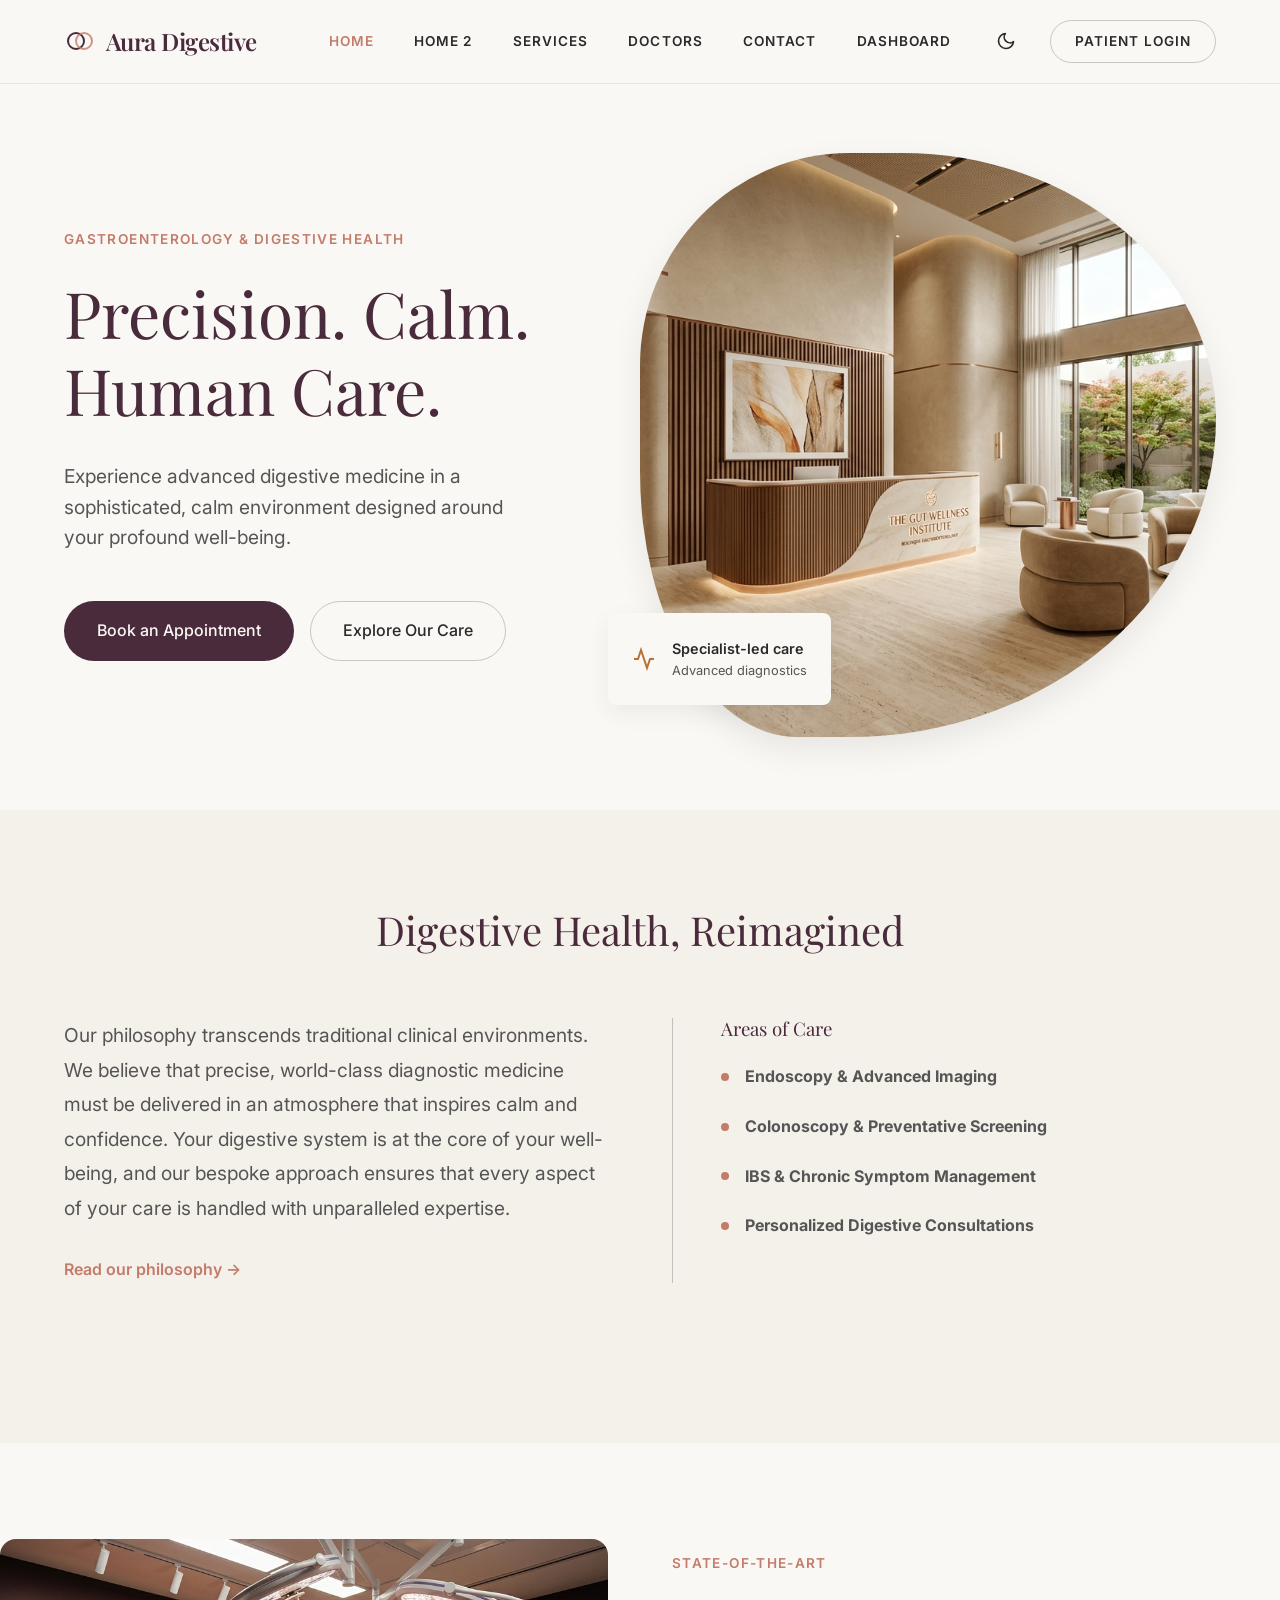
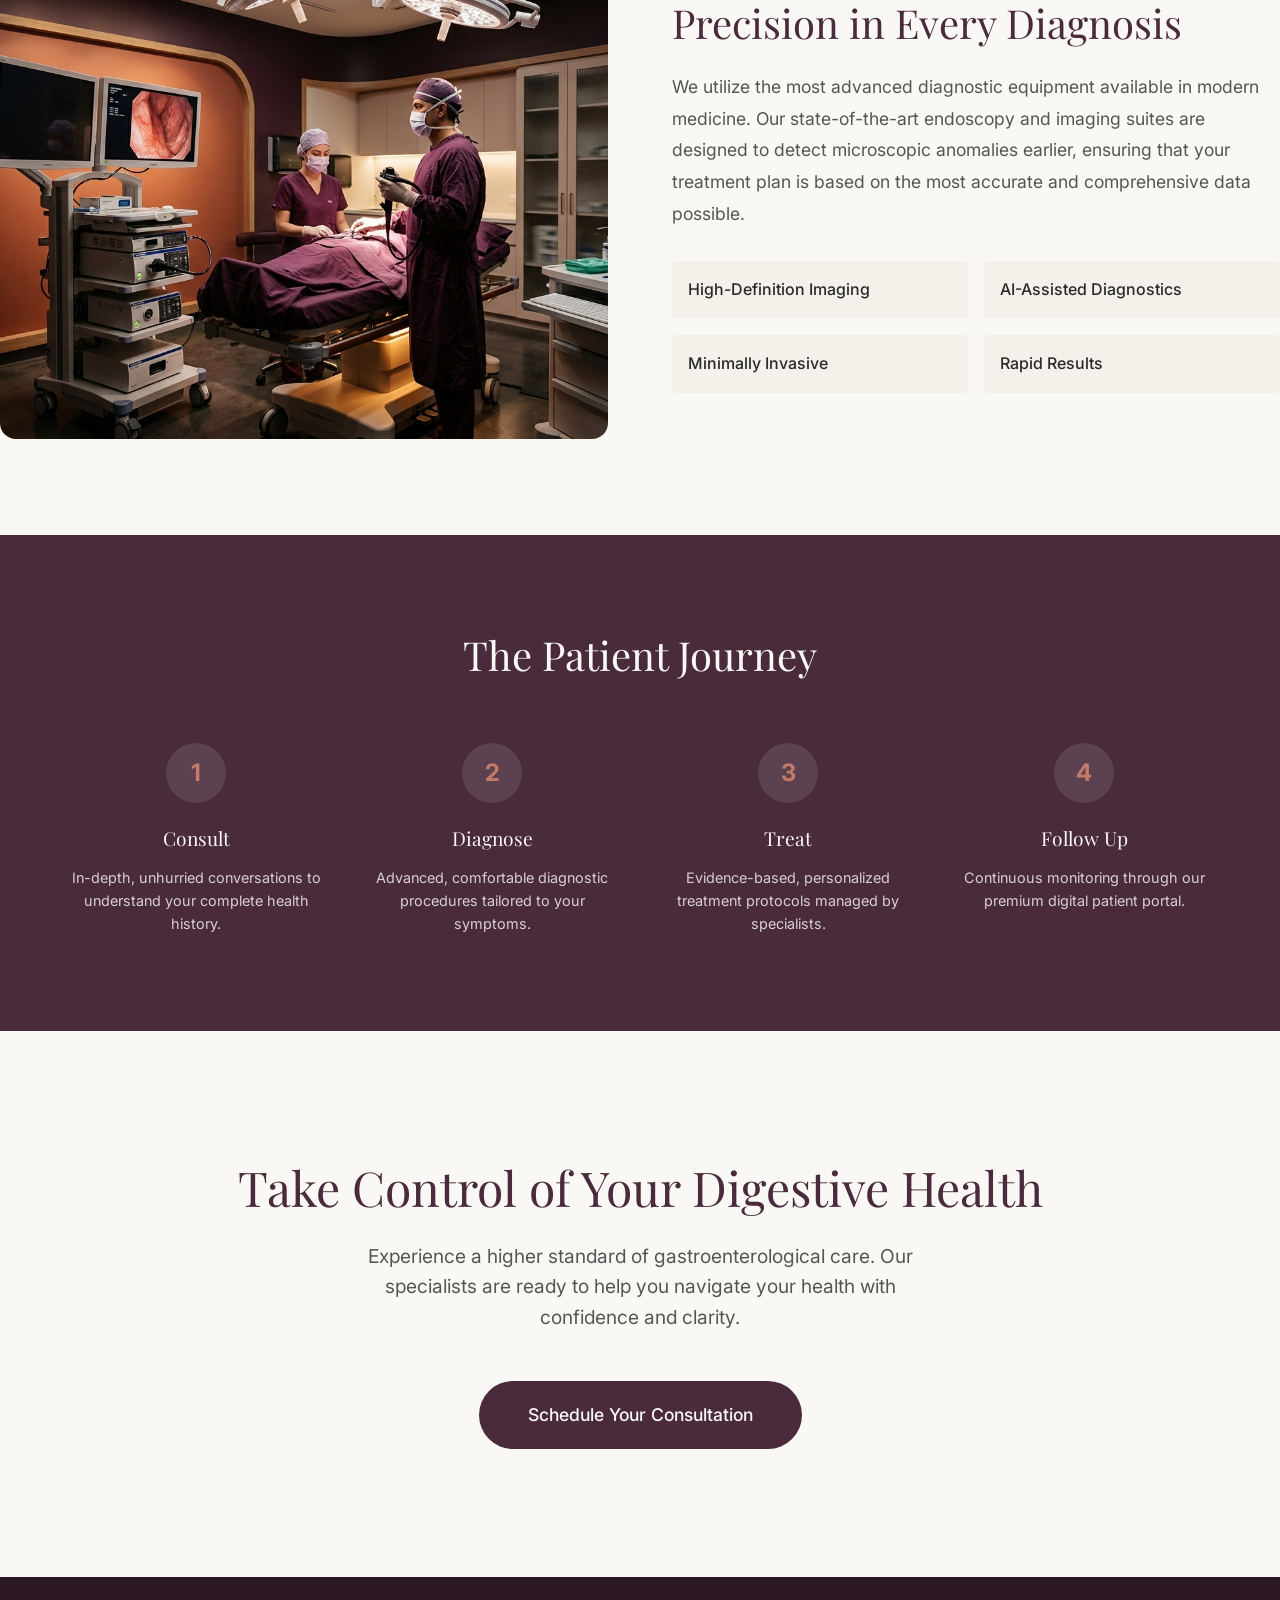
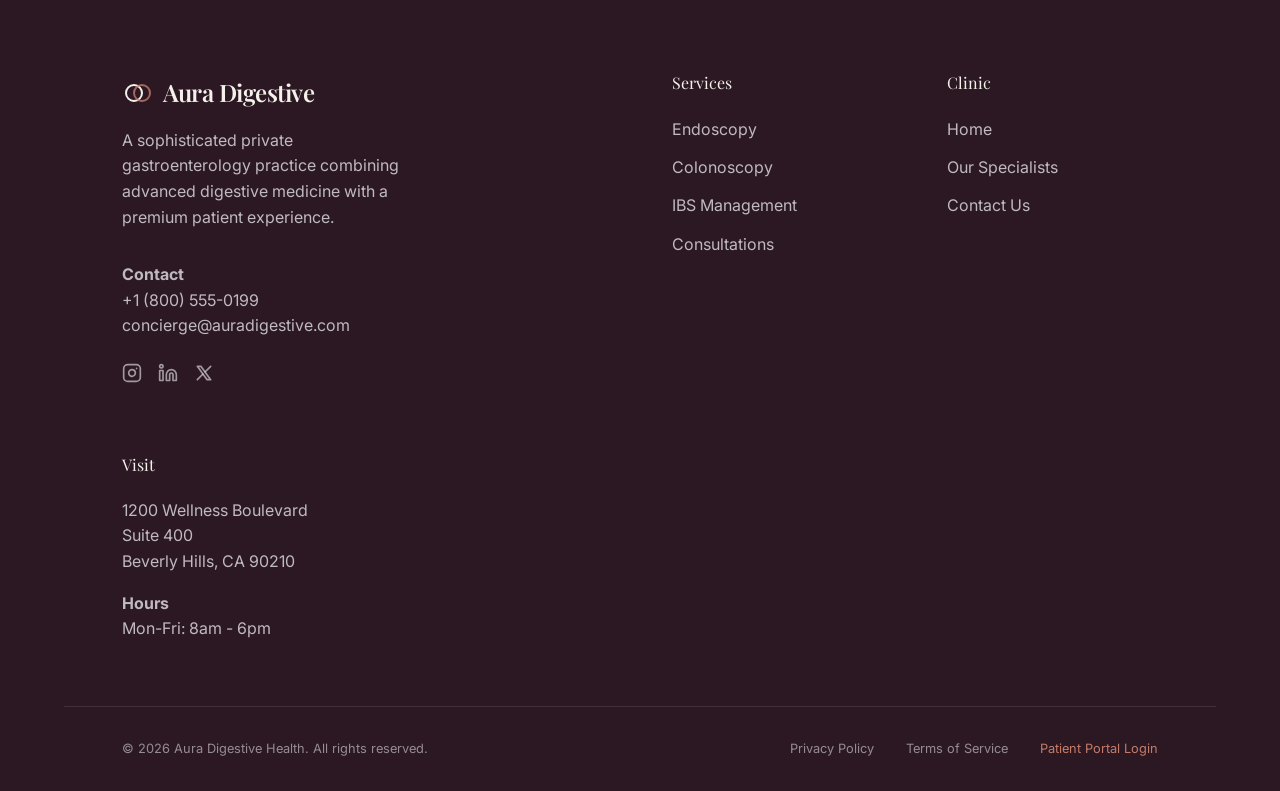
==== index.html @ a2d65975 "index" ====
<!DOCTYPE html>
<html lang="en">
<head>
  <meta charset="UTF-8">
  <meta name="viewport" content="width=device-width, initial-scale=1.0">
  <title>Gastroenterology & Digestive Health | Premium Care</title>
  <meta name="description" content="A sophisticated private gastroenterology practice combining advanced digestive medicine with a premium patient experience.">
  <link rel="preconnect" href="https://fonts.googleapis.com">
  <link rel="preconnect" href="https://fonts.gstatic.com" crossorigin>
  <link href="https://fonts.googleapis.com/css2?family=Inter:wght@300;400;500;600&family=Playfair+Display:wght@400;500;600&display=swap" rel="stylesheet">
  <link rel="stylesheet" href="styles.css">
  <style>
    /* Home Specific Styles */
    .hero-split {
      display: grid;
      grid-template-columns: 1fr 1fr;
      min-height: 90vh;
      align-items: center;
      padding-top: 80px; /* Offset navbar */
    }
    .hero-content {
      padding-right: 4rem;
    }
    .hero-eyebrow {
      font-size: 0.85rem;
      text-transform: uppercase;
      letter-spacing: 0.1em;
      color: var(--color-terracotta);
      font-weight: 600;
      margin-bottom: 1.5rem;
      display: block;
    }
    .hero-title {
      font-size: 4rem;
      color: var(--color-plum);
      margin-bottom: 2rem;
    }
    .hero-desc {
      font-size: 1.2rem;
      color: var(--text-secondary);
      margin-bottom: 3rem;
      max-width: 90%;
    }
    .hero-actions {
      display: flex;
      gap: 1rem;
    }
    .hero-image-wrapper {
      position: relative;
      height: 80%;
    }
    .hero-image {
      width: 100%;
      height: 100%;
      object-fit: cover;
      border-radius: 40% 60% 70% 30% / 40% 50% 60% 50%;
      box-shadow: var(--shadow-lg);
    }
    .floating-card {
      position: absolute;
      bottom: 2rem;
      left: -2rem;
      background: var(--bg-primary);
      padding: 1.5rem;
      border-radius: var(--radius-md);
      box-shadow: var(--shadow-md);
      display: flex;
      align-items: center;
      gap: 1rem;
    }
    
    .section-title {
      font-size: 2.5rem;
      text-align: center;
      color: var(--color-plum);
      margin-bottom: 4rem;
    }
    
    .card-grid {
      display: grid;
      grid-template-columns: repeat(auto-fit, minmax(300px, 1fr));
      gap: 2rem;
    }
    .service-card {
      background: var(--bg-tertiary);
      border-radius: var(--radius-md);
      padding: 2.5rem;
      border: 1px solid var(--border-light);
      transition: all var(--transition-smooth);
    }
    .service-card:hover {
      box-shadow: var(--shadow-md);
      transform: translateY(-5px);
    }
    .service-card h3 {
      font-size: 1.5rem;
      color: var(--color-plum);
      margin-bottom: 1rem;
    }
    .service-card p {
      color: var(--text-secondary);
      margin-bottom: 1.5rem;
    }
    .service-link {
      font-weight: 600;
      color: var(--color-terracotta);
      display: inline-flex;
      align-items: center;
      gap: 0.5rem;
    }
    
    @media (max-width: 1024px) {
      .hero-title { font-size: 3rem; }
      .hero-content { padding-right: 2rem; }
    }
    @media (max-width: 768px) {
      .hero-split {
        grid-template-columns: 1fr;
        padding-top: 120px;
        text-align: center;
        gap: 3rem;
      }
      .hero-content { padding-right: 0; }
      .hero-actions { justify-content: center; flex-wrap: wrap; }
      .hero-image-wrapper { height: 400px; border-radius: var(--radius-lg); }
      .floating-card { display: none; }
    }
  </style>
</head>
<body>

  <nav class="navbar">
    <div class="container navbar-inner">
    <a href="index.html" class="nav-brand">
  <svg width="32" height="32" viewBox="0 0 32 32" fill="none" style="margin-right: 0.6rem;">
    <circle cx="12" cy="16" r="8" stroke="currentColor" stroke-width="2"/>
    <circle cx="20" cy="16" r="8" stroke="var(--color-terracotta)" stroke-width="2" opacity="0.8"/>
  </svg>
  Aura Digestive</a>
    <div class="nav-links">
      <a href="index.html" class="nav-link" style="color: var(--color-terracotta);">Home</a>
      <a href="home2.html" class="nav-link">Home 2</a>
      <a href="services.html" class="nav-link">Services</a>
      <a href="doctors.html" class="nav-link">Doctors</a>
      <a href="contact.html" class="nav-link">Contact</a>
      <a href="dashboard.html" class="nav-link">Dashboard</a>
    </div>
    <div class="nav-actions">
      <button id="theme-toggle" class="theme-toggle" aria-label="Toggle dark mode"></button>
      <a href="login.html" class="btn btn-secondary">Patient Login</a>
    </div>
      </div>
  </nav>

  <main>
    <section class="container hero-split">
      <div class="hero-content">
        <span class="hero-eyebrow">Gastroenterology & Digestive Health</span>
        <h1 class="hero-title">Precision. Calm. Human Care.</h1>
        <p class="hero-desc">Experience advanced digestive medicine in a sophisticated, calm environment designed around your profound well-being.</p>
        <div class="hero-actions">
          <a href="contact.html" class="btn btn-primary">Book an Appointment</a>
          <a href="services.html" class="btn btn-secondary">Explore Our Care</a>
        </div>
      </div>
      <div class="hero-image-wrapper">
        <img src="assets/home2_hero.jpg" alt="Premium Gastroenterology Consultation" class="hero-image">
        <div class="floating-card">
          <svg width="24" height="24" viewBox="0 0 24 24" fill="none" stroke="var(--color-copper)" stroke-width="2"><path d="M22 12h-4l-3 9L9 3l-3 9H2"/></svg>
          <div>
            <div style="font-weight: 600; font-size: 0.9rem;">Specialist-led care</div>
            <div style="font-size: 0.8rem; color: var(--text-secondary)">Advanced diagnostics</div>
          </div>
        </div>
      </div>
    </section>

    <section class="section" style="background-color: var(--bg-secondary);">
      <div class="container">
        <h2 class="section-title">Digestive Health, Reimagined</h2>
        <div class="grid-2" style="margin-bottom: 4rem;">
          <div>
            <p style="font-size: 1.2rem; color: var(--text-secondary); margin-bottom: 2rem; line-height: 1.8;">Our philosophy transcends traditional clinical environments. We believe that precise, world-class diagnostic medicine must be delivered in an atmosphere that inspires calm and confidence. Your digestive system is at the core of your well-being, and our bespoke approach ensures that every aspect of your care is handled with unparalleled expertise.</p>
            <a href="about.html" class="service-link">Read our philosophy &rarr;</a>
          </div>
          <div style="border-left: 1px solid var(--border-dark); padding-left: 3rem;">
            <h3 style="color: var(--color-plum); margin-bottom: 1.5rem;">Areas of Care</h3>
            <ul style="display: flex; flex-direction: column; gap: 1.5rem; color: var(--text-secondary);">
              <li style="display: flex; align-items: center; gap: 1rem;">
                <div style="width: 8px; height: 8px; background: var(--color-terracotta); border-radius: 50%;"></div>
                <strong>Endoscopy & Advanced Imaging</strong>
              </li>
              <li style="display: flex; align-items: center; gap: 1rem;">
                <div style="width: 8px; height: 8px; background: var(--color-terracotta); border-radius: 50%;"></div>
                <strong>Colonoscopy & Preventative Screening</strong>
              </li>
              <li style="display: flex; align-items: center; gap: 1rem;">
                <div style="width: 8px; height: 8px; background: var(--color-terracotta); border-radius: 50%;"></div>
                <strong>IBS & Chronic Symptom Management</strong>
              </li>
              <li style="display: flex; align-items: center; gap: 1rem;">
                <div style="width: 8px; height: 8px; background: var(--color-terracotta); border-radius: 50%;"></div>
                <strong>Personalized Digestive Consultations</strong>
              </li>
            </ul>
          </div>
        </div>
      </div>
    </section>

    <!-- Precision in Every Diagnosis -->
    <section class="section container">
      <div class="grid-2" style="align-items: center;">
        <div style="border-radius: var(--radius-lg); overflow: hidden; height: 500px;">
          <img src="assets/services_hero.jpg" alt="Clinical precision" style="width: 100%; height: 100%; object-fit: cover;">
        </div>
        <div>
          <span class="hero-eyebrow">State-of-the-art</span>
          <h2 style="font-size: 2.5rem; color: var(--color-plum); margin-bottom: 1.5rem;">Precision in Every Diagnosis</h2>
          <p style="font-size: 1.1rem; color: var(--text-secondary); margin-bottom: 2rem; line-height: 1.8;">
            We utilize the most advanced diagnostic equipment available in modern medicine. Our state-of-the-art endoscopy and imaging suites are designed to detect microscopic anomalies earlier, ensuring that your treatment plan is based on the most accurate and comprehensive data possible.
          </p>
          <ul style="list-style: none; display: grid; grid-template-columns: 1fr 1fr; gap: 1rem; margin-bottom: 2rem;">
            <li style="padding: 1rem; background: var(--bg-secondary); border-radius: var(--radius-sm); font-weight: 500;">High-Definition Imaging</li>
            <li style="padding: 1rem; background: var(--bg-secondary); border-radius: var(--radius-sm); font-weight: 500;">AI-Assisted Diagnostics</li>
            <li style="padding: 1rem; background: var(--bg-secondary); border-radius: var(--radius-sm); font-weight: 500;">Minimally Invasive</li>
            <li style="padding: 1rem; background: var(--bg-secondary); border-radius: var(--radius-sm); font-weight: 500;">Rapid Results</li>
          </ul>
        </div>
      </div>
    </section>

    <!-- Patient Experience Journey -->
    <section class="section" style="background-color: var(--color-plum); color: var(--text-light);">
      <div class="container text-center">
        <h2 style="font-size: 2.5rem; margin-bottom: 4rem; text-align: center;">The Patient Journey</h2>
        <div style="display: grid; grid-template-columns: repeat(4, 1fr); gap: 2rem; text-align: center;">
          
          <div>
            <div style="width: 60px; height: 60px; background: rgba(255,255,255,0.1); border-radius: 50%; display: flex; align-items: center; justify-content: center; margin: 0 auto 1.5rem; font-size: 1.5rem; font-weight: bold; color: var(--color-terracotta);">1</div>
            <h3 style="font-size: 1.2rem; margin-bottom: 1rem;">Consult</h3>
            <p style="font-size: 0.9rem; opacity: 0.8;">In-depth, unhurried conversations to understand your complete health history.</p>
          </div>
          
          <div>
            <div style="width: 60px; height: 60px; background: rgba(255,255,255,0.1); border-radius: 50%; display: flex; align-items: center; justify-content: center; margin: 0 auto 1.5rem; font-size: 1.5rem; font-weight: bold; color: var(--color-terracotta);">2</div>
            <h3 style="font-size: 1.2rem; margin-bottom: 1rem;">Diagnose</h3>
            <p style="font-size: 0.9rem; opacity: 0.8;">Advanced, comfortable diagnostic procedures tailored to your symptoms.</p>
          </div>

          <div>
            <div style="width: 60px; height: 60px; background: rgba(255,255,255,0.1); border-radius: 50%; display: flex; align-items: center; justify-content: center; margin: 0 auto 1.5rem; font-size: 1.5rem; font-weight: bold; color: var(--color-terracotta);">3</div>
            <h3 style="font-size: 1.2rem; margin-bottom: 1rem;">Treat</h3>
            <p style="font-size: 0.9rem; opacity: 0.8;">Evidence-based, personalized treatment protocols managed by specialists.</p>
          </div>

          <div>
            <div style="width: 60px; height: 60px; background: rgba(255,255,255,0.1); border-radius: 50%; display: flex; align-items: center; justify-content: center; margin: 0 auto 1.5rem; font-size: 1.5rem; font-weight: bold; color: var(--color-terracotta);">4</div>
            <h3 style="font-size: 1.2rem; margin-bottom: 1rem;">Follow Up</h3>
            <p style="font-size: 0.9rem; opacity: 0.8;">Continuous monitoring through our premium digital patient portal.</p>
          </div>

        </div>
      </div>
    </section>

    <!-- Final CTA -->
    <section class="section container" style="text-align: center; padding: 8rem 5%;">
      <h2 style="font-size: 3rem; color: var(--color-plum); margin-bottom: 1.5rem;">Take Control of Your Digestive Health</h2>
      <p style="font-size: 1.2rem; color: var(--text-secondary); max-width: 600px; margin: 0 auto 3rem;">
        Experience a higher standard of gastroenterological care. Our specialists are ready to help you navigate your health with confidence and clarity.
      </p>
      <div style="display: flex; justify-content: center; gap: 1.5rem;">
        <a href="contact.html" class="btn btn-primary" style="padding: 1.2rem 3rem; font-size: 1.1rem;">Schedule Your Consultation</a>
      </div>
    </section>
  </main>

  <footer class="footer">
    <div class="container" style="display: grid; grid-template-columns: repeat(auto-fit, minmax(200px, 1fr)); gap: 4rem;">
      <div style="grid-column: span 2;">
        <div class="nav-brand" style="color: var(--color-sand); margin-bottom: 1rem;">
  <svg width="32" height="32" viewBox="0 0 32 32" fill="none" style="margin-right: 0.6rem;">
    <circle cx="12" cy="16" r="8" stroke="currentColor" stroke-width="2"/>
    <circle cx="20" cy="16" r="8" stroke="var(--color-terracotta)" stroke-width="2" opacity="0.8"/>
  </svg>
  Aura Digestive</div>
        <p style="color: rgba(255,255,255,0.7); max-width: 300px; margin-bottom: 2rem;">A sophisticated private gastroenterology practice combining advanced digestive medicine with a premium patient experience.</p>
        <div style="color: rgba(255,255,255,0.7);">
          <p><strong>Contact</strong></p>
          <p>+1 (800) 555-0199</p>
                    <p>concierge@auradigestive.com</p>
          <div style="display: flex; gap: 1rem; margin-top: 1.5rem;">
            <a href="#" aria-label="Instagram" style="color: inherit; opacity: 0.8; transition: opacity 0.2s;" onmouseover="this.style.opacity='1'" onmouseout="this.style.opacity='0.8'">
              <svg width="20" height="20" viewBox="0 0 24 24" fill="none" stroke="currentColor" stroke-width="2" stroke-linecap="round" stroke-linejoin="round"><rect x="2" y="2" width="20" height="20" rx="5" ry="5"></rect><path d="M16 11.37A4 4 0 1 1 12.63 8 4 4 0 0 1 16 11.37z"></path><line x1="17.5" y1="6.5" x2="17.51" y2="6.5"></line></svg>
            </a>
            <a href="#" aria-label="LinkedIn" style="color: inherit; opacity: 0.8; transition: opacity 0.2s;" onmouseover="this.style.opacity='1'" onmouseout="this.style.opacity='0.8'">
              <svg width="20" height="20" viewBox="0 0 24 24" fill="none" stroke="currentColor" stroke-width="2" stroke-linecap="round" stroke-linejoin="round"><path d="M16 8a6 6 0 0 1 6 6v7h-4v-7a2 2 0 0 0-2-2 2 2 0 0 0-2 2v7h-4v-7a6 6 0 0 1 6-6z"></path><rect x="2" y="9" width="4" height="12"></rect><circle cx="4" cy="4" r="2"></circle></svg>
            </a>
            <a href="#" aria-label="Twitter" style="color: inherit; opacity: 0.8; transition: opacity 0.2s;" onmouseover="this.style.opacity='1'" onmouseout="this.style.opacity='0.8'">
              <svg width="20" height="20" viewBox="0 0 24 24" fill="none" stroke="currentColor" stroke-width="2" stroke-linecap="round" stroke-linejoin="round"><path d="M4 4l11.733 16h4.267l-11.733 -16z"></path><path d="M4 20l6.768 -6.768m2.46 -2.46l6.772 -6.772"></path></svg>
            </a>
          </div>
        </div>
      </div>
      <div>
        <h4 style="color: var(--color-sand); margin-bottom: 1.5rem;">Services</h4>
        <ul style="color: rgba(255,255,255,0.7); display: flex; flex-direction: column; gap: 0.8rem; list-style: none; padding: 0;">
          <li><a href="services.html" style="color: inherit; text-decoration: none;">Endoscopy</a></li>
          <li><a href="services.html" style="color: inherit; text-decoration: none;">Colonoscopy</a></li>
          <li><a href="services.html" style="color: inherit; text-decoration: none;">IBS Management</a></li>
          <li><a href="services.html" style="color: inherit; text-decoration: none;">Consultations</a></li>
        </ul>
      </div>
      <div>
        <h4 style="color: var(--color-sand); margin-bottom: 1.5rem;">Clinic</h4>
        <ul style="color: rgba(255,255,255,0.7); display: flex; flex-direction: column; gap: 0.8rem; list-style: none; padding: 0;">
          <li><a href="index.html" style="color: inherit; text-decoration: none;">Home</a></li>
          <li><a href="doctors.html" style="color: inherit; text-decoration: none;">Our Specialists</a></li>
          <li><a href="contact.html" style="color: inherit; text-decoration: none;">Contact Us</a></li>
        </ul>
      </div>
      <div>
        <h4 style="color: var(--color-sand); margin-bottom: 1.5rem;">Visit</h4>
        <div style="color: rgba(255,255,255,0.7); line-height: 1.6;">
          <p>1200 Wellness Boulevard<br>Suite 400<br>Beverly Hills, CA 90210</p>
          <p style="margin-top: 1rem;"><strong>Hours</strong></p>
          <p>Mon-Fri: 8am - 6pm</p>
        </div>
      </div>
    </div>
    <div class="container" style="border-top: 1px solid rgba(255,255,255,0.1); margin-top: 4rem; padding-top: 2rem; display: flex; flex-wrap: wrap; justify-content: space-between; align-items: center; font-size: 0.8rem; color: rgba(255,255,255,0.5); gap: 1rem;">
      <div>&copy; 2026 Aura Digestive Health. All rights reserved.</div>
      <div style="display: flex; gap: 2rem; flex-wrap: wrap;">
        <a href="#" style="color: inherit; text-decoration: none;">Privacy Policy</a>
        <a href="#" style="color: inherit; text-decoration: none;">Terms of Service</a>
        <a href="login.html" style="color: var(--color-terracotta); text-decoration: none;">Patient Portal Login</a>
      </div>
    </div>
  </footer>

  <button id="back-to-top" class="back-to-top" aria-label="Back to top">
    <svg width="24" height="24" viewBox="0 0 24 24" fill="none" stroke="currentColor" stroke-width="2" stroke-linecap="round" stroke-linejoin="round"><path d="m18 15-6-6-6 6"/></svg>
  </button>

  <script src="app.js"></script>
</body>
</html>
---- styles.css ----
/* High-End Clinic Design System */

:root {
  /* Core Colors */
  --color-plum: #4a2b3c;
  --color-plum-light: #6a3e56;
  --color-plum-dark: #2b1823;
  --color-sand: #f4f0ea;
  --color-ivory: #faf8f5;
  --color-terracotta: #c47b6a;
  --color-charcoal: #2a2a2a;
  --color-copper: #b87333;
  
  /* Backgrounds */
  --bg-primary: var(--color-ivory);
  --bg-primary-rgb: 250, 248, 245;
  --bg-secondary: var(--color-sand);
  --bg-tertiary: #ffffff;
  --bg-accent: var(--color-plum);
  
  /* Text */
  --text-primary: var(--color-charcoal);
  --text-secondary: #555555;
  --text-light: var(--color-ivory);
  
  /* Borders */
  --border-light: rgba(0, 0, 0, 0.08);
  --border-dark: rgba(0, 0, 0, 0.2);
  
  /* Typography */
  --font-sans: 'Inter', -apple-system, BlinkMacSystemFont, sans-serif;
  --font-serif: 'Playfair Display', serif;
  
  /* Shadows */
  --shadow-sm: 0 4px 12px rgba(0, 0, 0, 0.03);
  --shadow-md: 0 8px 24px rgba(0, 0, 0, 0.06);
  --shadow-lg: 0 12px 32px rgba(0, 0, 0, 0.08);
  
  /* Radius */
  --radius-sm: 4px;
  --radius-md: 8px;
  --radius-lg: 16px;
  --radius-full: 9999px;
  
  /* Transitions */
  --transition-fast: 0.2s ease;
  --transition-smooth: 0.4s cubic-bezier(0.16, 1, 0.3, 1);
}

[data-theme="dark"] {
  /* Dark Mode Palette */
  --bg-primary: #121212;
  --bg-primary-rgb: 18, 18, 18;
  --bg-secondary: #1a1a1a;
  --bg-tertiary: #242424;
  
  --color-plum: #c98cad;
  
  --text-primary: var(--color-sand);
  --text-secondary: #aaaaaa;
  
  --border-light: rgba(255, 255, 255, 0.1);
  --border-dark: rgba(255, 255, 255, 0.2);
  
  --shadow-sm: 0 4px 12px rgba(0, 0, 0, 0.2);
  --shadow-md: 0 8px 24px rgba(0, 0, 0, 0.4);
}

/* Reset */
* {
  box-sizing: border-box;
  margin: 0;
  padding: 0;
}

body {
  font-family: var(--font-sans);
  background-color: var(--bg-primary);
  color: var(--text-primary);
  line-height: 1.6;
  transition: background-color var(--transition-smooth), color var(--transition-smooth);
  overflow-x: hidden;
}

h1, h2, h3, h4, h5, h6 {
  font-family: var(--font-serif);
  font-weight: 400;
  line-height: 1.2;
  margin-bottom: 1rem;
}

a {
  color: inherit;
  text-decoration: none;
  transition: color var(--transition-fast);
}

ul {
  list-style: none;
}

img {
  max-width: 100%;
  display: block;
  object-fit: cover;
}

/* Layout Utilities */
.container {
  width: 100%;
  max-width: 1440px;
  margin: 0 auto;
  padding: 0 5%;
}

.section {
  padding: 6rem 0;
}

.grid-2 {
  display: grid;
  grid-template-columns: 1fr 1fr;
  gap: 4rem;
}

/* Buttons */
.btn {
  display: inline-flex;
  align-items: center;
  justify-content: center;
  padding: 1rem 2rem;
  border-radius: var(--radius-full);
  font-family: var(--font-sans);
  font-weight: 500;
  font-size: 1rem;
  cursor: pointer;
  transition: all var(--transition-fast);
  border: 1px solid transparent;
}

.btn-primary {
  background-color: var(--color-plum);
  color: var(--text-light);
}

.btn-primary:hover {
  background-color: var(--color-plum-light);
  transform: translateY(-2px);
}

.btn-secondary {
  background-color: transparent;
  color: var(--text-primary);
  border: 1px solid var(--border-dark);
}

.btn-secondary:hover {
  border-color: var(--color-plum);
  color: var(--color-plum);
}

/* Navbar */
.navbar {
  position: fixed;
  top: 0;
  width: 100%;
  background-color: rgba(var(--bg-primary-rgb), 0.85);
  backdrop-filter: blur(16px);
  -webkit-backdrop-filter: blur(16px);
  z-index: 1000;
  border-bottom: 1px solid var(--border-light);
  padding: 1.25rem 0;
  transition: all var(--transition-smooth);
}

.navbar-inner {
  display: flex;
  justify-content: space-between;
  align-items: center;
  width: 100%;
}

.nav-brand {
  font-family: var(--font-serif);
  font-size: 1.5rem;
  font-weight: 600;
  color: var(--color-plum);
  letter-spacing: -0.02em;
  flex: 1;
  display: flex;
  align-items: center;
  text-decoration: none;
}

.nav-links {
  display: flex;
  gap: 2.5rem;
  align-items: center;
  justify-content: center;
}

.nav-actions {
  flex: 1;
  display: flex;
  gap: 1.5rem;
  align-items: center;
  justify-content: flex-end;
}

.nav-link {
  font-size: 0.85rem;
  font-weight: 600;
  text-transform: uppercase;
  letter-spacing: 0.08em;
  color: var(--text-primary);
  transition: color var(--transition-fast);
}

.nav-link:hover {
  color: var(--color-terracotta);
}

.navbar .btn {
  padding: 0.6rem 1.5rem !important;
  font-size: 0.85rem;
  text-transform: uppercase;
  letter-spacing: 0.08em;
  font-weight: 600;
}

/* Footer */
.footer {
  background-color: var(--color-plum-dark);
  color: var(--text-light);
  padding: 6rem 5% 2rem;
}

/* Theme Toggle */
.theme-toggle {
  background: transparent;
  border: none;
  cursor: pointer;
  color: var(--text-primary);
  display: flex;
  align-items: center;
  justify-content: center;
  width: 40px;
  height: 40px;
  border-radius: 50%;
  transition: color var(--transition-fast);
}
.theme-toggle:hover {
  color: var(--color-terracotta);
}

/* Back to Top */
.back-to-top {
  position: fixed;
  bottom: 2rem;
  right: 2rem;
  width: 50px;
  height: 50px;
  background-color: var(--color-plum);
  color: white;
  border-radius: 50%;
  display: flex;
  align-items: center;
  justify-content: center;
  cursor: pointer;
  opacity: 0;
  visibility: hidden;
  transition: all var(--transition-smooth);
  box-shadow: var(--shadow-md);
  z-index: 999;
  border: none;
}

.back-to-top.visible {
  opacity: 1;
  visibility: visible;
}

.back-to-top:hover {
  transform: translateY(-5px);
  background-color: var(--color-plum-light);
}

/* Dashboard Specific Styles */
.dashboard-layout {
  display: flex;
  height: 100vh;
  overflow: hidden;
}

.dashboard-sidebar {
  width: 280px;
  background-color: var(--bg-tertiary);
  border-right: 1px solid var(--border-light);
  display: flex;
  flex-direction: column;
  padding: 2rem 0;
}

.dashboard-main {
  flex: 1;
  overflow-y: auto;
  padding: 2rem;
  background-color: var(--bg-primary);
}

/* Responsive */
@media (max-width: 768px) {
  .grid-2 {
    grid-template-columns: 1fr;
  }
  
  .nav-links {
    display: none; /* Add hamburger menu later */
  }
  
  .dashboard-layout {
    flex-direction: column;
  }
  
  .dashboard-sidebar {
    width: 100%;
    height: auto;
    border-right: none;
    border-bottom: 1px solid var(--border-light);
    padding: 1rem;
  }
}
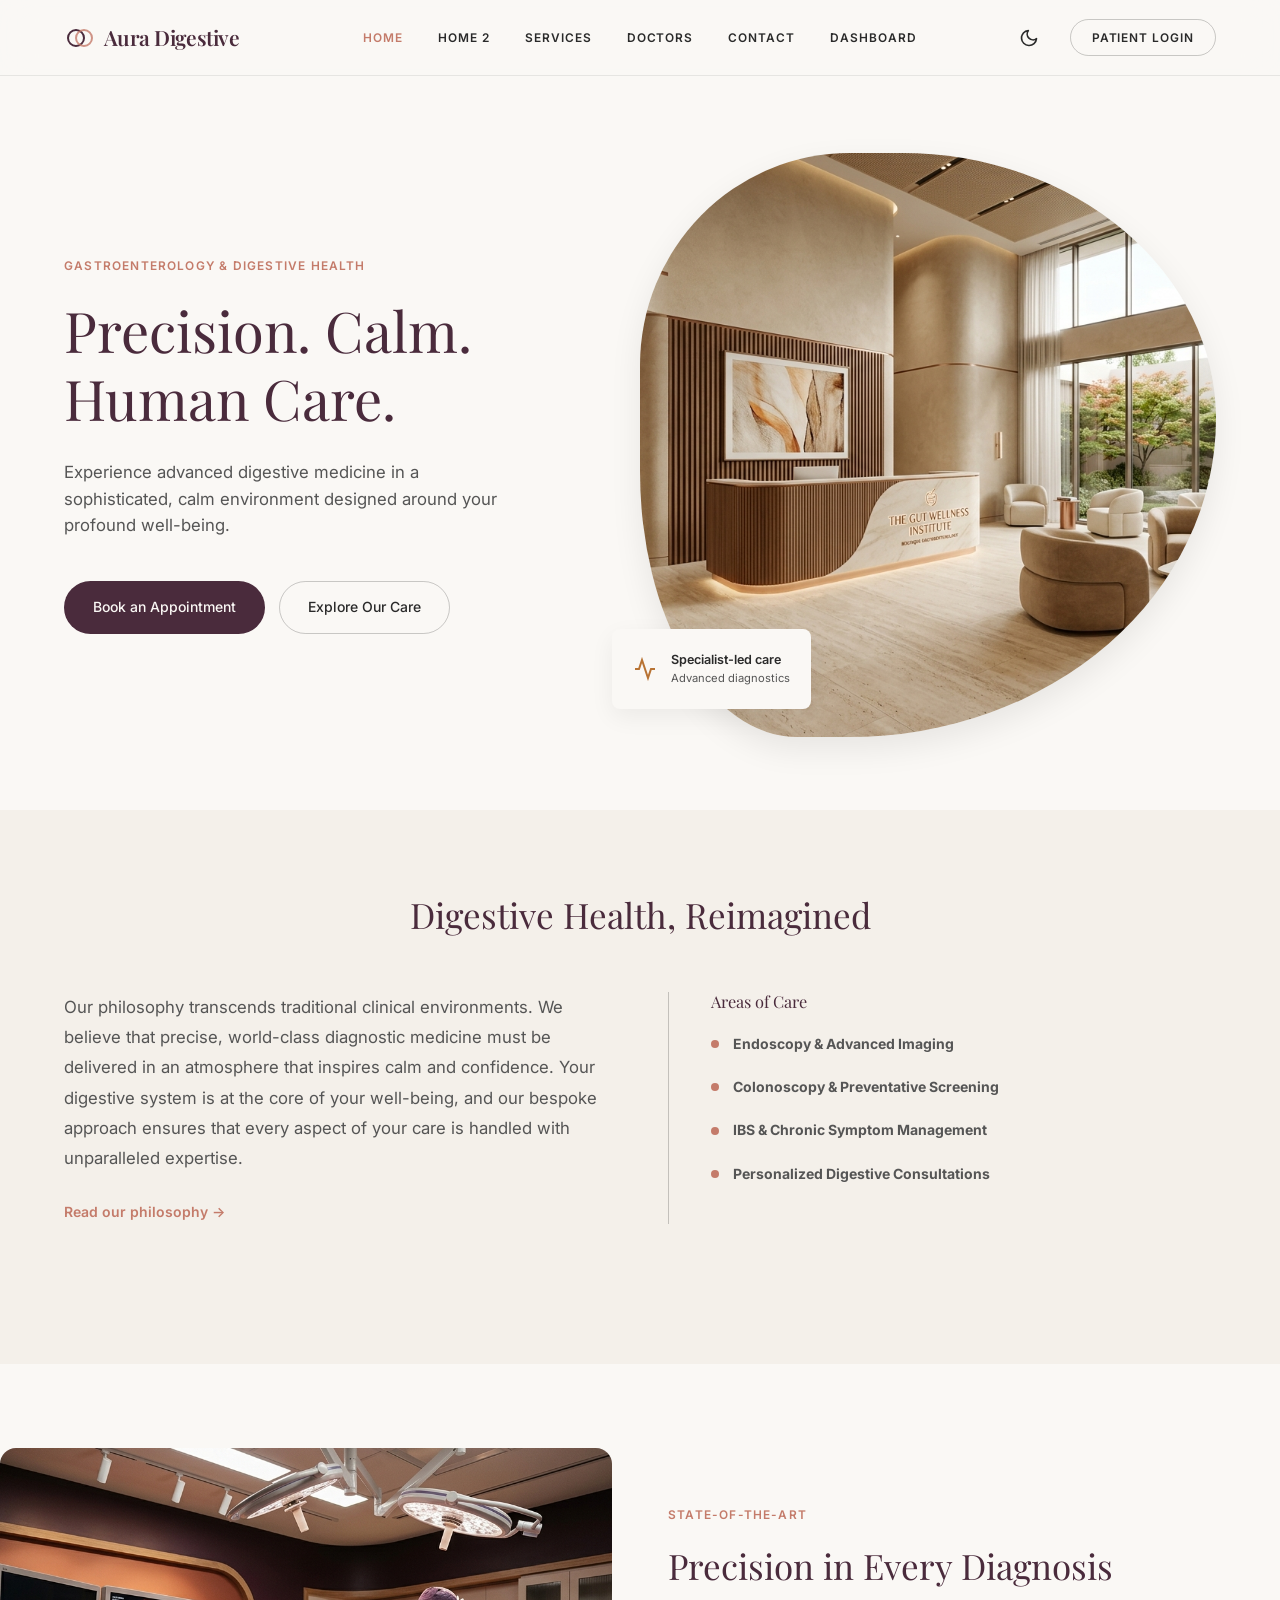
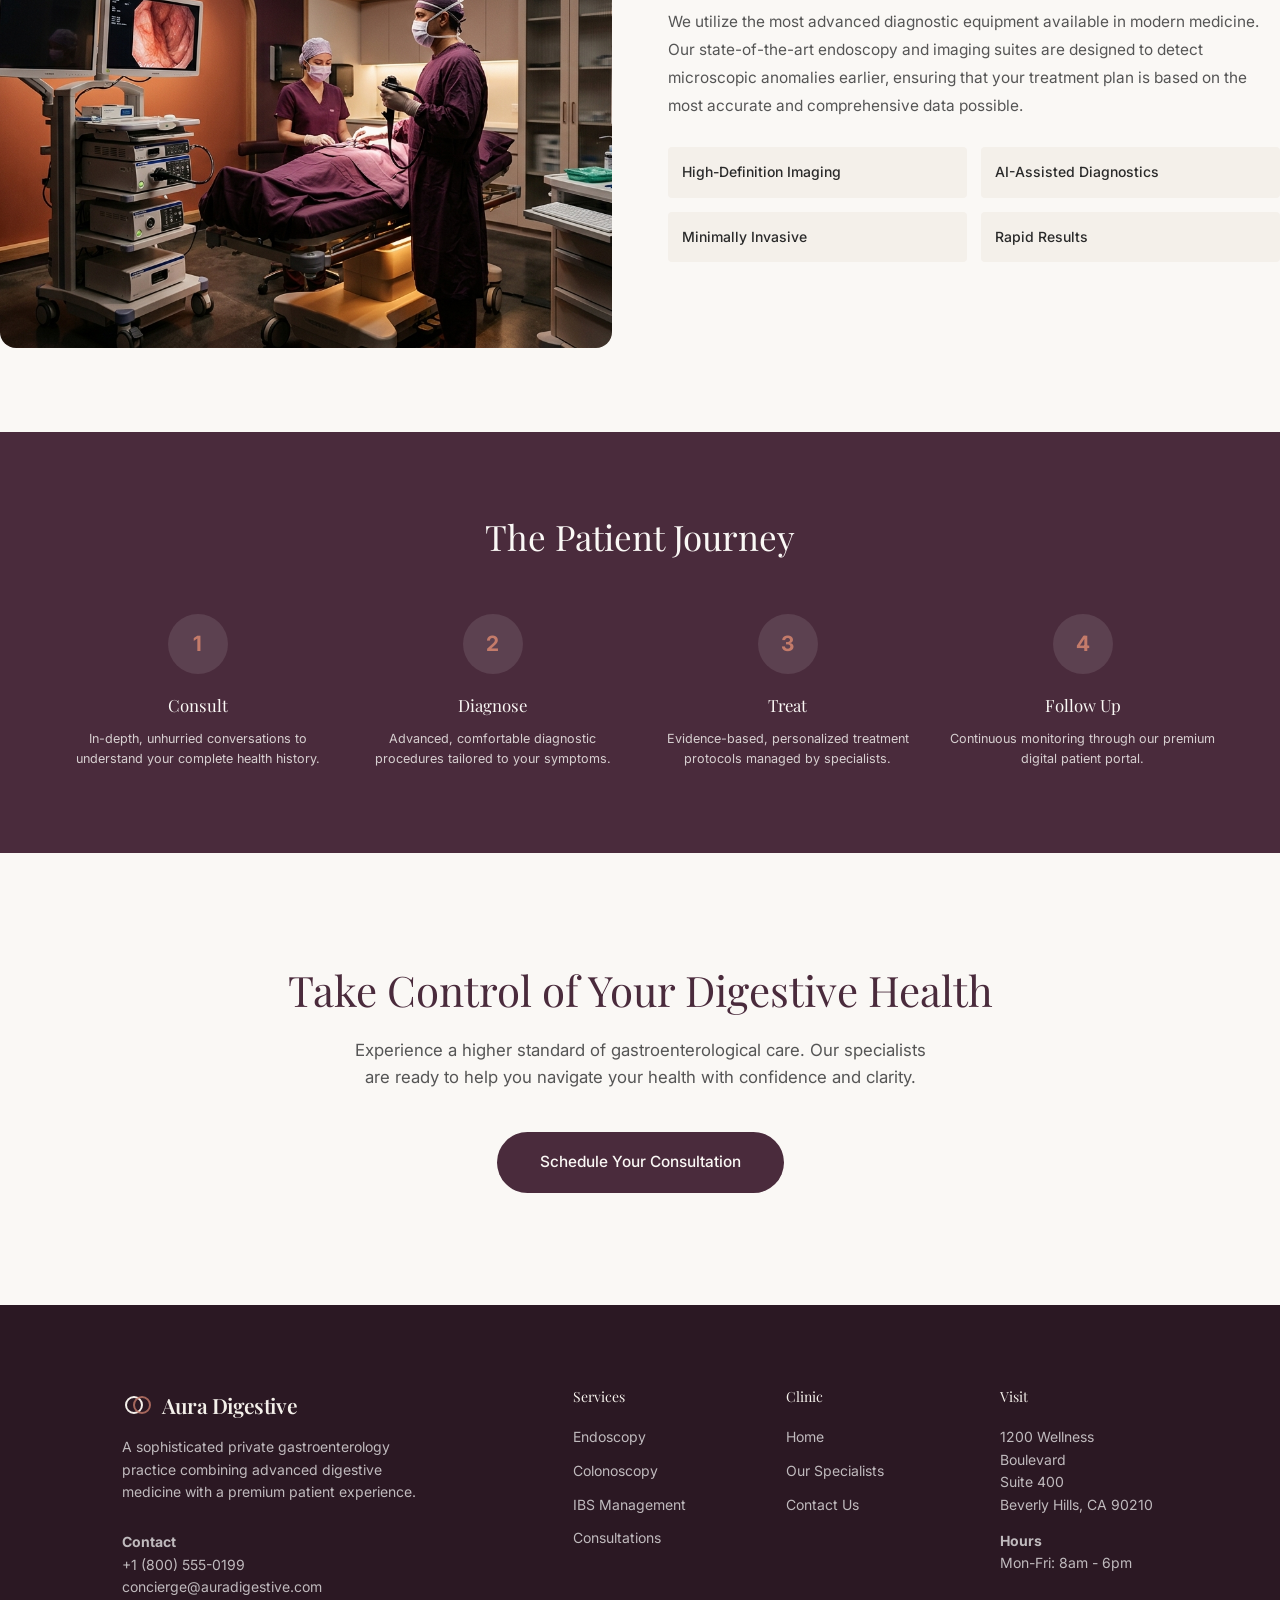
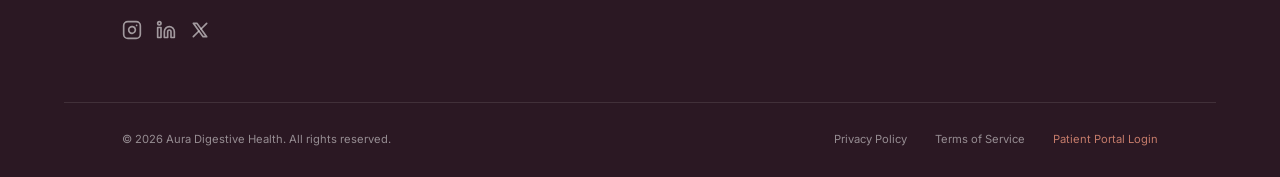
==== commit b930b17c: "index" ====
--- a/index.html
+++ b/index.html
@@ -277,8 +277,8 @@
   </main>
 
   <footer class="footer">
-    <div class="container" style="display: grid; grid-template-columns: repeat(auto-fit, minmax(200px, 1fr)); gap: 4rem;">
-      <div style="grid-column: span 2;">
+    <div class="container footer-grid">
+      <div>
         <div class="nav-brand" style="color: var(--color-sand); margin-bottom: 1rem;">
   <svg width="32" height="32" viewBox="0 0 32 32" fill="none" style="margin-right: 0.6rem;">
     <circle cx="12" cy="16" r="8" stroke="currentColor" stroke-width="2"/>
--- a/styles.css
+++ b/styles.css
@@ -71,6 +71,10 @@
   box-sizing: border-box;
   margin: 0;
   padding: 0;
+}
+
+html {
+  font-size: 14px;
 }
 
 body {
@@ -235,6 +239,26 @@
   padding: 6rem 5% 2rem;
 }
 
+.footer-grid {
+  display: grid;
+  grid-template-columns: 2.5fr 1fr 1fr 1fr;
+  gap: 4rem;
+}
+
+@media (max-width: 900px) {
+  .footer-grid {
+    grid-template-columns: 1fr 1fr;
+    gap: 3rem;
+  }
+}
+
+@media (max-width: 600px) {
+  .footer-grid {
+    grid-template-columns: 1fr;
+    gap: 2rem;
+  }
+}
+
 /* Theme Toggle */
 .theme-toggle {
   background: transparent;
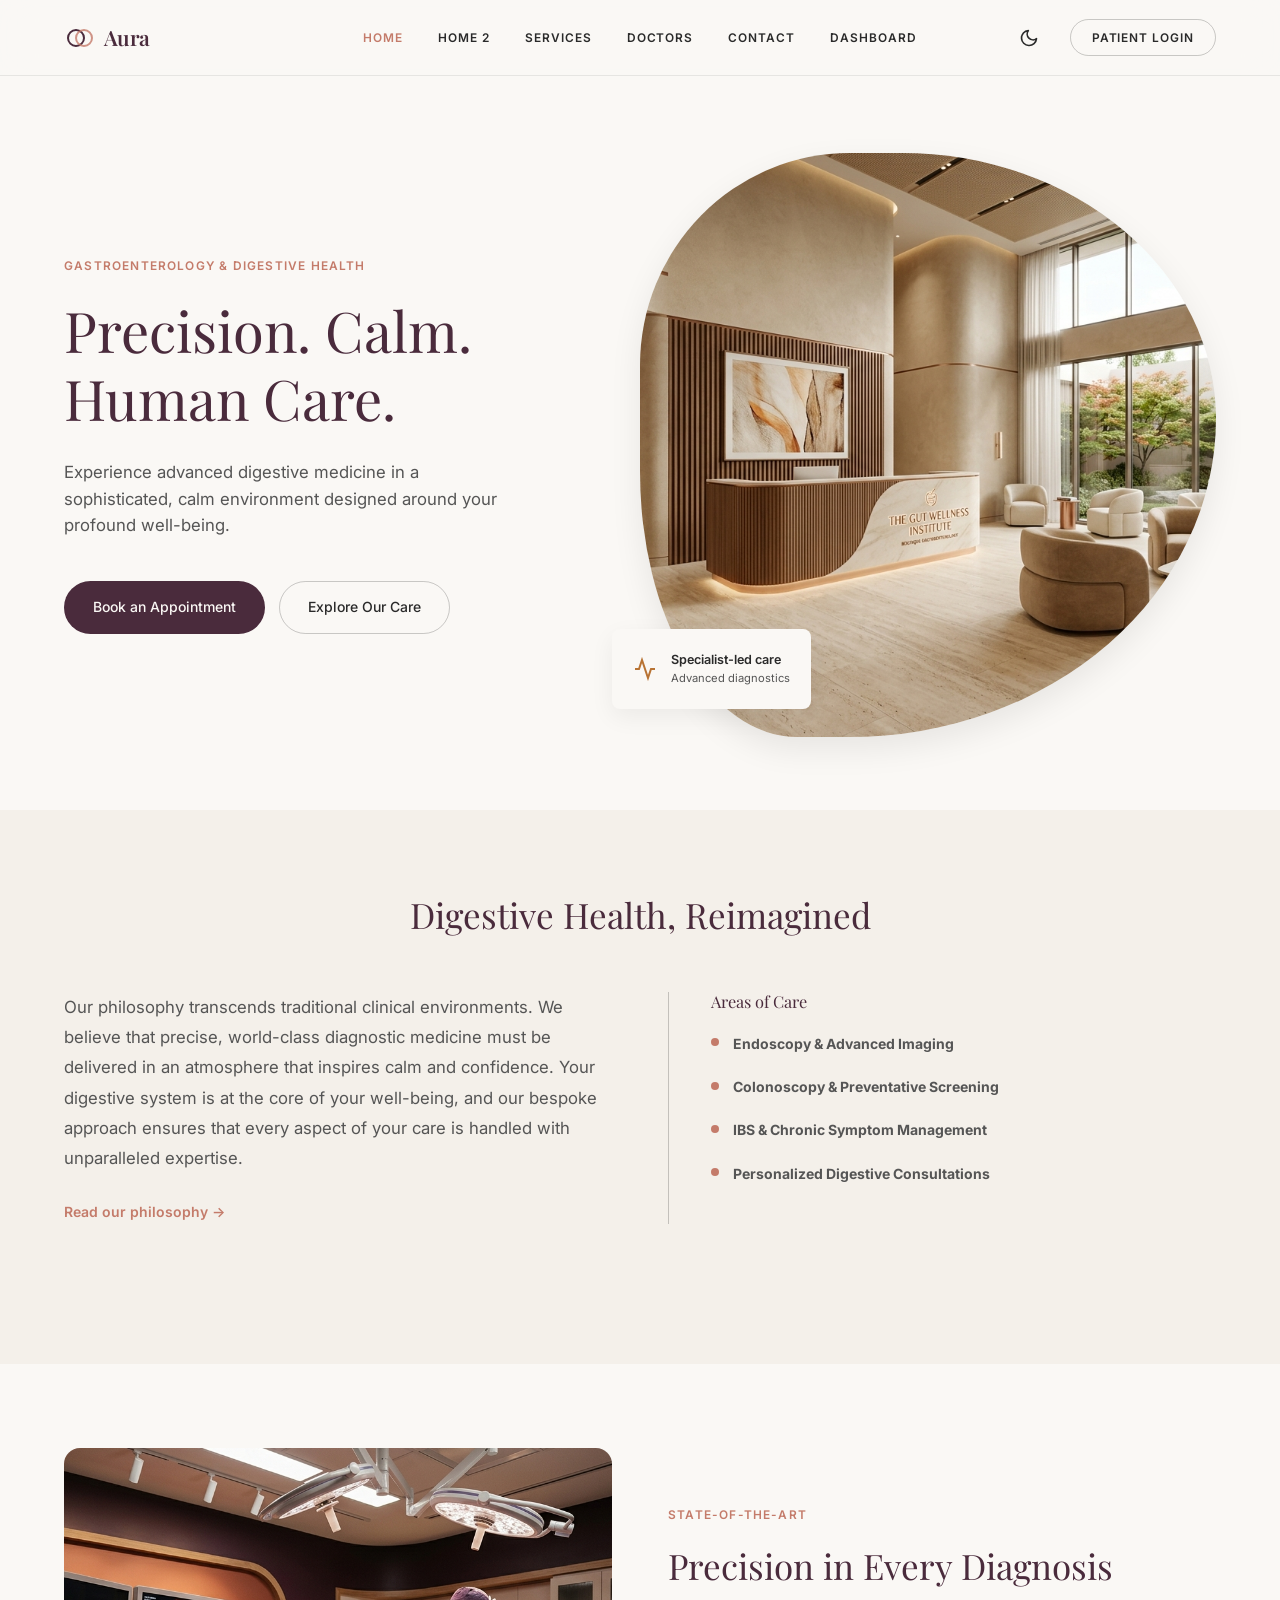
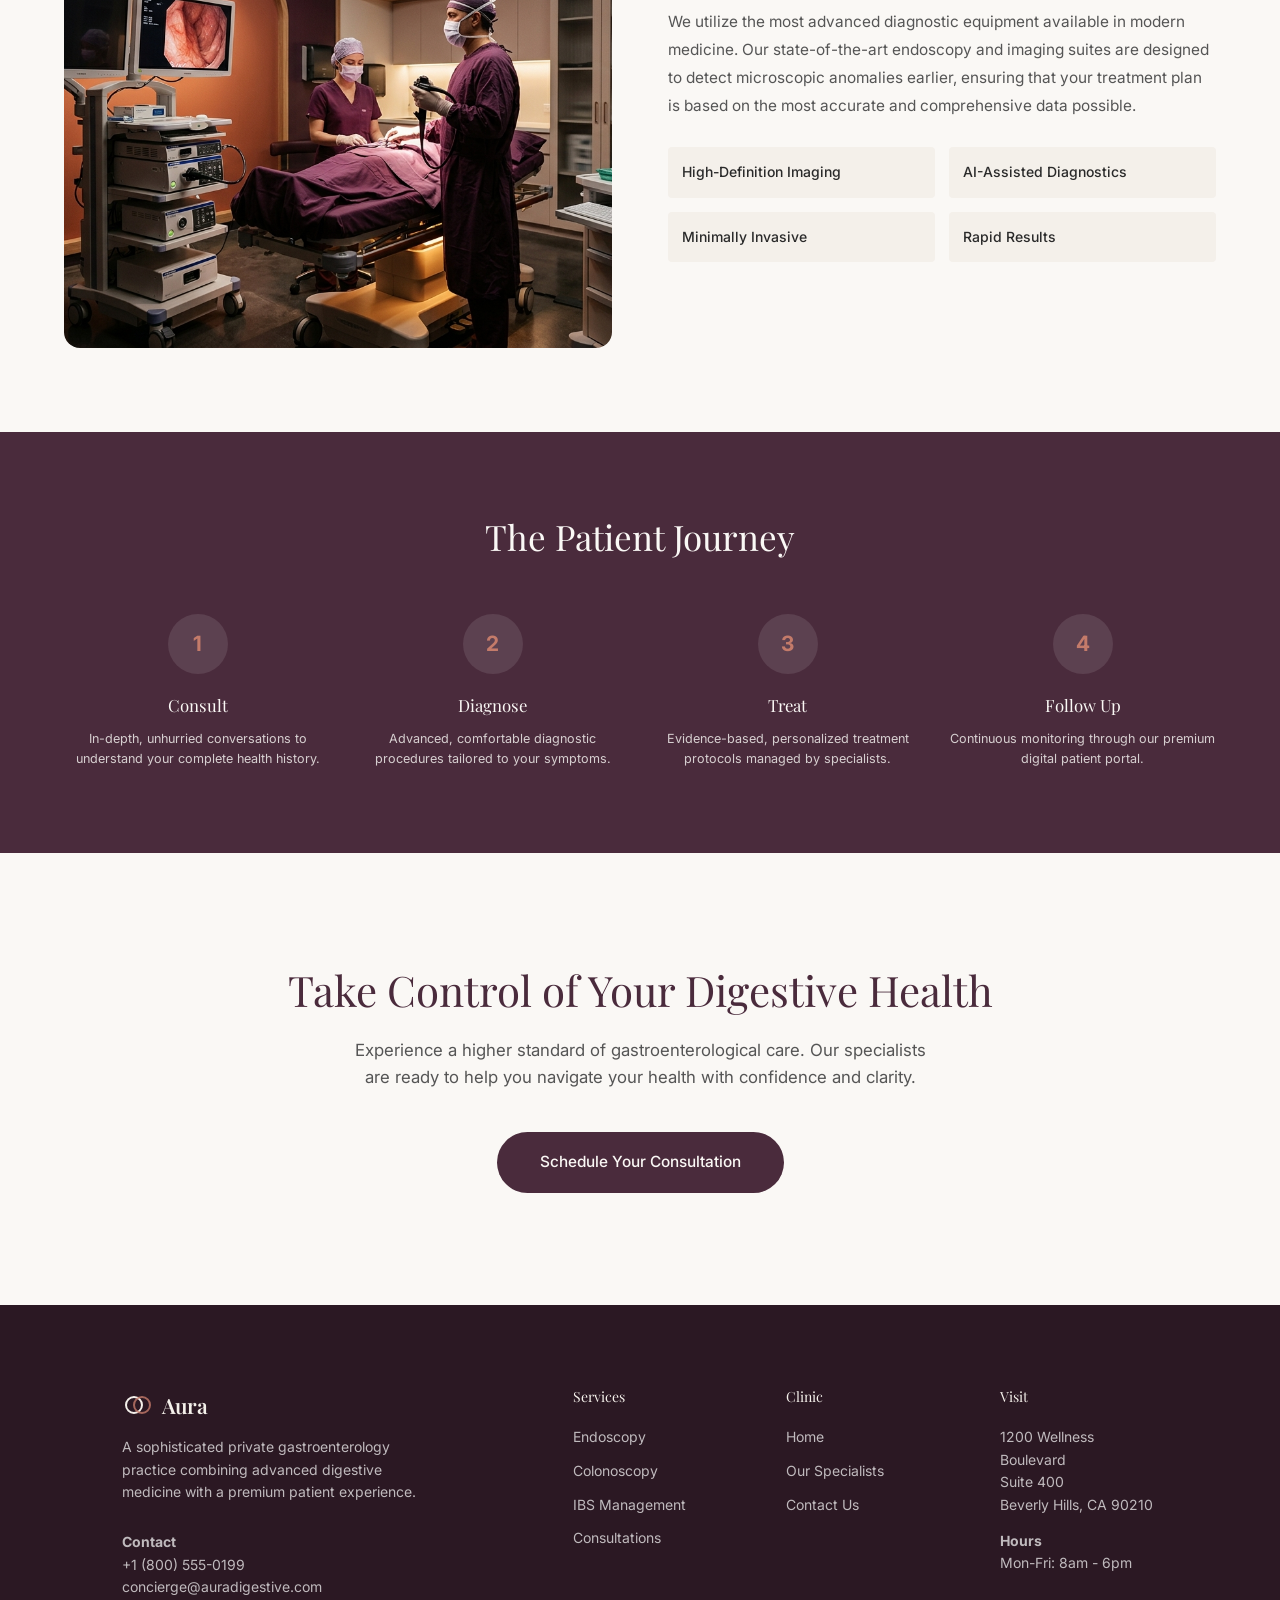
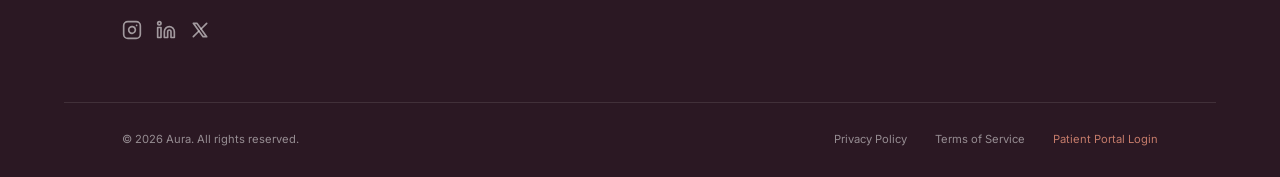
==== commit 8be456db: "login" ====
--- a/index.html
+++ b/index.html
@@ -1,6 +1,7 @@
 <!DOCTYPE html>
 <html lang="en">
 <head>
+  <link rel="icon" type="image/svg+xml" href="favicon.svg">
   <meta charset="UTF-8">
   <meta name="viewport" content="width=device-width, initial-scale=1.0">
   <title>Gastroenterology & Digestive Health | Premium Care</title>
@@ -8,7 +9,7 @@
   <link rel="preconnect" href="https://fonts.googleapis.com">
   <link rel="preconnect" href="https://fonts.gstatic.com" crossorigin>
   <link href="https://fonts.googleapis.com/css2?family=Inter:wght@300;400;500;600&family=Playfair+Display:wght@400;500;600&display=swap" rel="stylesheet">
-  <link rel="stylesheet" href="styles.css">
+  <link rel="stylesheet" href="styles.css?v=2">
   <style>
     /* Home Specific Styles */
     .hero-split {
@@ -112,11 +113,13 @@
     @media (max-width: 1024px) {
       .hero-title { font-size: 3rem; }
       .hero-content { padding-right: 2rem; }
+      .hero-split { padding-top: 120px; }
     }
     @media (max-width: 768px) {
       .hero-split {
         grid-template-columns: 1fr;
         padding-top: 120px;
+        padding-bottom: 120px;
         text-align: center;
         gap: 3rem;
       }
@@ -125,6 +128,27 @@
       .hero-image-wrapper { height: 400px; border-radius: var(--radius-lg); }
       .floating-card { display: none; }
     }
+    .journey-grid {
+      display: grid;
+      grid-template-columns: repeat(4, 1fr);
+      gap: 2rem;
+      text-align: center;
+    }
+    .features-list {
+      list-style: none;
+      display: grid;
+      grid-template-columns: 1fr 1fr;
+      gap: 1rem;
+      margin-bottom: 2rem;
+    }
+    @media (max-width: 768px) {
+      .journey-grid {
+        grid-template-columns: 1fr;
+      }
+      .features-list {
+        grid-template-columns: 1fr;
+      }
+    }
   </style>
 </head>
 <body>
@@ -136,7 +160,7 @@
     <circle cx="12" cy="16" r="8" stroke="currentColor" stroke-width="2"/>
     <circle cx="20" cy="16" r="8" stroke="var(--color-terracotta)" stroke-width="2" opacity="0.8"/>
   </svg>
-  Aura Digestive</a>
+  Aura</a>
     <div class="nav-links">
       <a href="index.html" class="nav-link" style="color: var(--color-terracotta);">Home</a>
       <a href="home2.html" class="nav-link">Home 2</a>
@@ -147,6 +171,9 @@
     </div>
     <div class="nav-actions">
       <button id="theme-toggle" class="theme-toggle" aria-label="Toggle dark mode"></button>
+      <button id="mobile-menu-toggle" class="hamburger" aria-label="Toggle navigation">
+        <svg xmlns="http://www.w3.org/2000/svg" width="24" height="24" viewBox="0 0 24 24" fill="none" stroke="currentColor" stroke-width="2" stroke-linecap="round" stroke-linejoin="round" class="hamburger-icon-open"><line x1="3" y1="12" x2="21" y2="12"></line><line x1="3" y1="6" x2="21" y2="6"></line><line x1="3" y1="18" x2="21" y2="18"></line></svg>
+      </button>
       <a href="login.html" class="btn btn-secondary">Patient Login</a>
     </div>
       </div>
@@ -186,20 +213,20 @@
           <div style="border-left: 1px solid var(--border-dark); padding-left: 3rem;">
             <h3 style="color: var(--color-plum); margin-bottom: 1.5rem;">Areas of Care</h3>
             <ul style="display: flex; flex-direction: column; gap: 1.5rem; color: var(--text-secondary);">
-              <li style="display: flex; align-items: center; gap: 1rem;">
-                <div style="width: 8px; height: 8px; background: var(--color-terracotta); border-radius: 50%;"></div>
+              <li style="display: flex; align-items: flex-start; gap: 1rem;">
+                <div style="width: 8px; height: 8px; background: var(--color-terracotta); border-radius: 50%; flex-shrink: 0; margin-top: 0.4rem;"></div>
                 <strong>Endoscopy & Advanced Imaging</strong>
               </li>
-              <li style="display: flex; align-items: center; gap: 1rem;">
-                <div style="width: 8px; height: 8px; background: var(--color-terracotta); border-radius: 50%;"></div>
+              <li style="display: flex; align-items: flex-start; gap: 1rem;">
+                <div style="width: 8px; height: 8px; background: var(--color-terracotta); border-radius: 50%; flex-shrink: 0; margin-top: 0.4rem;"></div>
                 <strong>Colonoscopy & Preventative Screening</strong>
               </li>
-              <li style="display: flex; align-items: center; gap: 1rem;">
-                <div style="width: 8px; height: 8px; background: var(--color-terracotta); border-radius: 50%;"></div>
+              <li style="display: flex; align-items: flex-start; gap: 1rem;">
+                <div style="width: 8px; height: 8px; background: var(--color-terracotta); border-radius: 50%; flex-shrink: 0; margin-top: 0.4rem;"></div>
                 <strong>IBS & Chronic Symptom Management</strong>
               </li>
-              <li style="display: flex; align-items: center; gap: 1rem;">
-                <div style="width: 8px; height: 8px; background: var(--color-terracotta); border-radius: 50%;"></div>
+              <li style="display: flex; align-items: flex-start; gap: 1rem;">
+                <div style="width: 8px; height: 8px; background: var(--color-terracotta); border-radius: 50%; flex-shrink: 0; margin-top: 0.4rem;"></div>
                 <strong>Personalized Digestive Consultations</strong>
               </li>
             </ul>
@@ -220,7 +247,7 @@
           <p style="font-size: 1.1rem; color: var(--text-secondary); margin-bottom: 2rem; line-height: 1.8;">
             We utilize the most advanced diagnostic equipment available in modern medicine. Our state-of-the-art endoscopy and imaging suites are designed to detect microscopic anomalies earlier, ensuring that your treatment plan is based on the most accurate and comprehensive data possible.
           </p>
-          <ul style="list-style: none; display: grid; grid-template-columns: 1fr 1fr; gap: 1rem; margin-bottom: 2rem;">
+          <ul class="features-list">
             <li style="padding: 1rem; background: var(--bg-secondary); border-radius: var(--radius-sm); font-weight: 500;">High-Definition Imaging</li>
             <li style="padding: 1rem; background: var(--bg-secondary); border-radius: var(--radius-sm); font-weight: 500;">AI-Assisted Diagnostics</li>
             <li style="padding: 1rem; background: var(--bg-secondary); border-radius: var(--radius-sm); font-weight: 500;">Minimally Invasive</li>
@@ -234,30 +261,30 @@
     <section class="section" style="background-color: var(--color-plum); color: var(--text-light);">
       <div class="container text-center">
         <h2 style="font-size: 2.5rem; margin-bottom: 4rem; text-align: center;">The Patient Journey</h2>
-        <div style="display: grid; grid-template-columns: repeat(4, 1fr); gap: 2rem; text-align: center;">
+        <div class="journey-grid">
           
-          <div>
+          <div style="display: flex; flex-direction: column; align-items: center;">
             <div style="width: 60px; height: 60px; background: rgba(255,255,255,0.1); border-radius: 50%; display: flex; align-items: center; justify-content: center; margin: 0 auto 1.5rem; font-size: 1.5rem; font-weight: bold; color: var(--color-terracotta);">1</div>
-            <h3 style="font-size: 1.2rem; margin-bottom: 1rem;">Consult</h3>
-            <p style="font-size: 0.9rem; opacity: 0.8;">In-depth, unhurried conversations to understand your complete health history.</p>
+            <h3 style="font-size: 1.2rem; margin-bottom: 1rem; text-align: center;">Consult</h3>
+            <p style="font-size: 0.9rem; opacity: 0.8; margin: 0; text-align: center;">In-depth, unhurried conversations to understand your complete health history.</p>
           </div>
           
-          <div>
+          <div style="display: flex; flex-direction: column; align-items: center;">
             <div style="width: 60px; height: 60px; background: rgba(255,255,255,0.1); border-radius: 50%; display: flex; align-items: center; justify-content: center; margin: 0 auto 1.5rem; font-size: 1.5rem; font-weight: bold; color: var(--color-terracotta);">2</div>
-            <h3 style="font-size: 1.2rem; margin-bottom: 1rem;">Diagnose</h3>
-            <p style="font-size: 0.9rem; opacity: 0.8;">Advanced, comfortable diagnostic procedures tailored to your symptoms.</p>
-          </div>
-
-          <div>
+            <h3 style="font-size: 1.2rem; margin-bottom: 1rem; text-align: center;">Diagnose</h3>
+            <p style="font-size: 0.9rem; opacity: 0.8; margin: 0; text-align: center;">Advanced, comfortable diagnostic procedures tailored to your symptoms.</p>
+          </div>
+
+          <div style="display: flex; flex-direction: column; align-items: center;">
             <div style="width: 60px; height: 60px; background: rgba(255,255,255,0.1); border-radius: 50%; display: flex; align-items: center; justify-content: center; margin: 0 auto 1.5rem; font-size: 1.5rem; font-weight: bold; color: var(--color-terracotta);">3</div>
-            <h3 style="font-size: 1.2rem; margin-bottom: 1rem;">Treat</h3>
-            <p style="font-size: 0.9rem; opacity: 0.8;">Evidence-based, personalized treatment protocols managed by specialists.</p>
-          </div>
-
-          <div>
+            <h3 style="font-size: 1.2rem; margin-bottom: 1rem; text-align: center;">Treat</h3>
+            <p style="font-size: 0.9rem; opacity: 0.8; margin: 0; text-align: center;">Evidence-based, personalized treatment protocols managed by specialists.</p>
+          </div>
+
+          <div style="display: flex; flex-direction: column; align-items: center;">
             <div style="width: 60px; height: 60px; background: rgba(255,255,255,0.1); border-radius: 50%; display: flex; align-items: center; justify-content: center; margin: 0 auto 1.5rem; font-size: 1.5rem; font-weight: bold; color: var(--color-terracotta);">4</div>
-            <h3 style="font-size: 1.2rem; margin-bottom: 1rem;">Follow Up</h3>
-            <p style="font-size: 0.9rem; opacity: 0.8;">Continuous monitoring through our premium digital patient portal.</p>
+            <h3 style="font-size: 1.2rem; margin-bottom: 1rem; text-align: center;">Follow Up</h3>
+            <p style="font-size: 0.9rem; opacity: 0.8; margin: 0; text-align: center;">Continuous monitoring through our premium digital patient portal.</p>
           </div>
 
         </div>
@@ -284,20 +311,20 @@
     <circle cx="12" cy="16" r="8" stroke="currentColor" stroke-width="2"/>
     <circle cx="20" cy="16" r="8" stroke="var(--color-terracotta)" stroke-width="2" opacity="0.8"/>
   </svg>
-  Aura Digestive</div>
+  Aura</div>
         <p style="color: rgba(255,255,255,0.7); max-width: 300px; margin-bottom: 2rem;">A sophisticated private gastroenterology practice combining advanced digestive medicine with a premium patient experience.</p>
         <div style="color: rgba(255,255,255,0.7);">
           <p><strong>Contact</strong></p>
           <p>+1 (800) 555-0199</p>
                     <p>concierge@auradigestive.com</p>
           <div style="display: flex; gap: 1rem; margin-top: 1.5rem;">
-            <a href="#" aria-label="Instagram" style="color: inherit; opacity: 0.8; transition: opacity 0.2s;" onmouseover="this.style.opacity='1'" onmouseout="this.style.opacity='0.8'">
+            <a href="#" aria-label="Instagram" class="social-icon">
               <svg width="20" height="20" viewBox="0 0 24 24" fill="none" stroke="currentColor" stroke-width="2" stroke-linecap="round" stroke-linejoin="round"><rect x="2" y="2" width="20" height="20" rx="5" ry="5"></rect><path d="M16 11.37A4 4 0 1 1 12.63 8 4 4 0 0 1 16 11.37z"></path><line x1="17.5" y1="6.5" x2="17.51" y2="6.5"></line></svg>
             </a>
-            <a href="#" aria-label="LinkedIn" style="color: inherit; opacity: 0.8; transition: opacity 0.2s;" onmouseover="this.style.opacity='1'" onmouseout="this.style.opacity='0.8'">
+            <a href="#" aria-label="LinkedIn" class="social-icon">
               <svg width="20" height="20" viewBox="0 0 24 24" fill="none" stroke="currentColor" stroke-width="2" stroke-linecap="round" stroke-linejoin="round"><path d="M16 8a6 6 0 0 1 6 6v7h-4v-7a2 2 0 0 0-2-2 2 2 0 0 0-2 2v7h-4v-7a6 6 0 0 1 6-6z"></path><rect x="2" y="9" width="4" height="12"></rect><circle cx="4" cy="4" r="2"></circle></svg>
             </a>
-            <a href="#" aria-label="Twitter" style="color: inherit; opacity: 0.8; transition: opacity 0.2s;" onmouseover="this.style.opacity='1'" onmouseout="this.style.opacity='0.8'">
+            <a href="#" aria-label="Twitter" class="social-icon">
               <svg width="20" height="20" viewBox="0 0 24 24" fill="none" stroke="currentColor" stroke-width="2" stroke-linecap="round" stroke-linejoin="round"><path d="M4 4l11.733 16h4.267l-11.733 -16z"></path><path d="M4 20l6.768 -6.768m2.46 -2.46l6.772 -6.772"></path></svg>
             </a>
           </div>
@@ -306,18 +333,18 @@
       <div>
         <h4 style="color: var(--color-sand); margin-bottom: 1.5rem;">Services</h4>
         <ul style="color: rgba(255,255,255,0.7); display: flex; flex-direction: column; gap: 0.8rem; list-style: none; padding: 0;">
-          <li><a href="services.html" style="color: inherit; text-decoration: none;">Endoscopy</a></li>
-          <li><a href="services.html" style="color: inherit; text-decoration: none;">Colonoscopy</a></li>
-          <li><a href="services.html" style="color: inherit; text-decoration: none;">IBS Management</a></li>
-          <li><a href="services.html" style="color: inherit; text-decoration: none;">Consultations</a></li>
+          <li><a href="services.html" class="footer-link">Endoscopy</a></li>
+          <li><a href="services.html" class="footer-link">Colonoscopy</a></li>
+          <li><a href="services.html" class="footer-link">IBS Management</a></li>
+          <li><a href="services.html" class="footer-link">Consultations</a></li>
         </ul>
       </div>
       <div>
         <h4 style="color: var(--color-sand); margin-bottom: 1.5rem;">Clinic</h4>
         <ul style="color: rgba(255,255,255,0.7); display: flex; flex-direction: column; gap: 0.8rem; list-style: none; padding: 0;">
-          <li><a href="index.html" style="color: inherit; text-decoration: none;">Home</a></li>
-          <li><a href="doctors.html" style="color: inherit; text-decoration: none;">Our Specialists</a></li>
-          <li><a href="contact.html" style="color: inherit; text-decoration: none;">Contact Us</a></li>
+          <li><a href="index.html" class="footer-link">Home</a></li>
+          <li><a href="doctors.html" class="footer-link">Our Specialists</a></li>
+          <li><a href="contact.html" class="footer-link">Contact Us</a></li>
         </ul>
       </div>
       <div>
@@ -330,10 +357,10 @@
       </div>
     </div>
     <div class="container" style="border-top: 1px solid rgba(255,255,255,0.1); margin-top: 4rem; padding-top: 2rem; display: flex; flex-wrap: wrap; justify-content: space-between; align-items: center; font-size: 0.8rem; color: rgba(255,255,255,0.5); gap: 1rem;">
-      <div>&copy; 2026 Aura Digestive Health. All rights reserved.</div>
+      <div>&copy; 2026 Aura. All rights reserved.</div>
       <div style="display: flex; gap: 2rem; flex-wrap: wrap;">
-        <a href="#" style="color: inherit; text-decoration: none;">Privacy Policy</a>
-        <a href="#" style="color: inherit; text-decoration: none;">Terms of Service</a>
+        <a href="#" class="footer-link">Privacy Policy</a>
+        <a href="#" class="footer-link">Terms of Service</a>
         <a href="login.html" style="color: var(--color-terracotta); text-decoration: none;">Patient Portal Login</a>
       </div>
     </div>
--- a/styles.css
+++ b/styles.css
@@ -117,8 +117,21 @@
   padding: 0 5%;
 }
 
+@media (max-width: 1024px) {
+  .container {
+    padding: 0 4rem;
+  }
+}
+
+@media (max-width: 768px) {
+  .container {
+    padding: 0 2rem;
+  }
+}
+
 .section {
-  padding: 6rem 0;
+  padding-top: 6rem;
+  padding-bottom: 6rem;
 }
 
 .grid-2 {
@@ -140,6 +153,7 @@
   cursor: pointer;
   transition: all var(--transition-fast);
   border: 1px solid transparent;
+  white-space: nowrap;
 }
 
 .btn-primary {
@@ -232,6 +246,55 @@
   font-weight: 600;
 }
 
+/* Hamburger Menu */
+.hamburger {
+  display: none;
+  background: transparent;
+  border: none;
+  cursor: pointer;
+  color: var(--text-primary);
+  align-items: center;
+  justify-content: center;
+  width: 40px;
+  height: 40px;
+  border-radius: 50%;
+  transition: color var(--transition-fast);
+}
+
+.hamburger:hover {
+  color: var(--color-terracotta);
+}
+
+@media (max-width: 900px) {
+  .hamburger {
+    display: flex;
+  }
+  
+  .nav-links {
+    position: fixed;
+    top: 76px; /* Approx navbar height */
+    left: 0;
+    width: 100%;
+    height: calc(100vh - 76px);
+    background-color: var(--bg-primary);
+    flex-direction: column;
+    justify-content: center;
+    gap: 2.5rem;
+    padding: 2rem;
+    transform: translateX(100%);
+    transition: transform var(--transition-smooth);
+    z-index: 999;
+  }
+  
+  .nav-links.active {
+    transform: translateX(0);
+  }
+  
+  .nav-link {
+    font-size: 1.25rem;
+  }
+}
+
 /* Footer */
 .footer {
   background-color: var(--color-plum-dark);
@@ -338,10 +401,6 @@
     grid-template-columns: 1fr;
   }
   
-  .nav-links {
-    display: none; /* Add hamburger menu later */
-  }
-  
   .dashboard-layout {
     flex-direction: column;
   }
@@ -354,3 +413,24 @@
     padding: 1rem;
   }
 }
+
+/* Footer Links Hover Effects */
+.footer-link {
+  color: inherit;
+  text-decoration: none;
+  transition: color 0.3s ease;
+}
+.footer-link:hover {
+  color: var(--color-terracotta) !important;
+}
+.social-icon {
+  color: inherit;
+  opacity: 0.8;
+  transition: color 0.3s ease, transform 0.3s ease, opacity 0.3s ease;
+}
+.social-icon:hover {
+  color: var(--color-terracotta) !important;
+  transform: translateY(-2px);
+  opacity: 1 !important;
+}
+
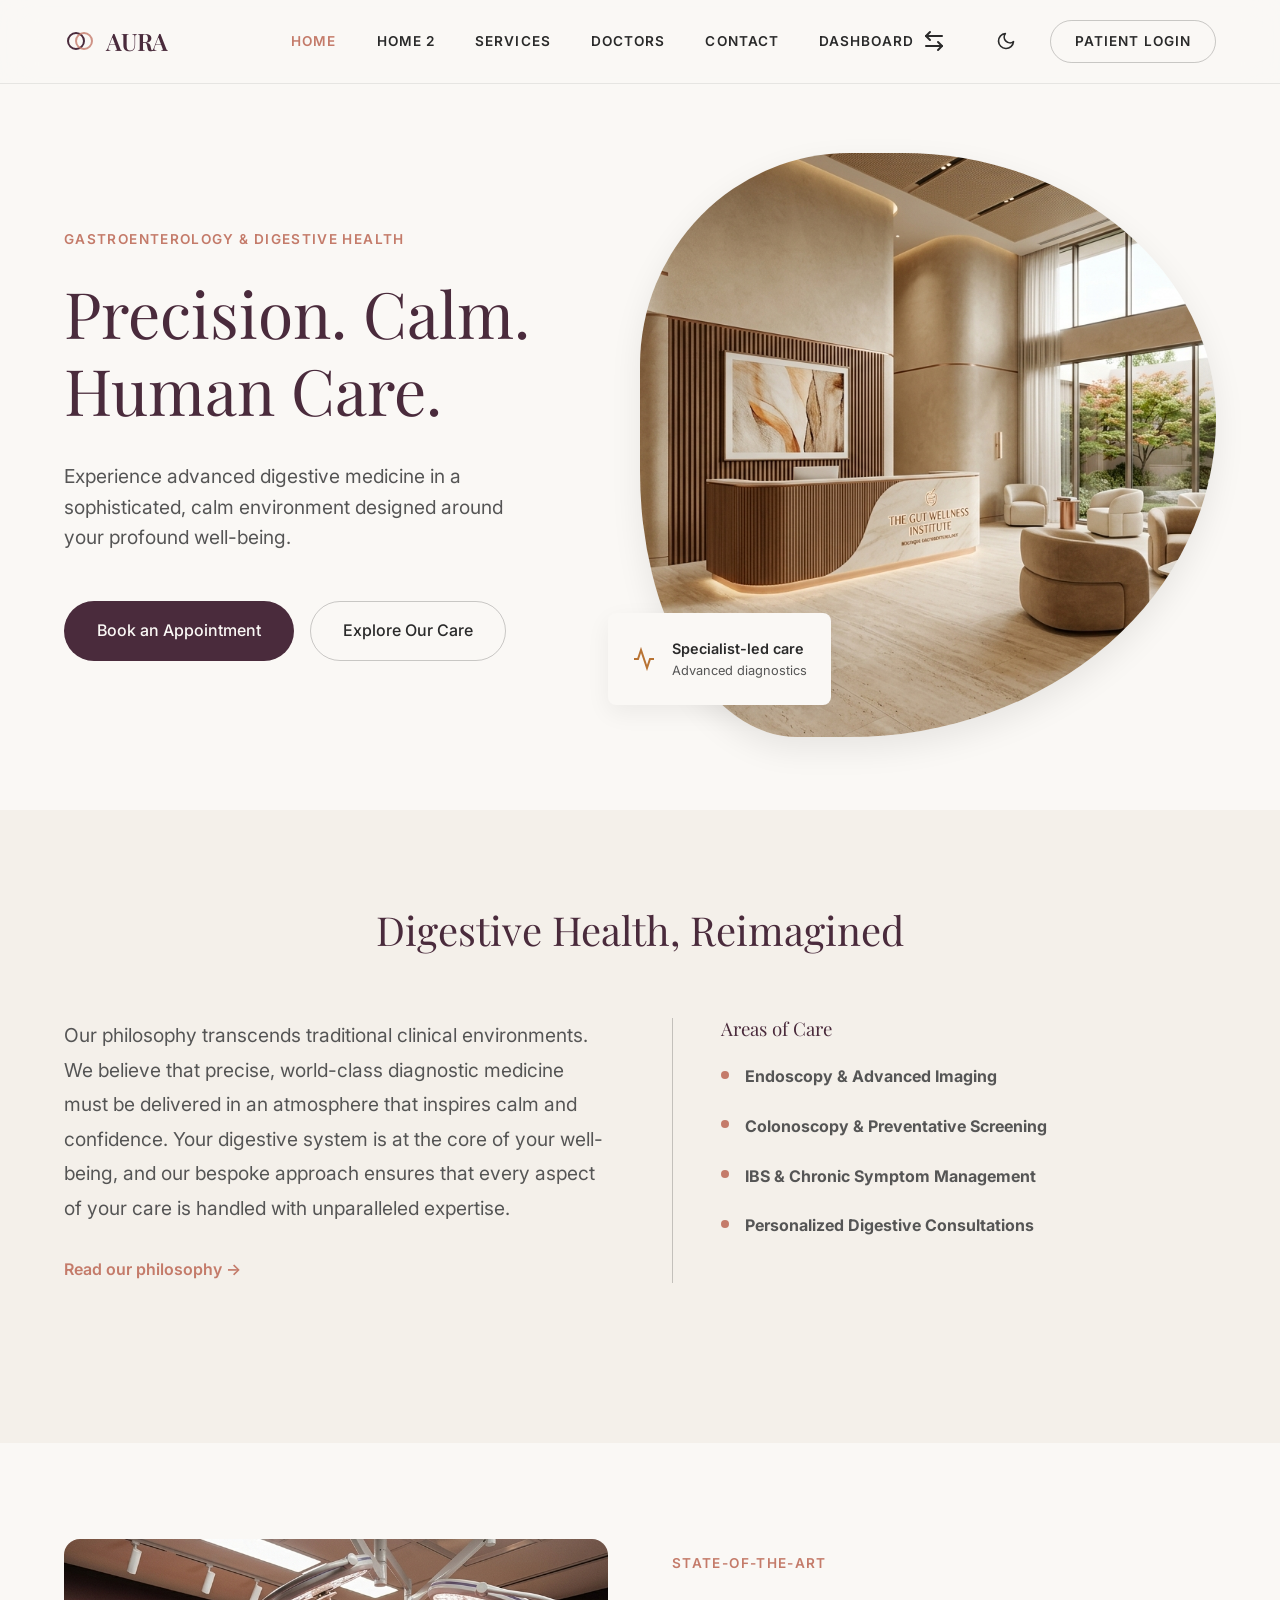
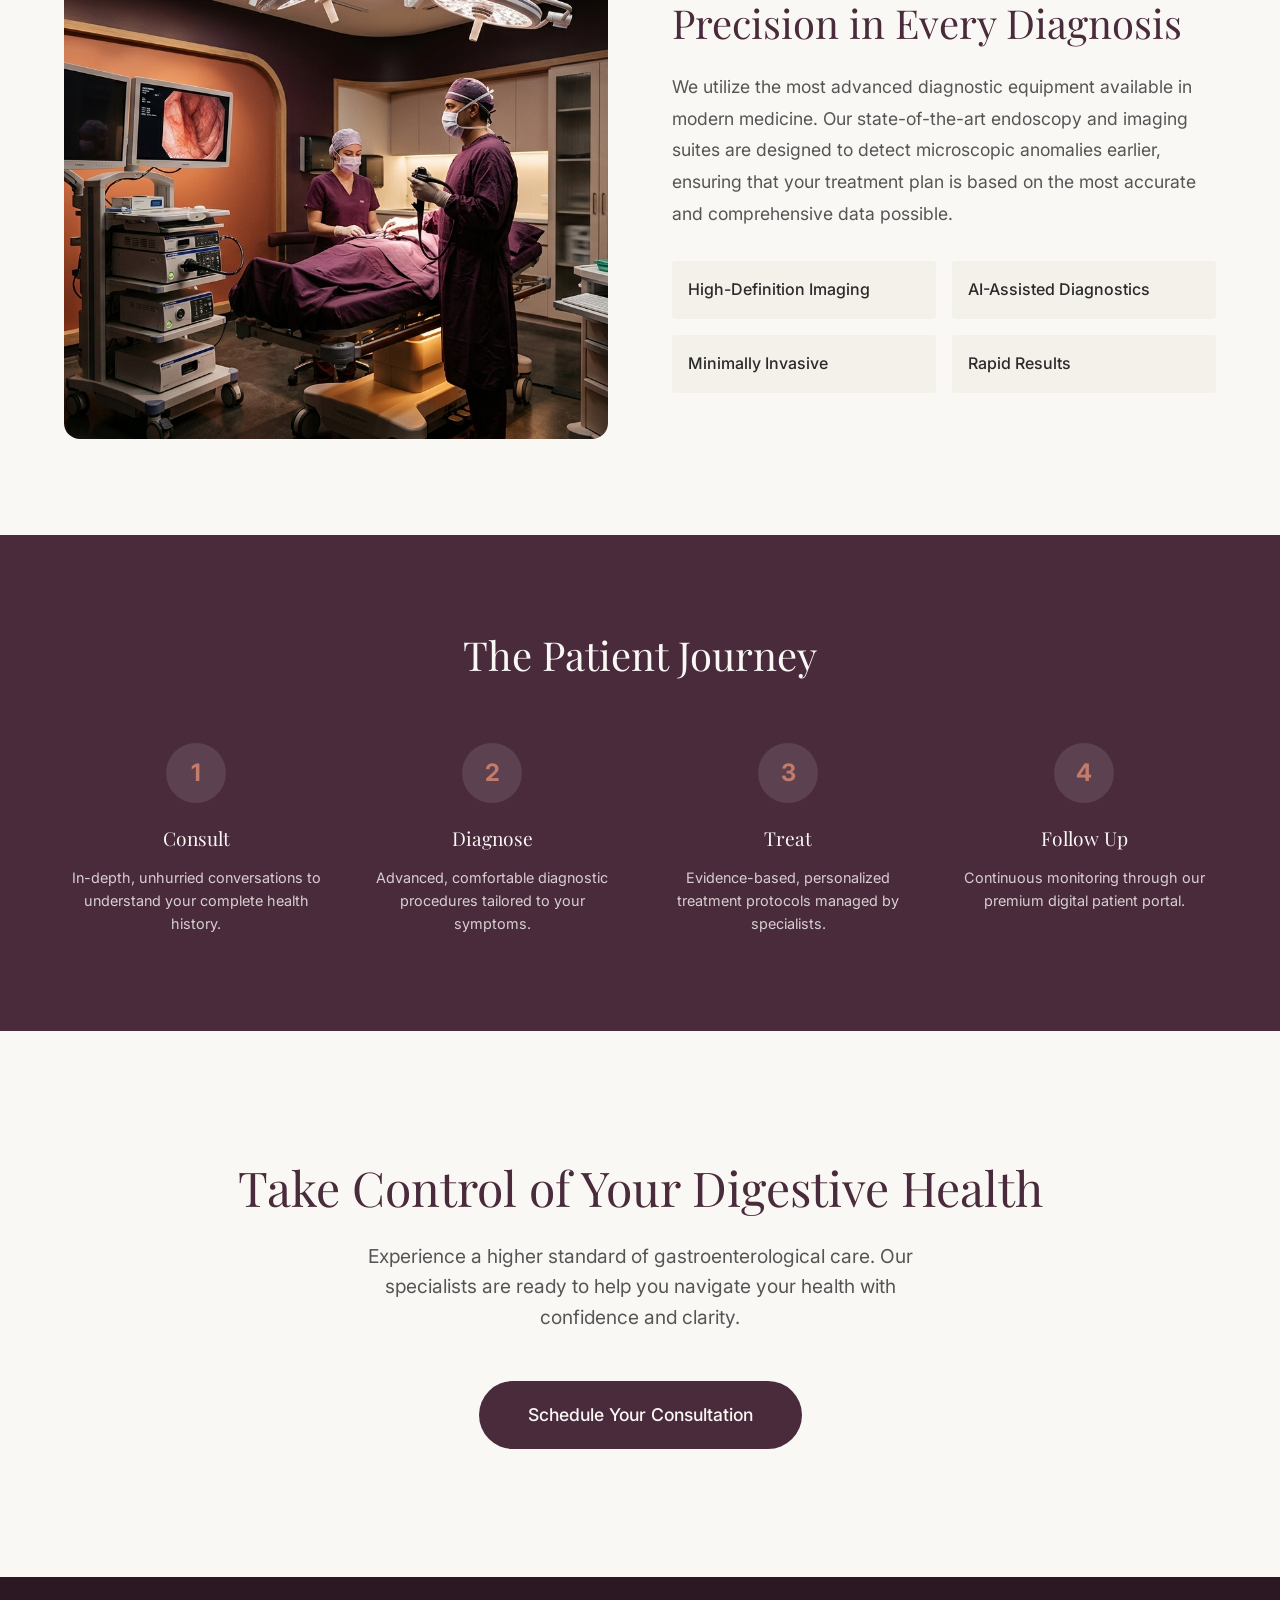
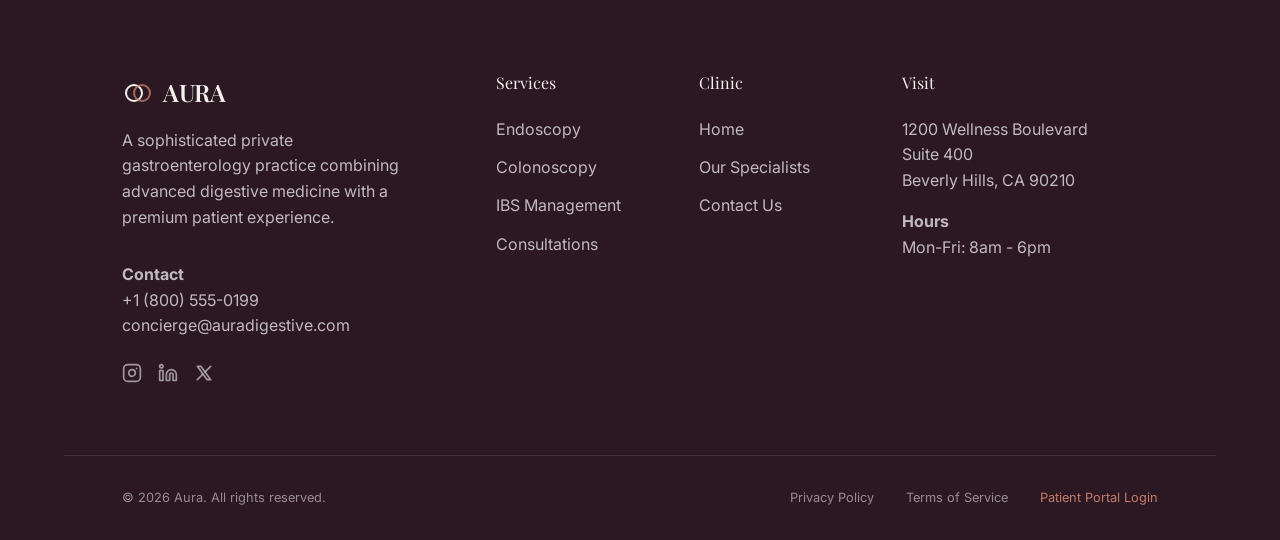
==== commit 24fc2bd8: "doctors" ====
--- a/index.html
+++ b/index.html
@@ -20,7 +20,7 @@
       padding-top: 80px; /* Offset navbar */
     }
     .hero-content {
-      padding-right: 4rem;
+      padding-inline-end: 4rem;
     }
     .hero-eyebrow {
       font-size: 0.85rem;
@@ -60,7 +60,7 @@
     .floating-card {
       position: absolute;
       bottom: 2rem;
-      left: -2rem;
+      inset-inline-start: -2rem;
       background: var(--bg-primary);
       padding: 1.5rem;
       border-radius: var(--radius-md);
@@ -112,7 +112,7 @@
     
     @media (max-width: 1024px) {
       .hero-title { font-size: 3rem; }
-      .hero-content { padding-right: 2rem; }
+      .hero-content { padding-inline-end: 2rem; }
       .hero-split { padding-top: 120px; }
     }
     @media (max-width: 768px) {
@@ -123,7 +123,7 @@
         text-align: center;
         gap: 3rem;
       }
-      .hero-content { padding-right: 0; }
+      .hero-content { padding-inline-end: 0; }
       .hero-actions { justify-content: center; flex-wrap: wrap; }
       .hero-image-wrapper { height: 400px; border-radius: var(--radius-lg); }
       .floating-card { display: none; }
@@ -156,11 +156,11 @@
   <nav class="navbar">
     <div class="container navbar-inner">
     <a href="index.html" class="nav-brand">
-  <svg width="32" height="32" viewBox="0 0 32 32" fill="none" style="margin-right: 0.6rem;">
+  <svg width="32" height="32" viewBox="0 0 32 32" fill="none" style="margin-inline-end: 0.6rem;">
     <circle cx="12" cy="16" r="8" stroke="currentColor" stroke-width="2"/>
     <circle cx="20" cy="16" r="8" stroke="var(--color-terracotta)" stroke-width="2" opacity="0.8"/>
   </svg>
-  Aura</a>
+      AURA</a>
     <div class="nav-links">
       <a href="index.html" class="nav-link" style="color: var(--color-terracotta);">Home</a>
       <a href="home2.html" class="nav-link">Home 2</a>
@@ -170,6 +170,15 @@
       <a href="dashboard.html" class="nav-link">Dashboard</a>
     </div>
     <div class="nav-actions">
+        <button id="rtl-toggle" class="theme-toggle" aria-label="Toggle language direction" style="margin-inline-end: 0.5rem;">
+          <svg width="24" height="24" viewBox="0 0 24 24" fill="none" stroke="currentColor" stroke-width="2" stroke-linecap="round" stroke-linejoin="round">
+            <path d="M8 3 4 7l4 4"/>
+            <path d="M4 7h16"/>
+            <path d="m16 21 4-4-4-4"/>
+            <path d="M20 17H4"/>
+          </svg>
+        </button>
+
       <button id="theme-toggle" class="theme-toggle" aria-label="Toggle dark mode"></button>
       <button id="mobile-menu-toggle" class="hamburger" aria-label="Toggle navigation">
         <svg xmlns="http://www.w3.org/2000/svg" width="24" height="24" viewBox="0 0 24 24" fill="none" stroke="currentColor" stroke-width="2" stroke-linecap="round" stroke-linejoin="round" class="hamburger-icon-open"><line x1="3" y1="12" x2="21" y2="12"></line><line x1="3" y1="6" x2="21" y2="6"></line><line x1="3" y1="18" x2="21" y2="18"></line></svg>
@@ -210,7 +219,7 @@
             <p style="font-size: 1.2rem; color: var(--text-secondary); margin-bottom: 2rem; line-height: 1.8;">Our philosophy transcends traditional clinical environments. We believe that precise, world-class diagnostic medicine must be delivered in an atmosphere that inspires calm and confidence. Your digestive system is at the core of your well-being, and our bespoke approach ensures that every aspect of your care is handled with unparalleled expertise.</p>
             <a href="about.html" class="service-link">Read our philosophy &rarr;</a>
           </div>
-          <div style="border-left: 1px solid var(--border-dark); padding-left: 3rem;">
+          <div style="border-inline-start: 1px solid var(--border-dark); padding-inline-start: 3rem;">
             <h3 style="color: var(--color-plum); margin-bottom: 1.5rem;">Areas of Care</h3>
             <ul style="display: flex; flex-direction: column; gap: 1.5rem; color: var(--text-secondary);">
               <li style="display: flex; align-items: flex-start; gap: 1rem;">
@@ -307,11 +316,11 @@
     <div class="container footer-grid">
       <div>
         <div class="nav-brand" style="color: var(--color-sand); margin-bottom: 1rem;">
-  <svg width="32" height="32" viewBox="0 0 32 32" fill="none" style="margin-right: 0.6rem;">
+  <svg width="32" height="32" viewBox="0 0 32 32" fill="none" style="margin-inline-end: 0.6rem;">
     <circle cx="12" cy="16" r="8" stroke="currentColor" stroke-width="2"/>
     <circle cx="20" cy="16" r="8" stroke="var(--color-terracotta)" stroke-width="2" opacity="0.8"/>
   </svg>
-  Aura</div>
+      AURA</div>
         <p style="color: rgba(255,255,255,0.7); max-width: 300px; margin-bottom: 2rem;">A sophisticated private gastroenterology practice combining advanced digestive medicine with a premium patient experience.</p>
         <div style="color: rgba(255,255,255,0.7);">
           <p><strong>Contact</strong></p>
--- a/styles.css
+++ b/styles.css
@@ -74,7 +74,9 @@
 }
 
 html {
-  font-size: 14px;
+  font-size: 16px;
+  scroll-behavior: smooth;
+  overflow-x: hidden;
 }
 
 body {
@@ -119,7 +121,7 @@
 
 @media (max-width: 1024px) {
   .container {
-    padding: 0 4rem;
+    padding: 0 2rem;
   }
 }
 
@@ -153,7 +155,9 @@
   cursor: pointer;
   transition: all var(--transition-fast);
   border: 1px solid transparent;
-  white-space: nowrap;
+  max-width: 100%;
+  white-space: normal;
+  text-align: center;
 }
 
 .btn-primary {
@@ -244,6 +248,7 @@
   text-transform: uppercase;
   letter-spacing: 0.08em;
   font-weight: 600;
+  white-space: nowrap !important;
 }
 
 /* Hamburger Menu */
@@ -273,7 +278,7 @@
   .nav-links {
     position: fixed;
     top: 76px; /* Approx navbar height */
-    left: 0;
+    inset-inline-start: 0;
     width: 100%;
     height: calc(100vh - 76px);
     background-color: var(--bg-primary);
@@ -304,11 +309,11 @@
 
 .footer-grid {
   display: grid;
-  grid-template-columns: 2.5fr 1fr 1fr 1fr;
-  gap: 4rem;
-}
-
-@media (max-width: 900px) {
+  grid-template-columns: 2fr 1fr 1fr 1.5fr;
+  gap: 2rem;
+}
+
+@media (max-width: 1024px) {
   .footer-grid {
     grid-template-columns: 1fr 1fr;
     gap: 3rem;
@@ -344,7 +349,7 @@
 .back-to-top {
   position: fixed;
   bottom: 2rem;
-  right: 2rem;
+  inset-inline-end: 2rem;
   width: 50px;
   height: 50px;
   background-color: var(--color-plum);
@@ -382,7 +387,7 @@
 .dashboard-sidebar {
   width: 280px;
   background-color: var(--bg-tertiary);
-  border-right: 1px solid var(--border-light);
+  border-inline-end: 1px solid var(--border-light);
   display: flex;
   flex-direction: column;
   padding: 2rem 0;
@@ -408,7 +413,7 @@
   .dashboard-sidebar {
     width: 100%;
     height: auto;
-    border-right: none;
+    border-inline-end: none;
     border-bottom: 1px solid var(--border-light);
     padding: 1rem;
   }
@@ -434,3 +439,11 @@
   opacity: 1 !important;
 }
 
+
+@media (max-width: 1150px) {
+  .nav-links { gap: 1rem; }
+  .nav-link { font-size: 0.75rem; letter-spacing: 0.05em; }
+  .navbar .btn { padding: 0.5rem 1rem !important; font-size: 0.75rem; }
+  .nav-actions { gap: 0.8rem; }
+  .nav-brand { font-size: 1.2rem; }
+}
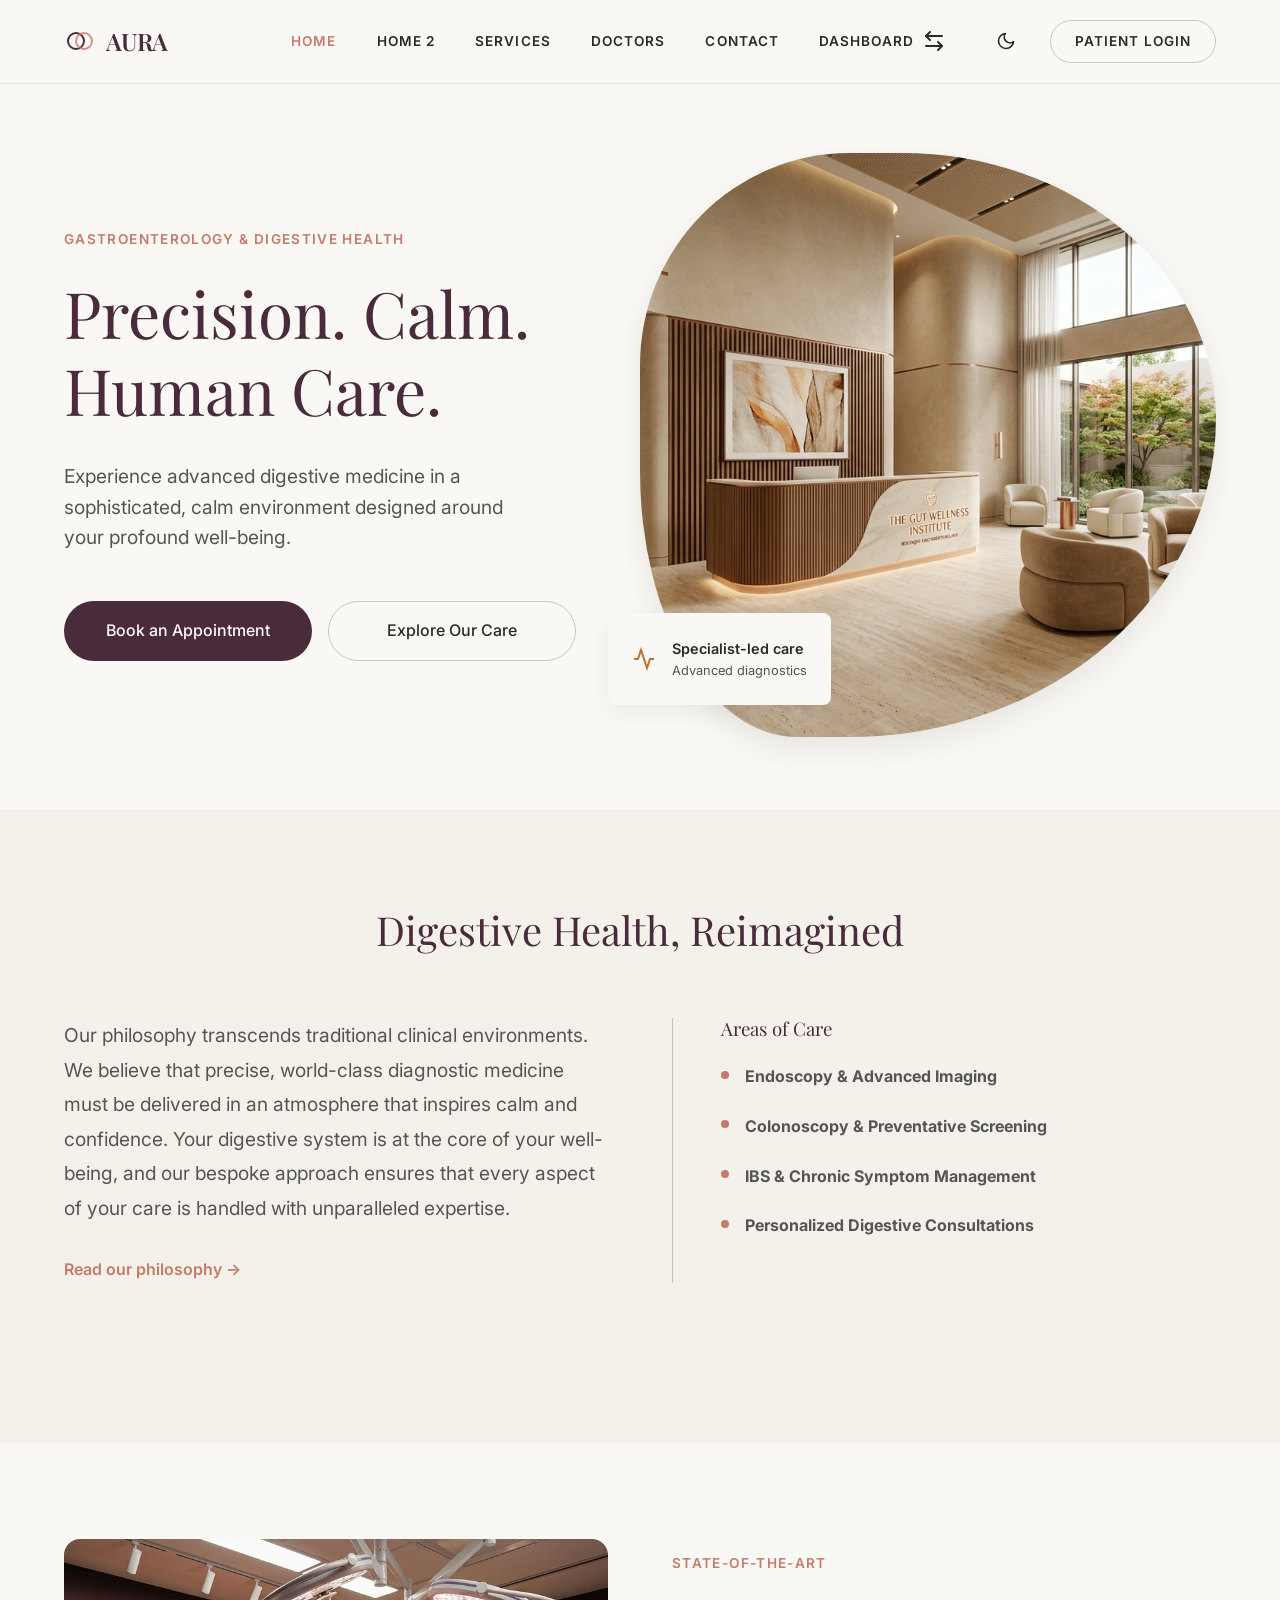
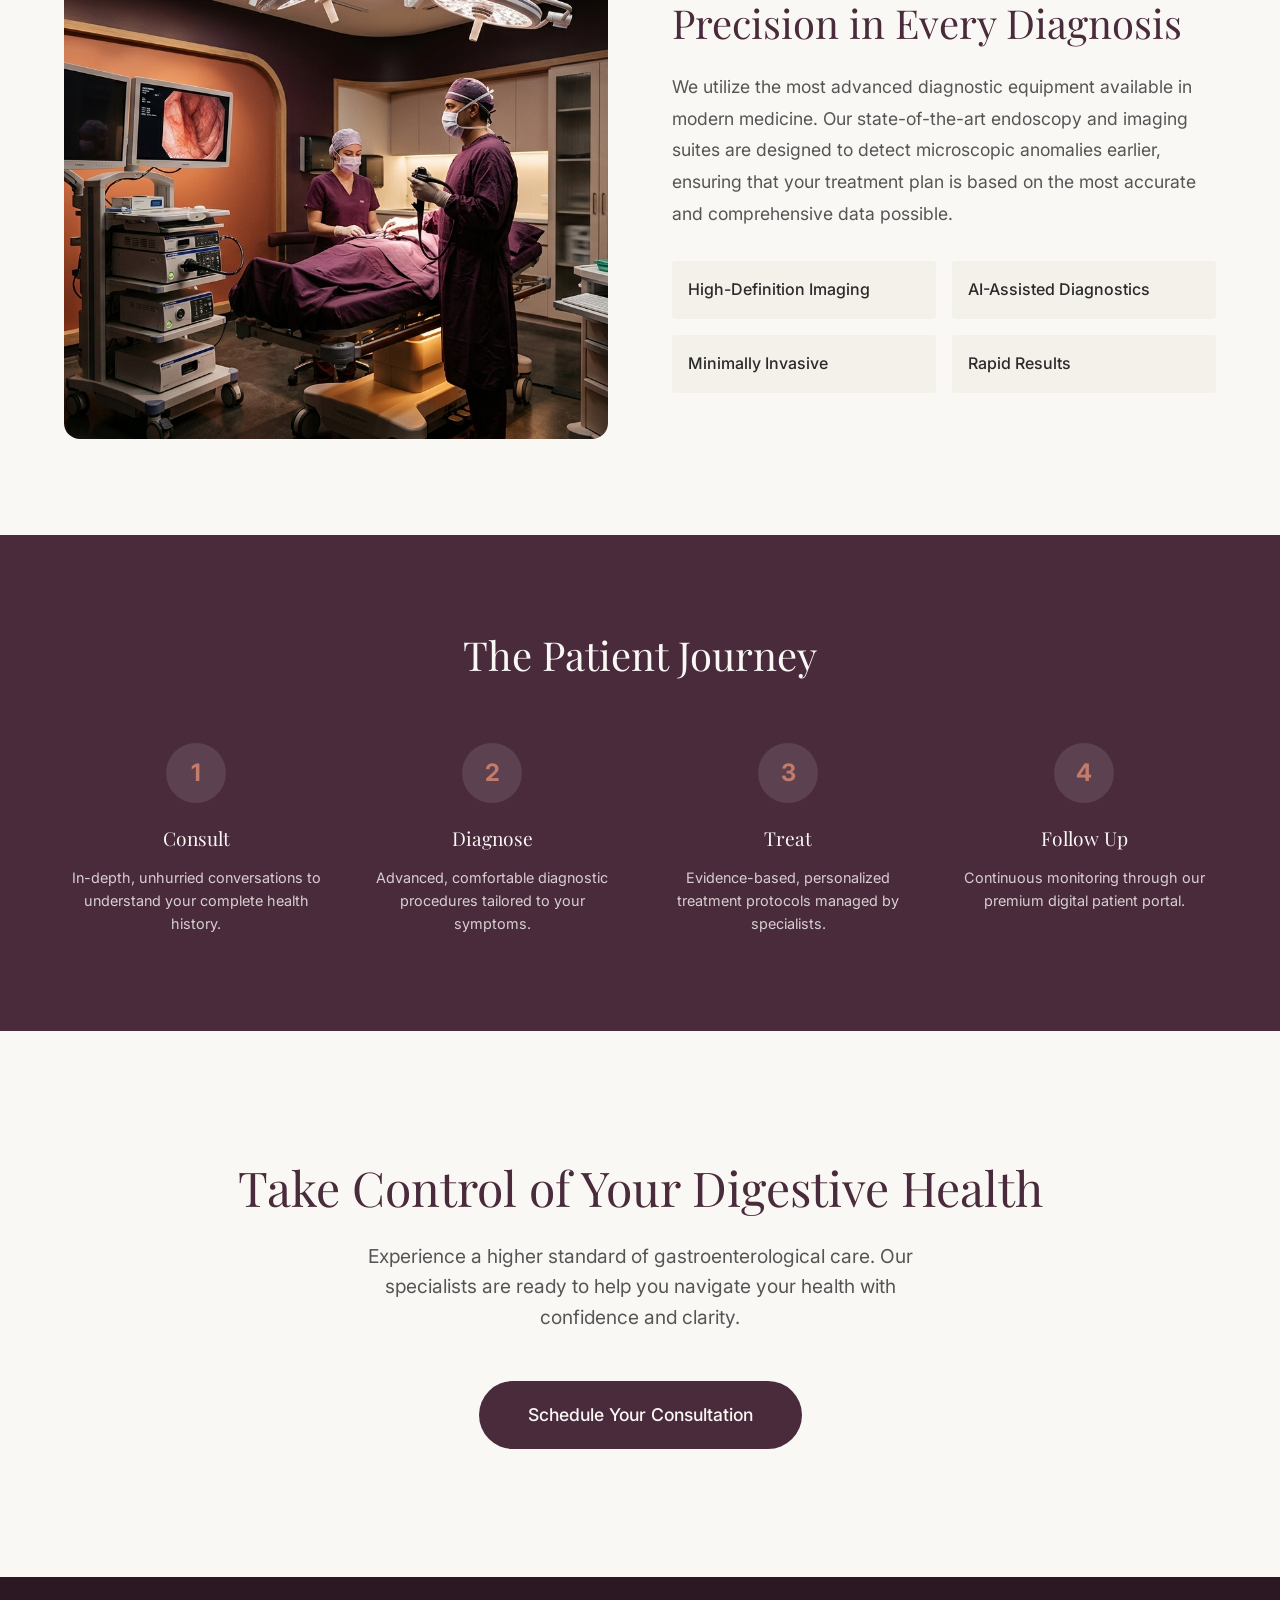
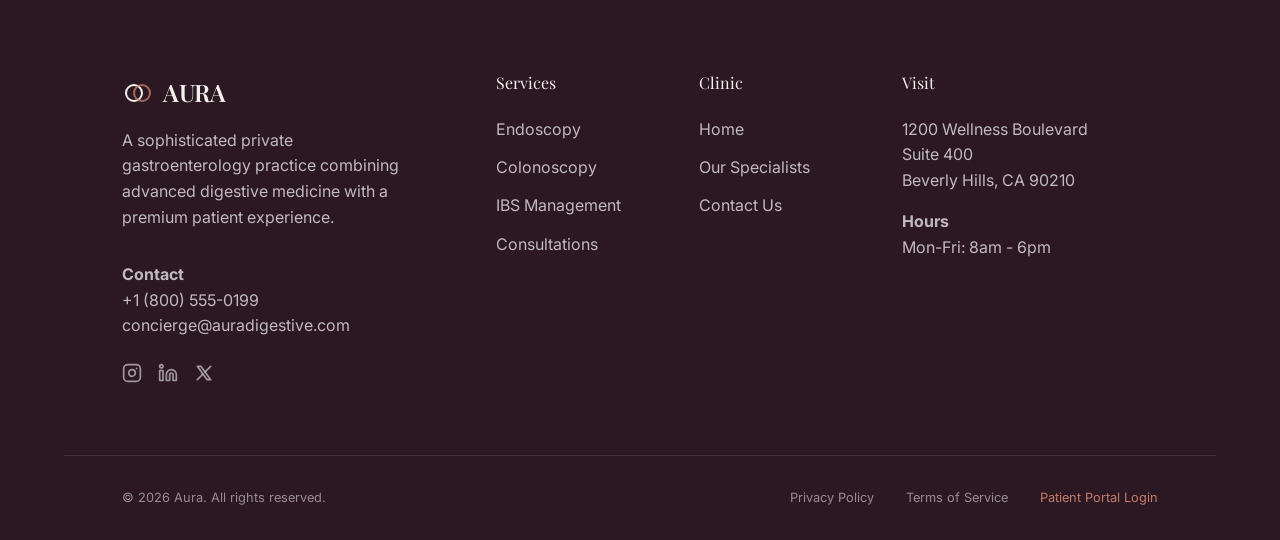
==== commit 6b168c13: "index" ====
--- a/index.html
+++ b/index.html
@@ -46,6 +46,9 @@
       display: flex;
       gap: 1rem;
     }
+    .hero-actions .btn {
+      flex: 1;
+    }
     .hero-image-wrapper {
       position: relative;
       height: 80%;
@@ -97,10 +100,12 @@
       font-size: 1.5rem;
       color: var(--color-plum);
       margin-bottom: 1rem;
+      white-space: nowrap;
     }
     .service-card p {
       color: var(--text-secondary);
       margin-bottom: 1.5rem;
+      text-align: left;
     }
     .service-link {
       font-weight: 600;
--- a/styles.css
+++ b/styles.css
@@ -79,6 +79,12 @@
   overflow-x: hidden;
 }
 
+@media (max-width: 768px) {
+  html {
+    font-size: 14px;
+  }
+}
+
 body {
   font-family: var(--font-sans);
   background-color: var(--bg-primary);
@@ -127,7 +133,7 @@
 
 @media (max-width: 768px) {
   .container {
-    padding: 0 2rem;
+    padding: 0 1rem;
   }
 }
 
@@ -401,6 +407,12 @@
 }
 
 /* Responsive */
+@media (max-width: 1024px) {
+  .btn {
+    white-space: nowrap !important;
+  }
+}
+
 @media (max-width: 768px) {
   .grid-2 {
     grid-template-columns: 1fr;
@@ -417,6 +429,10 @@
     border-bottom: 1px solid var(--border-light);
     padding: 1rem;
   }
+  
+  .btn {
+    white-space: nowrap !important;
+  }
 }
 
 /* Footer Links Hover Effects */
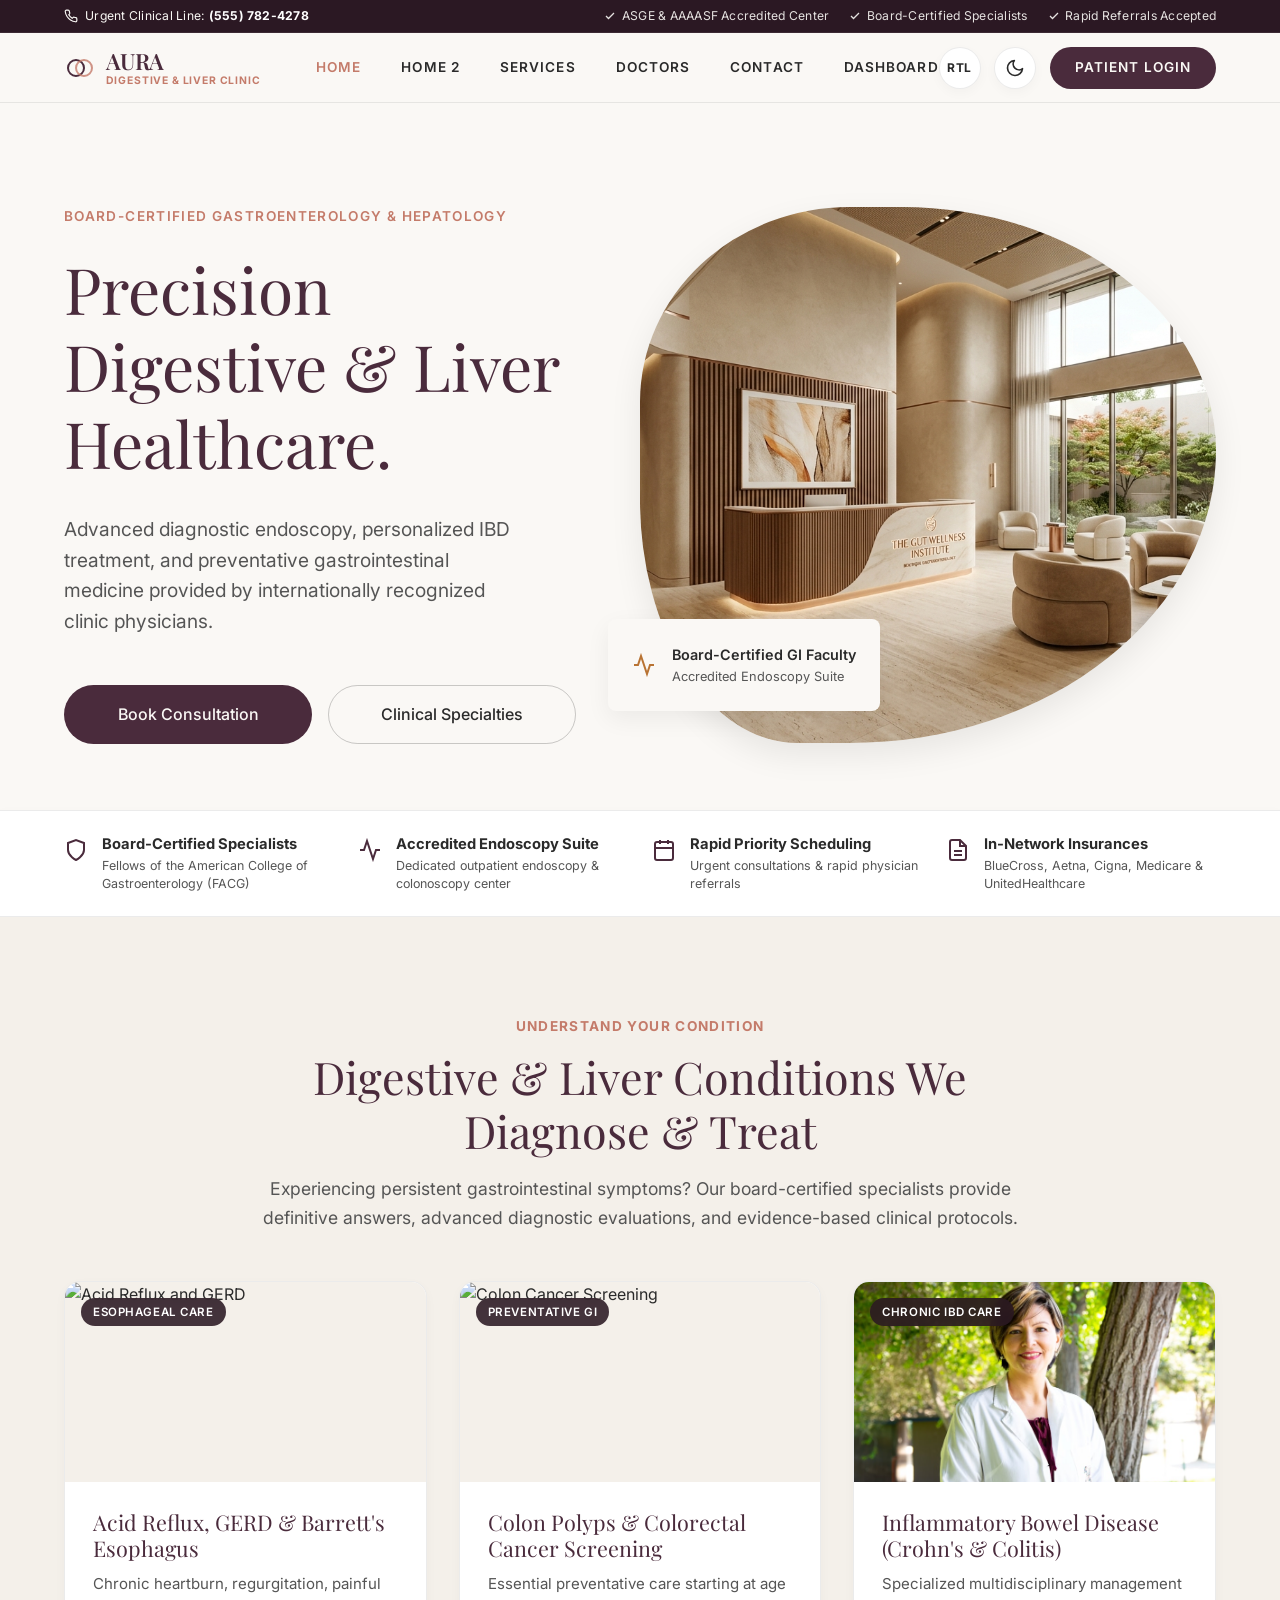
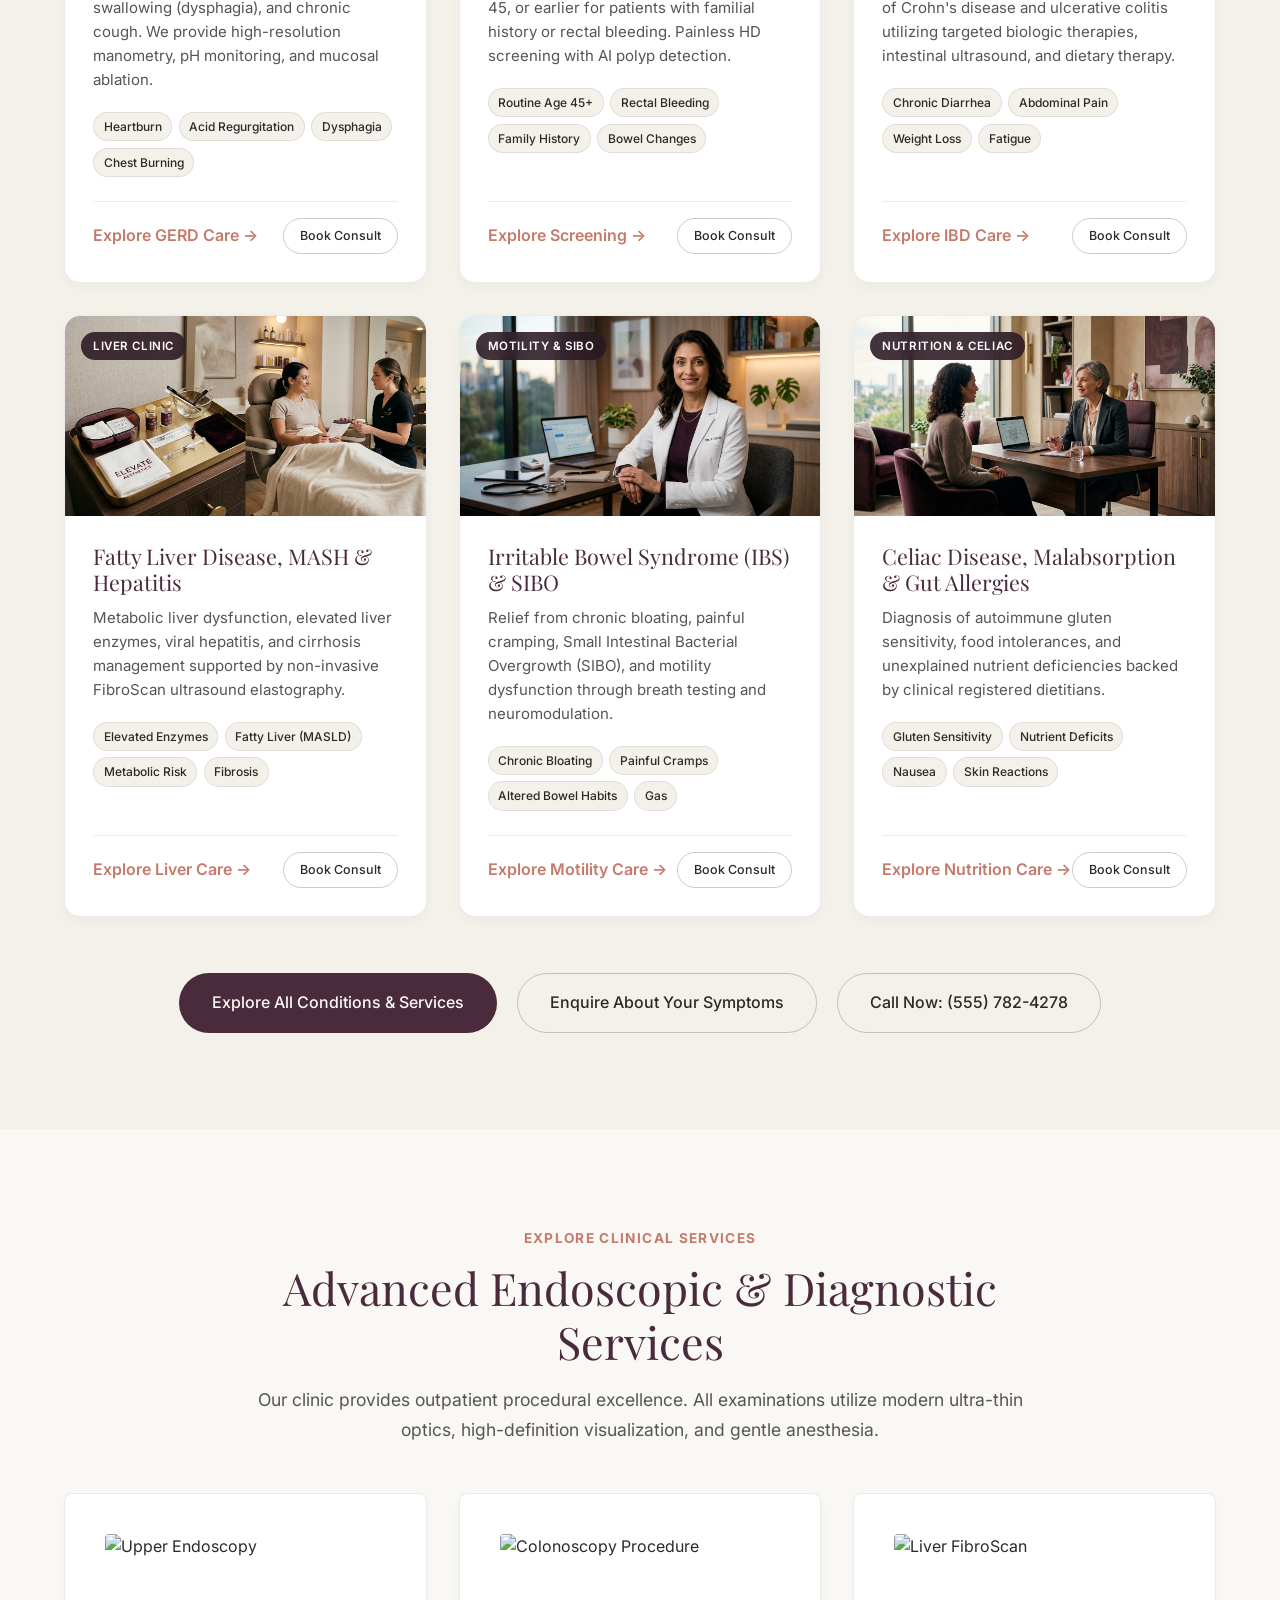
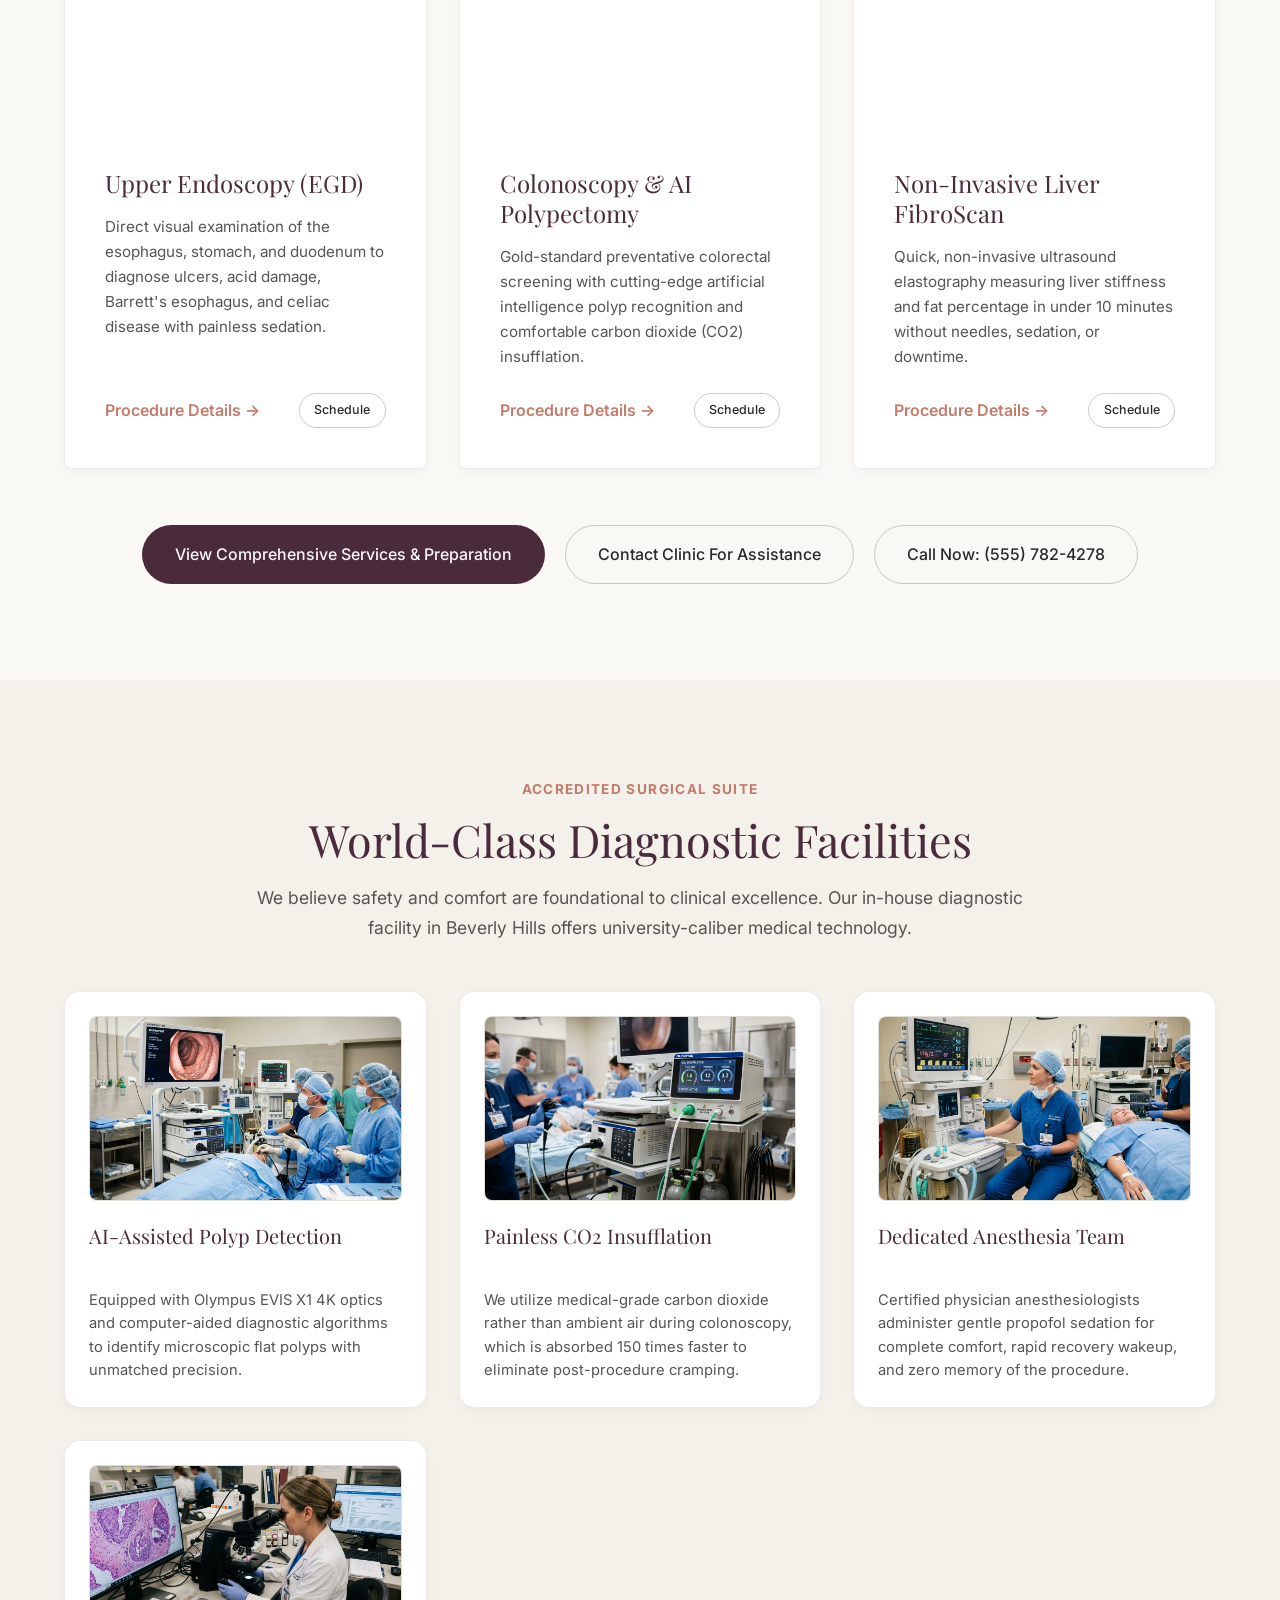
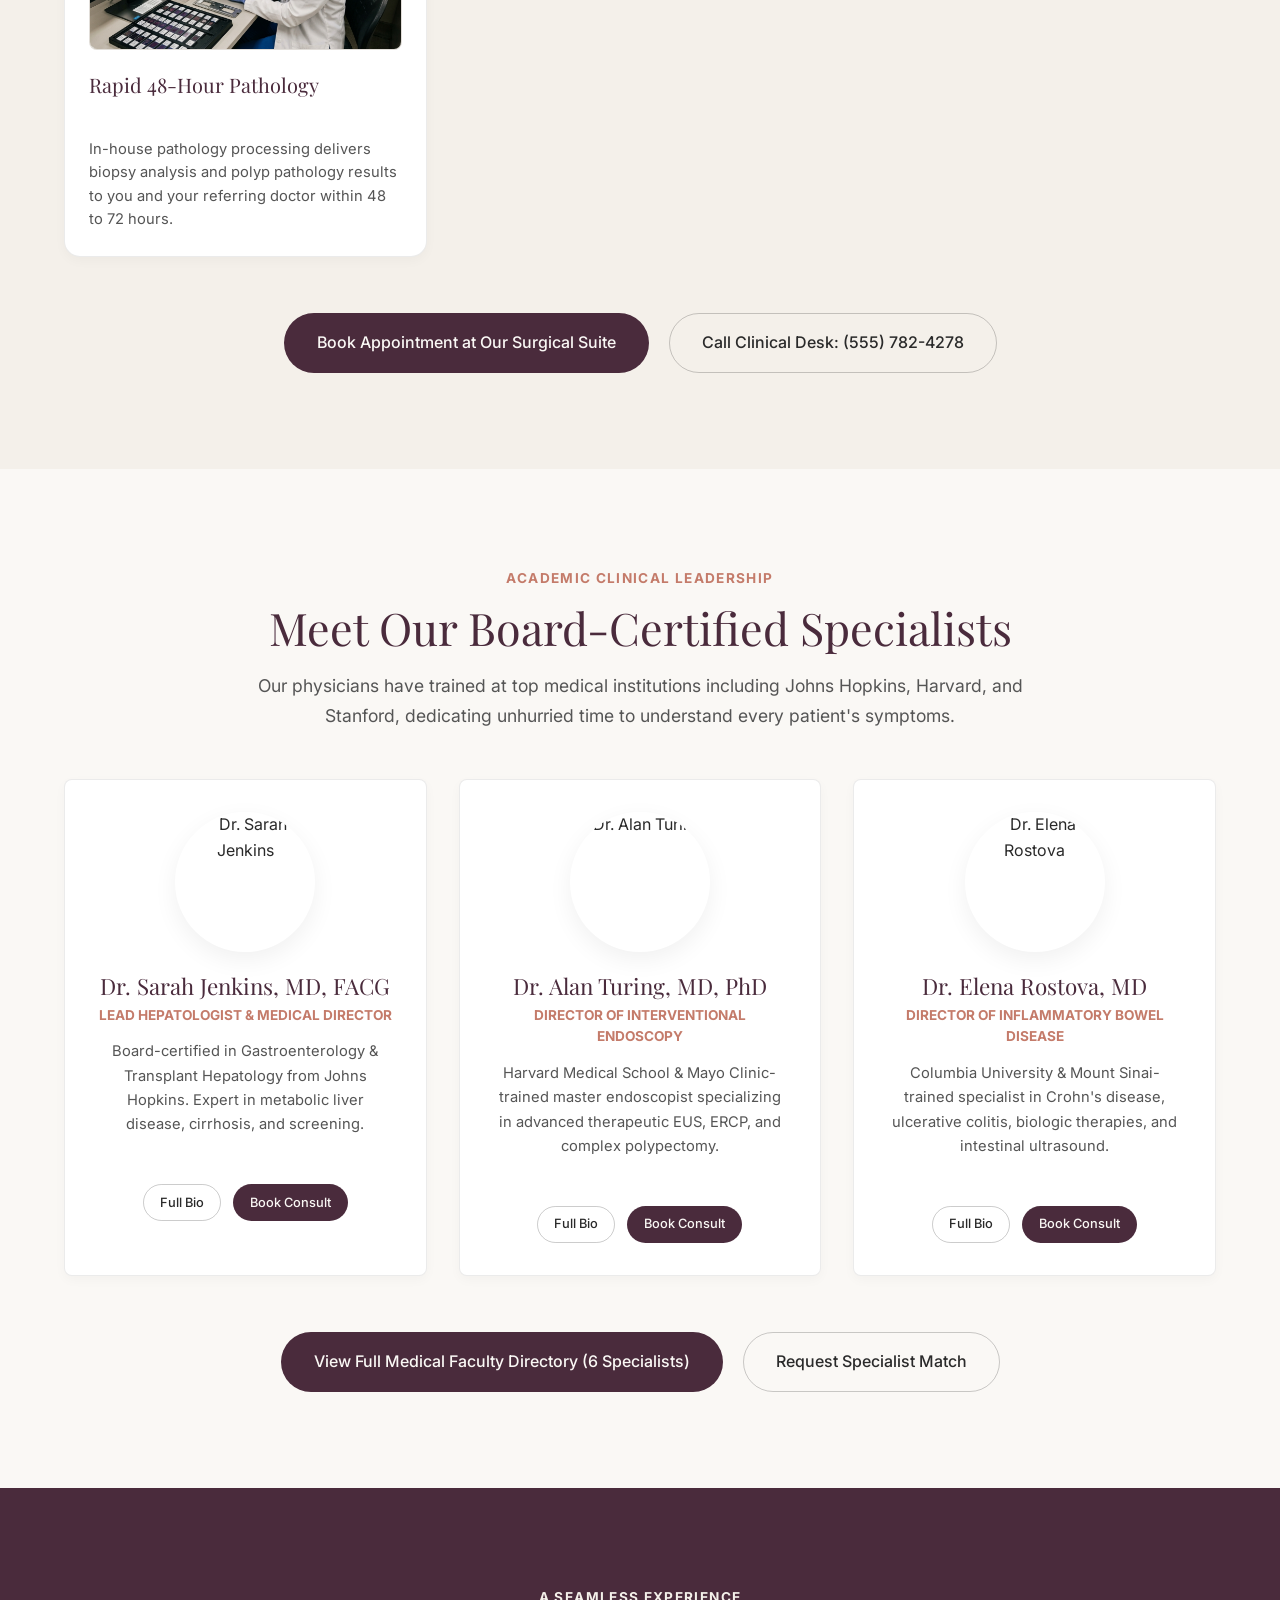
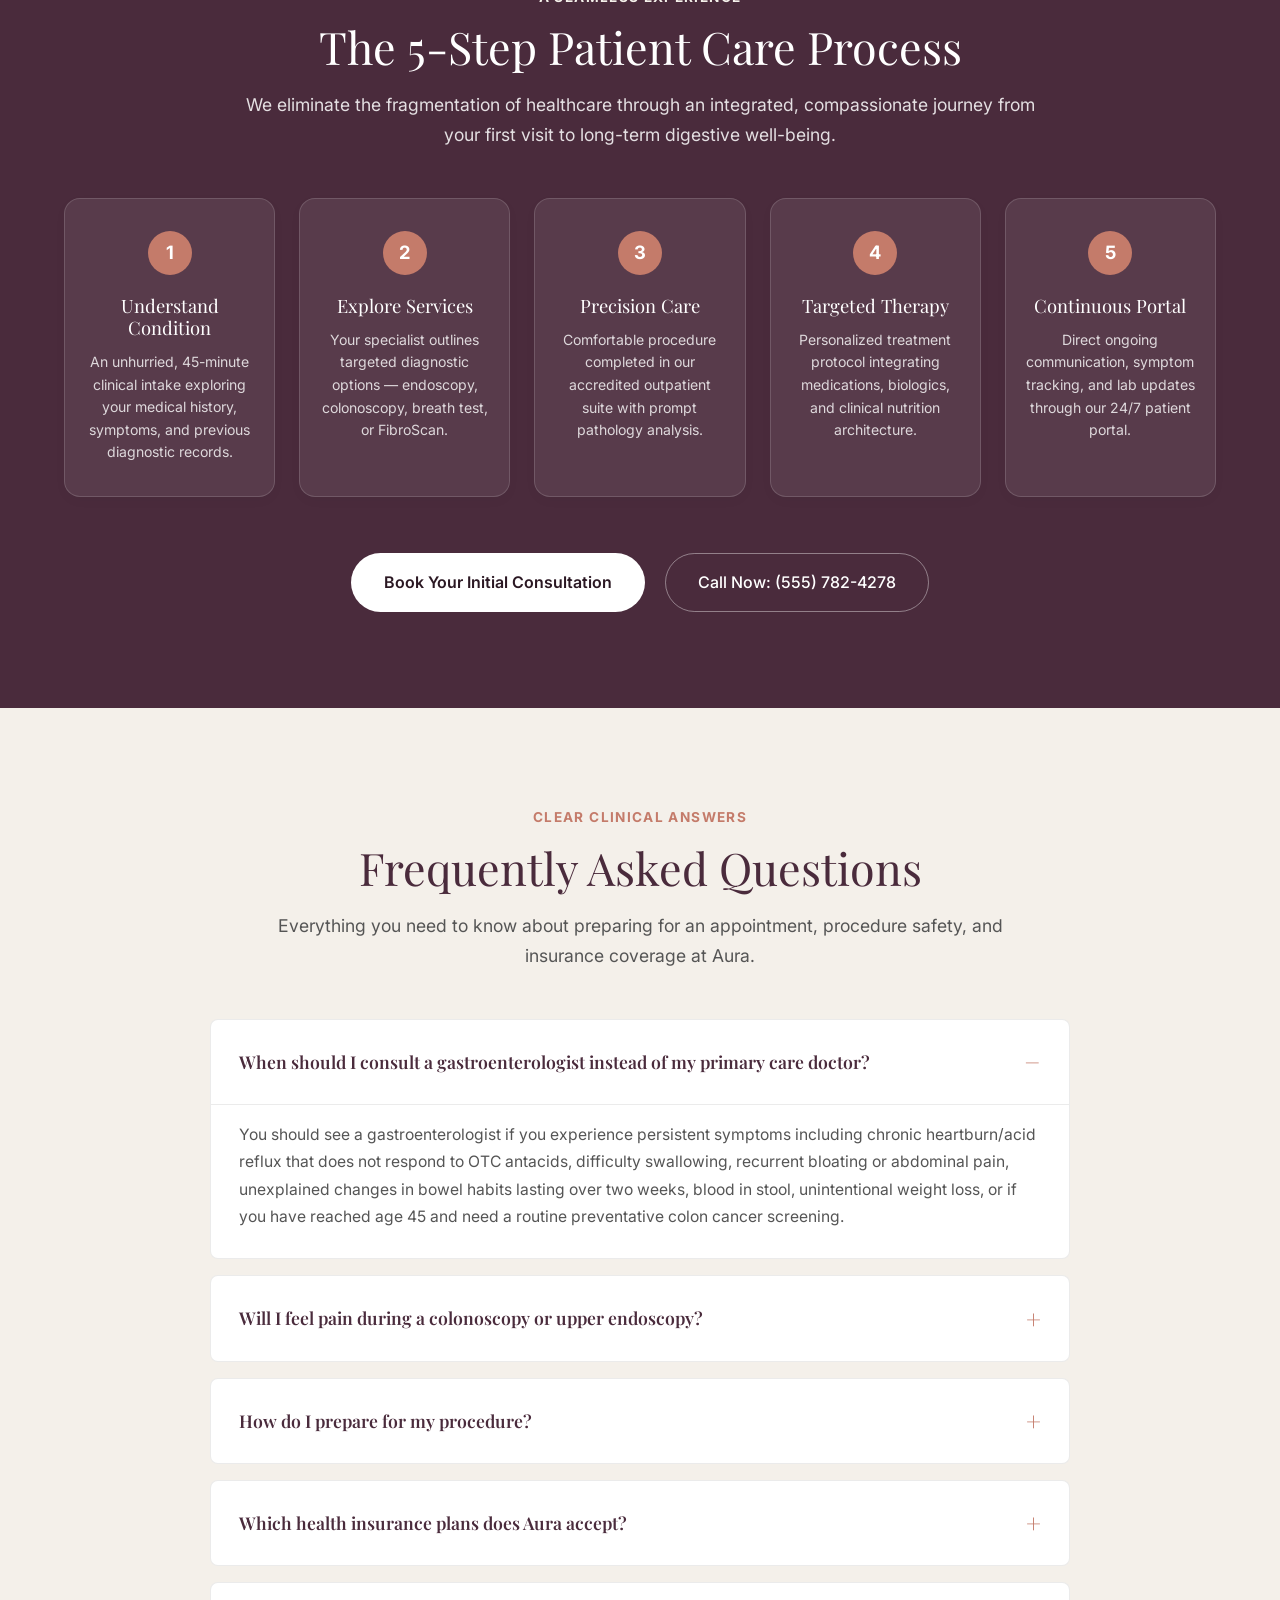
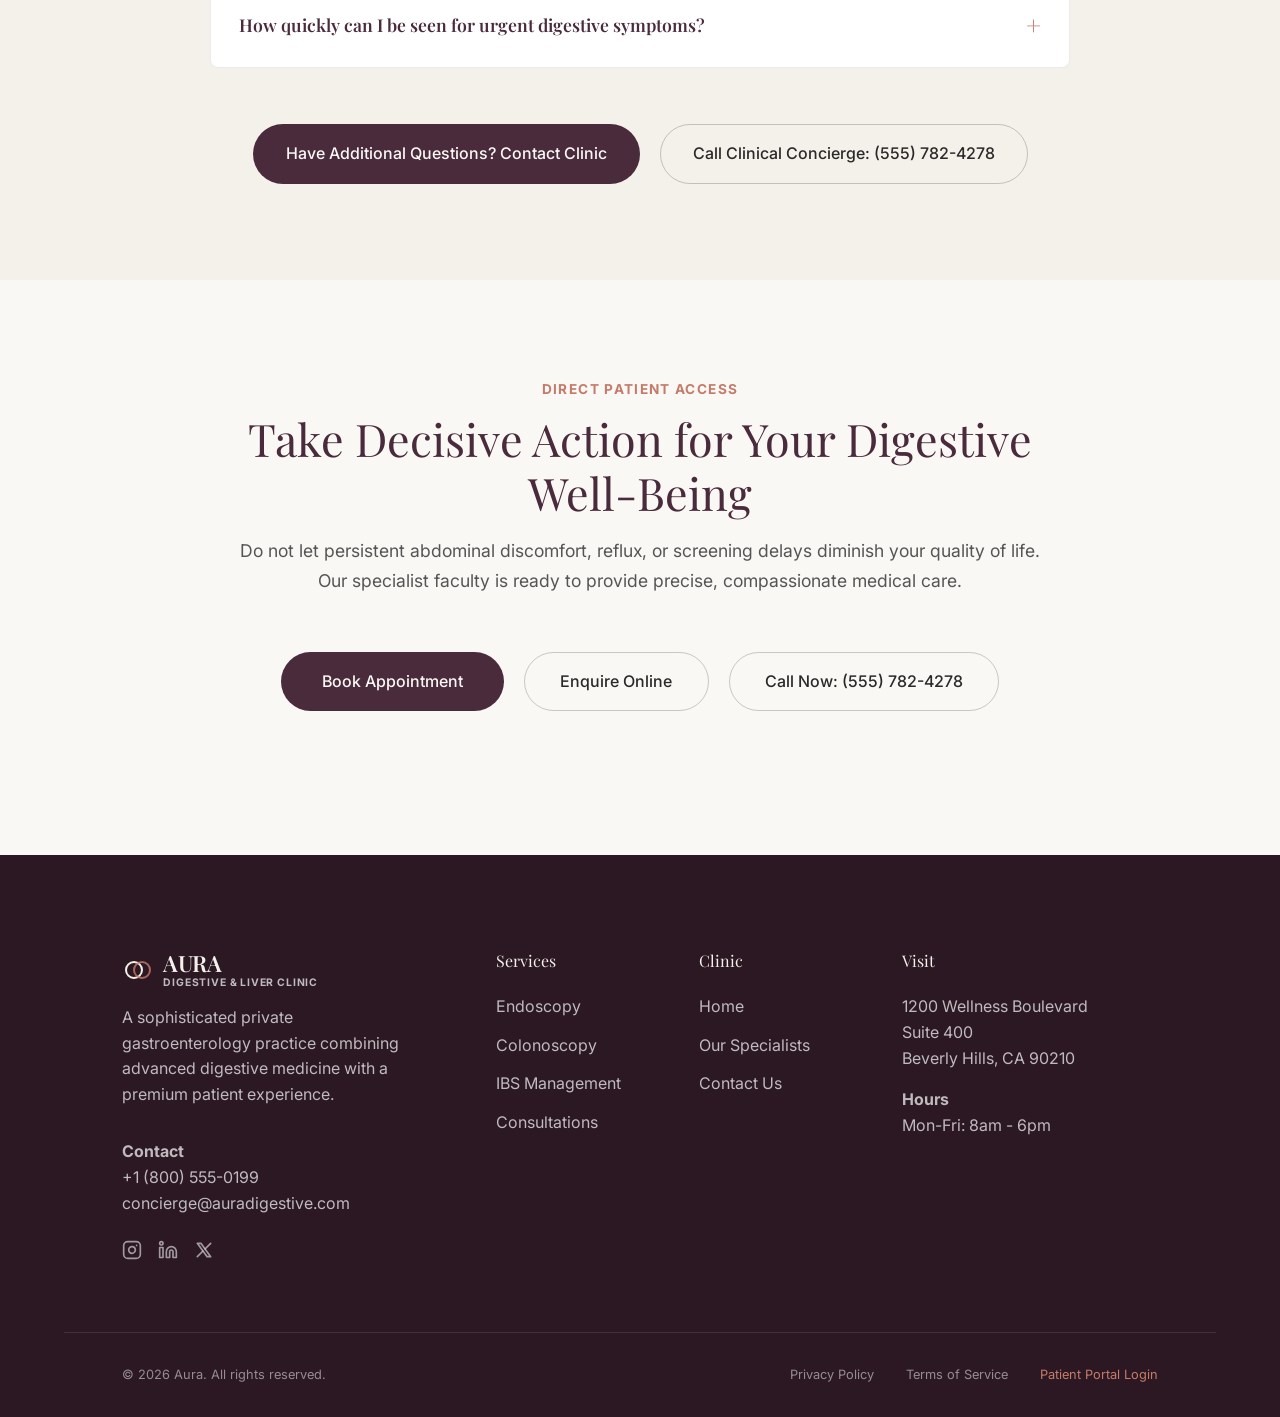
==== commit 7bf57a7f: "index" ====
--- a/index.html
+++ b/index.html
@@ -1,15 +1,19 @@
 <!DOCTYPE html>
 <html lang="en">
+
 <head>
   <link rel="icon" type="image/svg+xml" href="favicon.svg">
   <meta charset="UTF-8">
   <meta name="viewport" content="width=device-width, initial-scale=1.0">
   <title>Gastroenterology & Digestive Health | Premium Care</title>
-  <meta name="description" content="A sophisticated private gastroenterology practice combining advanced digestive medicine with a premium patient experience.">
+  <meta name="description"
+    content="A sophisticated private gastroenterology practice combining advanced digestive medicine with a premium patient experience.">
   <link rel="preconnect" href="https://fonts.googleapis.com">
   <link rel="preconnect" href="https://fonts.gstatic.com" crossorigin>
-  <link href="https://fonts.googleapis.com/css2?family=Inter:wght@300;400;500;600&family=Playfair+Display:wght@400;500;600&display=swap" rel="stylesheet">
-  <link rel="stylesheet" href="styles.css?v=2">
+  <link
+    href="https://fonts.googleapis.com/css2?family=Inter:wght@300;400;500;600&family=Playfair+Display:wght@400;500;600&display=swap"
+    rel="stylesheet">
+  <link rel="stylesheet" href="styles.css?v=3">
   <style>
     /* Home Specific Styles */
     .hero-split {
@@ -17,11 +21,14 @@
       grid-template-columns: 1fr 1fr;
       min-height: 90vh;
       align-items: center;
-      padding-top: 80px; /* Offset navbar */
-    }
+      padding-top: 140px;
+      /* Offset navbar */
+    }
+
     .hero-content {
       padding-inline-end: 4rem;
     }
+
     .hero-eyebrow {
       font-size: 0.85rem;
       text-transform: uppercase;
@@ -31,28 +38,34 @@
       margin-bottom: 1.5rem;
       display: block;
     }
+
     .hero-title {
       font-size: 4rem;
       color: var(--color-plum);
       margin-bottom: 2rem;
     }
+
     .hero-desc {
       font-size: 1.2rem;
       color: var(--text-secondary);
       margin-bottom: 3rem;
       max-width: 90%;
     }
+
     .hero-actions {
       display: flex;
       gap: 1rem;
     }
+
     .hero-actions .btn {
       flex: 1;
     }
+
     .hero-image-wrapper {
       position: relative;
       height: 80%;
     }
+
     .hero-image {
       width: 100%;
       height: 100%;
@@ -60,6 +73,7 @@
       border-radius: 40% 60% 70% 30% / 40% 50% 60% 50%;
       box-shadow: var(--shadow-lg);
     }
+
     .floating-card {
       position: absolute;
       bottom: 2rem;
@@ -72,19 +86,33 @@
       align-items: center;
       gap: 1rem;
     }
-    
+
     .section-title {
       font-size: 2.5rem;
       text-align: center;
       color: var(--color-plum);
       margin-bottom: 4rem;
     }
-    
+
     .card-grid {
       display: grid;
       grid-template-columns: repeat(auto-fit, minmax(300px, 1fr));
       gap: 2rem;
     }
+
+    @media (min-width: 651px) and (max-width: 1024px) {
+      .card-grid {
+        grid-template-columns: repeat(2, 1fr);
+      }
+
+      .card-grid>.service-card:nth-child(3):last-child {
+        grid-column: 1 / -1;
+        width: 100%;
+        max-width: calc(50% - 1rem);
+        margin-inline: auto;
+      }
+    }
+
     .service-card {
       background: var(--bg-tertiary);
       border-radius: var(--radius-md);
@@ -92,21 +120,25 @@
       border: 1px solid var(--border-light);
       transition: all var(--transition-smooth);
     }
+
     .service-card:hover {
       box-shadow: var(--shadow-md);
       transform: translateY(-5px);
     }
+
     .service-card h3 {
       font-size: 1.5rem;
       color: var(--color-plum);
       margin-bottom: 1rem;
       white-space: nowrap;
     }
+
     .service-card p {
       color: var(--text-secondary);
       margin-bottom: 1.5rem;
       text-align: left;
     }
+
     .service-link {
       font-weight: 600;
       color: var(--color-terracotta);
@@ -114,31 +146,69 @@
       align-items: center;
       gap: 0.5rem;
     }
-    
+
     @media (max-width: 1024px) {
-      .hero-title { font-size: 3rem; }
-      .hero-content { padding-inline-end: 2rem; }
-      .hero-split { padding-top: 120px; }
-    }
+      .hero-title {
+        font-size: 3rem;
+      }
+
+      .hero-content {
+        padding-inline-end: 2rem;
+      }
+
+      .hero-split {
+        padding-top: 140px;
+      }
+    }
+
     @media (max-width: 768px) {
       .hero-split {
         grid-template-columns: 1fr;
-        padding-top: 120px;
+        padding-top: 155px;
         padding-bottom: 120px;
         text-align: center;
         gap: 3rem;
       }
-      .hero-content { padding-inline-end: 0; }
-      .hero-actions { justify-content: center; flex-wrap: wrap; }
-      .hero-image-wrapper { height: 400px; border-radius: var(--radius-lg); }
-      .floating-card { display: none; }
-    }
+
+      .hero-content {
+        padding-inline-end: 0;
+      }
+
+      .hero-actions {
+        display: flex;
+        flex-direction: column;
+        align-items: center;
+        gap: 0.85rem;
+        width: 100%;
+        max-width: 320px;
+        margin: 0 auto;
+      }
+
+      .hero-actions .btn {
+        width: 100%;
+        text-align: center;
+        justify-content: center;
+        box-sizing: border-box;
+        padding: 0.95rem 1.5rem !important;
+      }
+
+      .hero-image-wrapper {
+        height: 400px;
+        border-radius: var(--radius-lg);
+      }
+
+      .floating-card {
+        display: none;
+      }
+    }
+
     .journey-grid {
       display: grid;
       grid-template-columns: repeat(4, 1fr);
       gap: 2rem;
       text-align: center;
     }
+
     .features-list {
       list-style: none;
       display: grid;
@@ -146,173 +216,660 @@
       gap: 1rem;
       margin-bottom: 2rem;
     }
+
     @media (max-width: 768px) {
       .journey-grid {
         grid-template-columns: 1fr;
       }
+
       .features-list {
         grid-template-columns: 1fr;
       }
     }
   </style>
 </head>
+
 <body>
 
   <nav class="navbar">
+    <div class="clinic-topbar">
+      <div class="container clinic-topbar-inner">
+        <div class="clinic-topbar-item">
+          <svg width="14" height="14" viewBox="0 0 24 24" fill="none" stroke="currentColor" stroke-width="2">
+            <path
+              d="M22 16.92v3a2 2 0 0 1-2.18 2 19.79 19.79 0 0 1-8.63-3.07 19.5 19.5 0 0 1-6-6 19.79 19.79 0 0 1-3.07-8.67A2 2 0 0 1 4.11 2h3a2 2 0 0 1 2 1.72 12.84 12.84 0 0 0 .7 2.81 2 2 0 0 1-.45 2.11L8.09 9.91a16 16 0 0 0 6 6l1.27-1.27a2 2 0 0 1 2.11-.45 12.84 12.84 0 0 0 2.81.7A2 2 0 0 1 22 16.92z" />
+          </svg>
+          <span>Urgent Clinical Line: <strong>(555) 782-4278</strong></span>
+        </div>
+        <div class="clinic-topbar-badges">
+          <span><svg width="12" height="12" viewBox="0 0 24 24" fill="none" stroke="currentColor" stroke-width="2.5">
+              <polyline points="20 6 9 17 4 12" />
+            </svg> ASGE &amp; AAAASF Accredited Center</span>
+          <span class="desktop-only"><svg width="12" height="12" viewBox="0 0 24 24" fill="none" stroke="currentColor"
+              stroke-width="2.5">
+              <polyline points="20 6 9 17 4 12" />
+            </svg> Board-Certified Specialists</span>
+          <span><svg width="12" height="12" viewBox="0 0 24 24" fill="none" stroke="currentColor" stroke-width="2.5">
+              <polyline points="20 6 9 17 4 12" />
+            </svg> Rapid Referrals Accepted</span>
+        </div>
+      </div>
+    </div>
     <div class="container navbar-inner">
-    <a href="index.html" class="nav-brand">
-  <svg width="32" height="32" viewBox="0 0 32 32" fill="none" style="margin-inline-end: 0.6rem;">
-    <circle cx="12" cy="16" r="8" stroke="currentColor" stroke-width="2"/>
-    <circle cx="20" cy="16" r="8" stroke="var(--color-terracotta)" stroke-width="2" opacity="0.8"/>
-  </svg>
-      AURA</a>
-    <div class="nav-links">
-      <a href="index.html" class="nav-link" style="color: var(--color-terracotta);">Home</a>
-      <a href="home2.html" class="nav-link">Home 2</a>
-      <a href="services.html" class="nav-link">Services</a>
-      <a href="doctors.html" class="nav-link">Doctors</a>
-      <a href="contact.html" class="nav-link">Contact</a>
-      <a href="dashboard.html" class="nav-link">Dashboard</a>
-    </div>
-    <div class="nav-actions">
-        <button id="rtl-toggle" class="theme-toggle" aria-label="Toggle language direction" style="margin-inline-end: 0.5rem;">
-          <svg width="24" height="24" viewBox="0 0 24 24" fill="none" stroke="currentColor" stroke-width="2" stroke-linecap="round" stroke-linejoin="round">
-            <path d="M8 3 4 7l4 4"/>
-            <path d="M4 7h16"/>
-            <path d="m16 21 4-4-4-4"/>
-            <path d="M20 17H4"/>
+      <a href="index.html" class="nav-brand">
+        <svg width="32" height="32" viewBox="0 0 32 32" fill="none" style="margin-inline-end: 0.6rem; flex-shrink: 0;">
+          <circle cx="12" cy="16" r="8" stroke="currentColor" stroke-width="2" />
+          <circle cx="20" cy="16" r="8" stroke="var(--color-terracotta)" stroke-width="2" opacity="0.8" />
+        </svg>
+        <div style="display: flex; flex-direction: column; line-height: 1.15;">
+          <span>AURA</span>
+          <span class="nav-brand-sub">Digestive &amp; Liver Clinic</span>
+        </div>
+      </a>
+      <div class="nav-links">
+        <a href="index.html" class="nav-link" style="color: var(--color-terracotta);">Home</a>
+        <a href="home2.html" class="nav-link">Home 2</a>
+        <a href="services.html" class="nav-link">Services</a>
+        <a href="doctors.html" class="nav-link">Doctors</a>
+        <a href="contact.html" class="nav-link">Contact</a>
+        <a href="dashboard.html" class="nav-link">Dashboard</a>
+      </div>
+      <div class="nav-actions">
+        <button id="rtl-toggle" class="theme-toggle" aria-label="Toggle language direction"
+          title="Switch language direction">
+          <span class="rtl-text">RTL</span>
+        </button>
+        <button id="theme-toggle" class="theme-toggle" aria-label="Toggle dark mode" title="Toggle theme"></button>
+        <button id="mobile-menu-toggle" class="hamburger" aria-label="Toggle navigation">
+          <svg xmlns="http://www.w3.org/2000/svg" width="24" height="24" viewBox="0 0 24 24" fill="none"
+            stroke="currentColor" stroke-width="2" stroke-linecap="round" stroke-linejoin="round"
+            class="hamburger-icon-open">
+            <line x1="3" y1="12" x2="21" y2="12"></line>
+            <line x1="3" y1="6" x2="21" y2="6"></line>
+            <line x1="3" y1="18" x2="21" y2="18"></line>
           </svg>
         </button>
-
-      <button id="theme-toggle" class="theme-toggle" aria-label="Toggle dark mode"></button>
-      <button id="mobile-menu-toggle" class="hamburger" aria-label="Toggle navigation">
-        <svg xmlns="http://www.w3.org/2000/svg" width="24" height="24" viewBox="0 0 24 24" fill="none" stroke="currentColor" stroke-width="2" stroke-linecap="round" stroke-linejoin="round" class="hamburger-icon-open"><line x1="3" y1="12" x2="21" y2="12"></line><line x1="3" y1="6" x2="21" y2="6"></line><line x1="3" y1="18" x2="21" y2="18"></line></svg>
-      </button>
-      <a href="login.html" class="btn btn-secondary">Patient Login</a>
+        <a href="login.html" class="btn btn-primary">Patient Login</a>
+      </div>
     </div>
-      </div>
   </nav>
 
   <main>
     <section class="container hero-split">
       <div class="hero-content">
-        <span class="hero-eyebrow">Gastroenterology & Digestive Health</span>
-        <h1 class="hero-title">Precision. Calm. Human Care.</h1>
-        <p class="hero-desc">Experience advanced digestive medicine in a sophisticated, calm environment designed around your profound well-being.</p>
+        <span class="hero-eyebrow">Board-Certified Gastroenterology &amp; Hepatology</span>
+        <h1 class="hero-title">Precision Digestive &amp; Liver Healthcare.</h1>
+        <p class="hero-desc">Advanced diagnostic endoscopy, personalized IBD treatment, and preventative
+          gastrointestinal medicine provided by internationally recognized clinic physicians.</p>
         <div class="hero-actions">
-          <a href="contact.html" class="btn btn-primary">Book an Appointment</a>
-          <a href="services.html" class="btn btn-secondary">Explore Our Care</a>
+          <a href="contact.html" class="btn btn-primary">Book Consultation</a>
+          <a href="services.html" class="btn btn-secondary">Clinical Specialties</a>
         </div>
       </div>
       <div class="hero-image-wrapper">
-        <img src="assets/home2_hero.jpg" alt="Premium Gastroenterology Consultation" class="hero-image">
+        <img src="assets/home2_hero.jpg" alt="Specialist Gastroenterology Consultation" class="hero-image">
         <div class="floating-card">
-          <svg width="24" height="24" viewBox="0 0 24 24" fill="none" stroke="var(--color-copper)" stroke-width="2"><path d="M22 12h-4l-3 9L9 3l-3 9H2"/></svg>
+          <svg width="24" height="24" viewBox="0 0 24 24" fill="none" stroke="var(--color-copper)" stroke-width="2">
+            <path d="M22 12h-4l-3 9L9 3l-3 9H2" />
+          </svg>
           <div>
-            <div style="font-weight: 600; font-size: 0.9rem;">Specialist-led care</div>
-            <div style="font-size: 0.8rem; color: var(--text-secondary)">Advanced diagnostics</div>
+            <div style="font-weight: 600; font-size: 0.9rem;">Board-Certified GI Faculty</div>
+            <div style="font-size: 0.8rem; color: var(--text-secondary)">Accredited Endoscopy Suite</div>
           </div>
         </div>
       </div>
     </section>
 
+    <!-- Clinical Accreditation & Trust Strip -->
+    <section class="clinic-trust-strip">
+      <div class="container trust-strip-inner">
+        <div class="trust-strip-item">
+          <svg width="24" height="24" viewBox="0 0 24 24" fill="none" stroke="currentColor" stroke-width="2">
+            <path d="M12 22s8-4 8-10V5l-8-3-8 3v7c0 6 8 10 8 10z" />
+          </svg>
+          <div>
+            <strong>Board-Certified Specialists</strong>
+            <span>Fellows of the American College of Gastroenterology (FACG)</span>
+          </div>
+        </div>
+        <div class="trust-strip-item">
+          <svg width="24" height="24" viewBox="0 0 24 24" fill="none" stroke="currentColor" stroke-width="2">
+            <path d="M22 12h-4l-3 9L9 3l-3 9H2" />
+          </svg>
+          <div>
+            <strong>Accredited Endoscopy Suite</strong>
+            <span>Dedicated outpatient endoscopy &amp; colonoscopy center</span>
+          </div>
+        </div>
+        <div class="trust-strip-item">
+          <svg width="24" height="24" viewBox="0 0 24 24" fill="none" stroke="currentColor" stroke-width="2">
+            <rect x="3" y="4" width="18" height="18" rx="2" ry="2" />
+            <line x1="16" y1="2" x2="16" y2="6" />
+            <line x1="8" y1="2" x2="8" y2="6" />
+            <line x1="3" y1="10" x2="21" y2="10" />
+          </svg>
+          <div>
+            <strong>Rapid Priority Scheduling</strong>
+            <span>Urgent consultations &amp; rapid physician referrals</span>
+          </div>
+        </div>
+        <div class="trust-strip-item">
+          <svg width="24" height="24" viewBox="0 0 24 24" fill="none" stroke="currentColor" stroke-width="2">
+            <path d="M14 2H6a2 2 0 0 0-2 2v16a2 2 0 0 0 2 2h12a2 2 0 0 0 2-2V8z" />
+            <polyline points="14 2 14 8 20 8" />
+            <line x1="16" y1="13" x2="8" y2="13" />
+            <line x1="16" y1="17" x2="8" y2="17" />
+          </svg>
+          <div>
+            <strong>In-Network Insurances</strong>
+            <span>BlueCross, Aetna, Cigna, Medicare &amp; UnitedHealthcare</span>
+          </div>
+        </div>
+      </div>
+    </section>
+
+    <!-- SECTION 1: Digestive Conditions We Treat -->
+    <section class="section" id="conditions" style="background-color: var(--bg-secondary);">
+      <div class="container">
+        <div class="section-header-center">
+          <span class="hero-eyebrow">Understand Your Condition</span>
+          <h2>Digestive &amp; Liver Conditions We Diagnose &amp; Treat</h2>
+          <p>Experiencing persistent gastrointestinal symptoms? Our board-certified specialists provide definitive
+            answers, advanced diagnostic evaluations, and evidence-based clinical protocols.</p>
+        </div>
+
+        <div class="conditions-grid">
+          <!-- Condition 1 -->
+          <article class="condition-card">
+            <div class="condition-img-box">
+              <img src="https://images.pexels.com/photos/4225876/pexels-photo-4225876.jpeg" alt="Acid Reflux and GERD"
+                class="condition-img">
+              <span class="condition-badge">Esophageal Care</span>
+            </div>
+            <div class="condition-body">
+              <h3>Acid Reflux, GERD &amp; Barrett's Esophagus</h3>
+              <p>Chronic heartburn, regurgitation, painful swallowing (dysphagia), and chronic cough. We provide
+                high-resolution manometry, pH monitoring, and mucosal ablation.</p>
+              <div class="symptoms-tag-list">
+                <span class="symptom-tag">Heartburn</span>
+                <span class="symptom-tag">Acid Regurgitation</span>
+                <span class="symptom-tag">Dysphagia</span>
+                <span class="symptom-tag">Chest Burning</span>
+              </div>
+              <div class="condition-footer">
+                <a href="services.html" class="service-link">Explore GERD Care &rarr;</a>
+                <a href="contact.html?condition=gerd" class="btn btn-secondary"
+                  style="padding: 0.45rem 1rem !important; font-size: 0.78rem;">Book Consult</a>
+              </div>
+            </div>
+          </article>
+
+          <!-- Condition 2 -->
+          <article class="condition-card">
+            <div class="condition-img-box">
+              <img src="https://images.pexels.com/photos/7108424/pexels-photo-7108424.jpeg" alt="Colon Cancer Screening"
+                class="condition-img">
+              <span class="condition-badge">Preventative GI</span>
+            </div>
+            <div class="condition-body">
+              <h3>Colon Polyps &amp; Colorectal Cancer Screening</h3>
+              <p>Essential preventative care starting at age 45, or earlier for patients with familial history or rectal
+                bleeding. Painless HD screening with AI polyp detection.</p>
+              <div class="symptoms-tag-list">
+                <span class="symptom-tag">Routine Age 45+</span>
+                <span class="symptom-tag">Rectal Bleeding</span>
+                <span class="symptom-tag">Family History</span>
+                <span class="symptom-tag">Bowel Changes</span>
+              </div>
+              <div class="condition-footer">
+                <a href="services.html" class="service-link">Explore Screening &rarr;</a>
+                <a href="contact.html?condition=colonoscopy" class="btn btn-secondary"
+                  style="padding: 0.45rem 1rem !important; font-size: 0.78rem;">Book Consult</a>
+              </div>
+            </div>
+          </article>
+
+          <!-- Condition 3 -->
+          <article class="condition-card">
+            <div class="condition-img-box">
+              <img src="assets/consultation.jpg" alt="Inflammatory Bowel Disease" class="condition-img">
+              <span class="condition-badge">Chronic IBD Care</span>
+            </div>
+            <div class="condition-body">
+              <h3>Inflammatory Bowel Disease (Crohn's &amp; Colitis)</h3>
+              <p>Specialized multidisciplinary management of Crohn's disease and ulcerative colitis utilizing targeted
+                biologic therapies, intestinal ultrasound, and dietary therapy.</p>
+              <div class="symptoms-tag-list">
+                <span class="symptom-tag">Chronic Diarrhea</span>
+                <span class="symptom-tag">Abdominal Pain</span>
+                <span class="symptom-tag">Weight Loss</span>
+                <span class="symptom-tag">Fatigue</span>
+              </div>
+              <div class="condition-footer">
+                <a href="services.html" class="service-link">Explore IBD Care &rarr;</a>
+                <a href="contact.html?condition=ibd" class="btn btn-secondary"
+                  style="padding: 0.45rem 1rem !important; font-size: 0.78rem;">Book Consult</a>
+              </div>
+            </div>
+          </article>
+
+          <!-- Condition 4 -->
+          <article class="condition-card">
+            <div class="condition-img-box">
+              <img src="assets/prep_hero.jpg" alt="Fatty Liver and Hepatology" class="condition-img">
+              <span class="condition-badge">Liver Clinic</span>
+            </div>
+            <div class="condition-body">
+              <h3>Fatty Liver Disease, MASH &amp; Hepatitis</h3>
+              <p>Metabolic liver dysfunction, elevated liver enzymes, viral hepatitis, and cirrhosis management
+                supported by non-invasive FibroScan ultrasound elastography.</p>
+              <div class="symptoms-tag-list">
+                <span class="symptom-tag">Elevated Enzymes</span>
+                <span class="symptom-tag">Fatty Liver (MASLD)</span>
+                <span class="symptom-tag">Metabolic Risk</span>
+                <span class="symptom-tag">Fibrosis</span>
+              </div>
+              <div class="condition-footer">
+                <a href="services.html" class="service-link">Explore Liver Care &rarr;</a>
+                <a href="contact.html?condition=liver" class="btn btn-secondary"
+                  style="padding: 0.45rem 1rem !important; font-size: 0.78rem;">Book Consult</a>
+              </div>
+            </div>
+          </article>
+
+          <!-- Condition 5 -->
+          <article class="condition-card">
+            <div class="condition-img-box">
+              <img src="assets/home2_care.jpg" alt="Irritable Bowel Syndrome" class="condition-img">
+              <span class="condition-badge">Motility &amp; SIBO</span>
+            </div>
+            <div class="condition-body">
+              <h3>Irritable Bowel Syndrome (IBS) &amp; SIBO</h3>
+              <p>Relief from chronic bloating, painful cramping, Small Intestinal Bacterial Overgrowth (SIBO), and
+                motility dysfunction through breath testing and neuromodulation.</p>
+              <div class="symptoms-tag-list">
+                <span class="symptom-tag">Chronic Bloating</span>
+                <span class="symptom-tag">Painful Cramps</span>
+                <span class="symptom-tag">Altered Bowel Habits</span>
+                <span class="symptom-tag">Gas</span>
+              </div>
+              <div class="condition-footer">
+                <a href="services.html" class="service-link">Explore Motility Care &rarr;</a>
+                <a href="contact.html?condition=ibs" class="btn btn-secondary"
+                  style="padding: 0.45rem 1rem !important; font-size: 0.78rem;">Book Consult</a>
+              </div>
+            </div>
+          </article>
+
+          <!-- Condition 6 -->
+          <article class="condition-card">
+            <div class="condition-img-box">
+              <img src="assets/home_hero.jpg" alt="Celiac and Clinical Nutrition" class="condition-img">
+              <span class="condition-badge">Nutrition &amp; Celiac</span>
+            </div>
+            <div class="condition-body">
+              <h3>Celiac Disease, Malabsorption &amp; Gut Allergies</h3>
+              <p>Diagnosis of autoimmune gluten sensitivity, food intolerances, and unexplained nutrient deficiencies
+                backed by clinical registered dietitians.</p>
+              <div class="symptoms-tag-list">
+                <span class="symptom-tag">Gluten Sensitivity</span>
+                <span class="symptom-tag">Nutrient Deficits</span>
+                <span class="symptom-tag">Nausea</span>
+                <span class="symptom-tag">Skin Reactions</span>
+              </div>
+              <div class="condition-footer">
+                <a href="services.html" class="service-link">Explore Nutrition Care &rarr;</a>
+                <a href="contact.html?condition=celiac" class="btn btn-secondary"
+                  style="padding: 0.45rem 1rem !important; font-size: 0.78rem;">Book Consult</a>
+              </div>
+            </div>
+          </article>
+        </div>
+
+        <div class="section-cta-center">
+          <a href="services.html" class="btn btn-primary">Explore All Conditions &amp; Services</a>
+          <a href="contact.html?type=enquiry" class="btn btn-secondary">Enquire About Your Symptoms</a>
+          <a href="tel:5557824278" class="btn btn-secondary">Call Now: (555) 782-4278</a>
+        </div>
+      </div>
+    </section>
+
+    <!-- SECTION 2: Advanced Treatments & Services -->
+    <section class="section">
+      <div class="container">
+        <div class="section-header-center">
+          <span class="hero-eyebrow">Explore Clinical Services</span>
+          <h2>Advanced Endoscopic &amp; Diagnostic Services</h2>
+          <p>Our clinic provides outpatient procedural excellence. All examinations utilize modern ultra-thin optics,
+            high-definition visualization, and gentle anesthesia.</p>
+        </div>
+
+        <div class="card-grid">
+          <div class="service-card">
+            <img src="https://images.pexels.com/photos/8460084/pexels-photo-8460084.jpeg" alt="Upper Endoscopy"
+              style="width: 100%; height: 210px; object-fit: cover; border-radius: var(--radius-sm); margin-bottom: 1.5rem;">
+            <h3 style="white-space: normal;">Upper Endoscopy (EGD)</h3>
+            <p>Direct visual examination of the esophagus, stomach, and duodenum to diagnose ulcers, acid damage,
+              Barrett's esophagus, and celiac disease with painless sedation.</p>
+            <div
+              style="margin-top: auto; display: flex; justify-content: space-between; align-items: center; pt: 1rem;">
+              <a href="services.html" class="service-link">Procedure Details &rarr;</a>
+              <a href="contact.html?service=egd" class="btn btn-secondary"
+                style="padding: 0.4rem 0.9rem !important; font-size: 0.78rem;">Schedule</a>
+            </div>
+          </div>
+
+          <div class="service-card">
+            <img src="https://images.pexels.com/photos/7108177/pexels-photo-7108177.jpeg" alt="Colonoscopy Procedure"
+              style="width: 100%; height: 210px; object-fit: cover; border-radius: var(--radius-sm); margin-bottom: 1.5rem;">
+            <h3 style="white-space: normal;">Colonoscopy &amp; AI Polypectomy</h3>
+            <p>Gold-standard preventative colorectal screening with cutting-edge artificial intelligence polyp
+              recognition and comfortable carbon dioxide (CO2) insufflation.</p>
+            <div
+              style="margin-top: auto; display: flex; justify-content: space-between; align-items: center; pt: 1rem;">
+              <a href="services.html" class="service-link">Procedure Details &rarr;</a>
+              <a href="contact.html?service=colonoscopy" class="btn btn-secondary"
+                style="padding: 0.4rem 0.9rem !important; font-size: 0.78rem;">Schedule</a>
+            </div>
+          </div>
+
+          <div class="service-card">
+            <img src="https://images.pexels.com/photos/16204310/pexels-photo-16204310.jpeg" alt="Liver FibroScan"
+              style="width: 100%; height: 210px; object-fit: cover; border-radius: var(--radius-sm); margin-bottom: 1.5rem;">
+            <h3 style="white-space: normal;">Non-Invasive Liver FibroScan</h3>
+            <p>Quick, non-invasive ultrasound elastography measuring liver stiffness and fat percentage in under 10
+              minutes without needles, sedation, or downtime.</p>
+            <div
+              style="margin-top: auto; display: flex; justify-content: space-between; align-items: center; pt: 1rem;">
+              <a href="services.html" class="service-link">Procedure Details &rarr;</a>
+              <a href="contact.html?service=fibroscan" class="btn btn-secondary"
+                style="padding: 0.4rem 0.9rem !important; font-size: 0.78rem;">Schedule</a>
+            </div>
+          </div>
+
+        </div>
+
+        <div class="section-cta-center">
+          <a href="services.html" class="btn btn-primary">View Comprehensive Services &amp; Preparation</a>
+          <a href="contact.html" class="btn btn-secondary">Contact Clinic For Assistance</a>
+          <a href="tel:5557824278" class="btn btn-secondary">Call Now: (555) 782-4278</a>
+        </div>
+      </div>
+    </section>
+
+    <!-- SECTION 3: Diagnostic Facilities & Technology -->
     <section class="section" style="background-color: var(--bg-secondary);">
       <div class="container">
-        <h2 class="section-title">Digestive Health, Reimagined</h2>
-        <div class="grid-2" style="margin-bottom: 4rem;">
-          <div>
-            <p style="font-size: 1.2rem; color: var(--text-secondary); margin-bottom: 2rem; line-height: 1.8;">Our philosophy transcends traditional clinical environments. We believe that precise, world-class diagnostic medicine must be delivered in an atmosphere that inspires calm and confidence. Your digestive system is at the core of your well-being, and our bespoke approach ensures that every aspect of your care is handled with unparalleled expertise.</p>
-            <a href="about.html" class="service-link">Read our philosophy &rarr;</a>
-          </div>
-          <div style="border-inline-start: 1px solid var(--border-dark); padding-inline-start: 3rem;">
-            <h3 style="color: var(--color-plum); margin-bottom: 1.5rem;">Areas of Care</h3>
-            <ul style="display: flex; flex-direction: column; gap: 1.5rem; color: var(--text-secondary);">
-              <li style="display: flex; align-items: flex-start; gap: 1rem;">
-                <div style="width: 8px; height: 8px; background: var(--color-terracotta); border-radius: 50%; flex-shrink: 0; margin-top: 0.4rem;"></div>
-                <strong>Endoscopy & Advanced Imaging</strong>
-              </li>
-              <li style="display: flex; align-items: flex-start; gap: 1rem;">
-                <div style="width: 8px; height: 8px; background: var(--color-terracotta); border-radius: 50%; flex-shrink: 0; margin-top: 0.4rem;"></div>
-                <strong>Colonoscopy & Preventative Screening</strong>
-              </li>
-              <li style="display: flex; align-items: flex-start; gap: 1rem;">
-                <div style="width: 8px; height: 8px; background: var(--color-terracotta); border-radius: 50%; flex-shrink: 0; margin-top: 0.4rem;"></div>
-                <strong>IBS & Chronic Symptom Management</strong>
-              </li>
-              <li style="display: flex; align-items: flex-start; gap: 1rem;">
-                <div style="width: 8px; height: 8px; background: var(--color-terracotta); border-radius: 50%; flex-shrink: 0; margin-top: 0.4rem;"></div>
-                <strong>Personalized Digestive Consultations</strong>
-              </li>
-            </ul>
-          </div>
+        <div class="section-header-center">
+          <span class="hero-eyebrow">Accredited Surgical Suite</span>
+          <h2>World-Class Diagnostic Facilities</h2>
+          <p>We believe safety and comfort are foundational to clinical excellence. Our in-house diagnostic facility in
+            Beverly Hills offers university-caliber medical technology.</p>
+        </div>
+
+        <div class="facilities-grid">
+          <div class="facility-card">
+            <div class="facility-img-box">
+              <img src="assets/facility_ai_endoscopy.jpg" alt="AI-Assisted Polyp Detection with Olympus 4K Optics" class="facility-img">
+            </div>
+            <h3>AI-Assisted Polyp Detection</h3>
+            <p>Equipped with Olympus EVIS X1 4K optics and computer-aided diagnostic algorithms to identify microscopic
+              flat polyps with unmatched precision.</p>
+          </div>
+
+          <div class="facility-card">
+            <div class="facility-img-box">
+              <img src="assets/facility_co2_device.jpg" alt="Painless Medical CO2 Insufflation System" class="facility-img">
+            </div>
+            <h3>Painless CO2 Insufflation</h3>
+            <p>We utilize medical-grade carbon dioxide rather than ambient air during colonoscopy, which is absorbed 150
+              times faster to eliminate post-procedure cramping.</p>
+          </div>
+
+          <div class="facility-card">
+            <div class="facility-img-box">
+              <img src="assets/facility_anesthesia.jpg" alt="Certified Dedicated Anesthesiology Team" class="facility-img">
+            </div>
+            <h3>Dedicated Anesthesia Team</h3>
+            <p>Certified physician anesthesiologists administer gentle propofol sedation for complete comfort, rapid recovery wakeup, and zero memory of the procedure.</p>
+          </div>
+
+          <div class="facility-card">
+            <div class="facility-img-box">
+              <img src="assets/facility_pathology.jpg" alt="Rapid 48-Hour Pathology Biopsy Laboratory" class="facility-img">
+            </div>
+            <h3>Rapid 48-Hour Pathology</h3>
+            <p>In-house pathology processing delivers biopsy analysis and polyp pathology results to you and your
+              referring doctor within 48 to 72 hours.</p>
+          </div>
+        </div>
+
+        <div class="section-cta-center">
+          <a href="contact.html" class="btn btn-primary">Book Appointment at Our Surgical Suite</a>
+          <a href="tel:5557824278" class="btn btn-secondary">Call Clinical Desk: (555) 782-4278</a>
         </div>
       </div>
     </section>
 
-    <!-- Precision in Every Diagnosis -->
+    <!-- SECTION 4: Doctors & Specialists Spotlight -->
+    <section class="section">
+      <div class="container">
+        <div class="section-header-center">
+          <span class="hero-eyebrow">Academic Clinical Leadership</span>
+          <h2>Meet Our Board-Certified Specialists</h2>
+          <p>Our physicians have trained at top medical institutions including Johns Hopkins, Harvard, and Stanford,
+            dedicating unhurried time to understand every patient's symptoms.</p>
+        </div>
+
+        <div class="card-grid" style="grid-template-columns: repeat(auto-fit, minmax(320px, 1fr));">
+          <!-- Doctor 1 -->
+          <div class="service-card" style="text-align: center; padding: 2rem;">
+            <img src="https://images.pexels.com/photos/19596247/pexels-photo-19596247.jpeg" alt="Dr. Sarah Jenkins"
+              style="width: 140px; height: 140px; border-radius: 50%; object-fit: cover; margin: 0 auto 1.25rem; box-shadow: var(--shadow-md);">
+            <h3 style="font-size: 1.4rem; margin-bottom: 0.3rem;">Dr. Sarah Jenkins, MD, FACG</h3>
+            <div
+              style="font-size: 0.85rem; font-weight: 700; color: var(--color-terracotta); text-transform: uppercase; margin-bottom: 0.8rem;">
+              Lead Hepatologist &amp; Medical Director</div>
+            <p style="text-align: center; font-size: 0.92rem;">Board-certified in Gastroenterology &amp; Transplant
+              Hepatology from Johns Hopkins. Expert in metabolic liver disease, cirrhosis, and screening.</p>
+            <div style="margin-top: 1.5rem; display: flex; justify-content: center; gap: 0.75rem;">
+              <a href="doctors.html" class="btn btn-secondary"
+                style="padding: 0.45rem 1rem !important; font-size: 0.8rem;">Full Bio</a>
+              <a href="contact.html?doctor=jenkins" class="btn btn-primary"
+                style="padding: 0.45rem 1rem !important; font-size: 0.8rem;">Book Consult</a>
+            </div>
+          </div>
+
+          <!-- Doctor 2 -->
+          <div class="service-card" style="text-align: center; padding: 2rem;">
+            <img src="https://images.pexels.com/photos/26336880/pexels-photo-26336880.jpeg" alt="Dr. Alan Turing"
+              style="width: 140px; height: 140px; border-radius: 50%; object-fit: cover; margin: 0 auto 1.25rem; box-shadow: var(--shadow-md);">
+            <h3 style="font-size: 1.4rem; margin-bottom: 0.3rem;">Dr. Alan Turing, MD, PhD</h3>
+            <div
+              style="font-size: 0.85rem; font-weight: 700; color: var(--color-terracotta); text-transform: uppercase; margin-bottom: 0.8rem;">
+              Director of Interventional Endoscopy</div>
+            <p style="text-align: center; font-size: 0.92rem;">Harvard Medical School &amp; Mayo Clinic-trained master
+              endoscopist specializing in advanced therapeutic EUS, ERCP, and complex polypectomy.</p>
+            <div style="margin-top: 1.5rem; display: flex; justify-content: center; gap: 0.75rem;">
+              <a href="doctors.html" class="btn btn-secondary"
+                style="padding: 0.45rem 1rem !important; font-size: 0.8rem;">Full Bio</a>
+              <a href="contact.html?doctor=turing" class="btn btn-primary"
+                style="padding: 0.45rem 1rem !important; font-size: 0.8rem;">Book Consult</a>
+            </div>
+          </div>
+
+          <!-- Doctor 3 -->
+          <div class="service-card" style="text-align: center; padding: 2rem;">
+            <img src="https://images.pexels.com/photos/5215024/pexels-photo-5215024.jpeg" alt="Dr. Elena Rostova"
+              style="width: 140px; height: 140px; border-radius: 50%; object-fit: cover; margin: 0 auto 1.25rem; box-shadow: var(--shadow-md);">
+            <h3 style="font-size: 1.4rem; margin-bottom: 0.3rem;">Dr. Elena Rostova, MD</h3>
+            <div
+              style="font-size: 0.85rem; font-weight: 700; color: var(--color-terracotta); text-transform: uppercase; margin-bottom: 0.8rem;">
+              Director of Inflammatory Bowel Disease</div>
+            <p style="text-align: center; font-size: 0.92rem;">Columbia University &amp; Mount Sinai-trained specialist
+              in Crohn's disease, ulcerative colitis, biologic therapies, and intestinal ultrasound.</p>
+            <div style="margin-top: 1.5rem; display: flex; justify-content: center; gap: 0.75rem;">
+              <a href="doctors.html" class="btn btn-secondary"
+                style="padding: 0.45rem 1rem !important; font-size: 0.8rem;">Full Bio</a>
+              <a href="contact.html?doctor=rostova" class="btn btn-primary"
+                style="padding: 0.45rem 1rem !important; font-size: 0.8rem;">Book Consult</a>
+            </div>
+          </div>
+        </div>
+
+        <div class="section-cta-center">
+          <a href="doctors.html" class="btn btn-primary">View Full Medical Faculty Directory (6 Specialists)</a>
+          <a href="contact.html" class="btn btn-secondary">Request Specialist Match</a>
+        </div>
+      </div>
+    </section>
+
+    <!-- SECTION 5: The 5-Step Patient Care Process -->
+    <section class="section" style="background-color: var(--color-plum); color: var(--text-light);">
+      <div class="container">
+        <div class="section-header-center">
+          <span class="hero-eyebrow" style="color: var(--color-sand);">A Seamless Experience</span>
+          <h2 style="color: #ffffff;">The 5-Step Patient Care Process</h2>
+          <p style="color: rgba(255,255,255,0.85);">We eliminate the fragmentation of healthcare through an integrated,
+            compassionate journey from your first visit to long-term digestive well-being.</p>
+        </div>
+
+        <div class="process-steps-grid">
+          <div class="process-step-card"
+            style="background: rgba(255,255,255,0.08); border-color: rgba(255,255,255,0.15); color: #ffffff;">
+            <div class="step-badge" style="background: var(--color-terracotta); color: #ffffff;">1</div>
+            <h3 style="color: #ffffff;">Understand Condition</h3>
+            <p style="color: rgba(255,255,255,0.8);">An unhurried, 45-minute clinical intake exploring your medical
+              history, symptoms, and previous diagnostic records.</p>
+          </div>
+
+          <div class="process-step-card"
+            style="background: rgba(255,255,255,0.08); border-color: rgba(255,255,255,0.15); color: #ffffff;">
+            <div class="step-badge" style="background: var(--color-terracotta); color: #ffffff;">2</div>
+            <h3 style="color: #ffffff;">Explore Services</h3>
+            <p style="color: rgba(255,255,255,0.8);">Your specialist outlines targeted diagnostic options — endoscopy,
+              colonoscopy, breath test, or FibroScan.</p>
+          </div>
+
+          <div class="process-step-card"
+            style="background: rgba(255,255,255,0.08); border-color: rgba(255,255,255,0.15); color: #ffffff;">
+            <div class="step-badge" style="background: var(--color-terracotta); color: #ffffff;">3</div>
+            <h3 style="color: #ffffff;">Precision Care</h3>
+            <p style="color: rgba(255,255,255,0.8);">Comfortable procedure completed in our accredited outpatient suite
+              with prompt pathology analysis.</p>
+          </div>
+
+          <div class="process-step-card"
+            style="background: rgba(255,255,255,0.08); border-color: rgba(255,255,255,0.15); color: #ffffff;">
+            <div class="step-badge" style="background: var(--color-terracotta); color: #ffffff;">4</div>
+            <h3 style="color: #ffffff;">Targeted Therapy</h3>
+            <p style="color: rgba(255,255,255,0.8);">Personalized treatment protocol integrating medications, biologics,
+              and clinical nutrition architecture.</p>
+          </div>
+
+          <div class="process-step-card"
+            style="background: rgba(255,255,255,0.08); border-color: rgba(255,255,255,0.15); color: #ffffff;">
+            <div class="step-badge" style="background: var(--color-terracotta); color: #ffffff;">5</div>
+            <h3 style="color: #ffffff;">Continuous Portal</h3>
+            <p style="color: rgba(255,255,255,0.8);">Direct ongoing communication, symptom tracking, and lab updates
+              through our 24/7 patient portal.</p>
+          </div>
+        </div>
+
+        <div class="section-cta-center">
+          <a href="contact.html" class="btn btn-primary"
+            style="background: #ffffff; color: var(--color-plum-dark); font-weight: 600;">Book Your Initial
+            Consultation</a>
+          <a href="tel:5557824278" class="btn btn-secondary"
+            style="border-color: rgba(255,255,255,0.4); color: #ffffff;">Call Now: (555) 782-4278</a>
+        </div>
+      </div>
+    </section>
+
+    <!-- SECTION 6: Frequently Asked Clinical Questions (FAQs) -->
+    <section class="section" style="background-color: var(--bg-secondary);">
+      <div class="container">
+        <div class="section-header-center">
+          <span class="hero-eyebrow">Clear Clinical Answers</span>
+          <h2>Frequently Asked Questions</h2>
+          <p>Everything you need to know about preparing for an appointment, procedure safety, and insurance coverage at
+            Aura.</p>
+        </div>
+
+        <div class="faq-accordion">
+          <details class="faq-card" open>
+            <summary>When should I consult a gastroenterologist instead of my primary care doctor?</summary>
+            <div class="faq-content">
+              You should see a gastroenterologist if you experience persistent symptoms including chronic heartburn/acid
+              reflux that does not respond to OTC antacids, difficulty swallowing, recurrent bloating or abdominal pain,
+              unexplained changes in bowel habits lasting over two weeks, blood in stool, unintentional weight loss, or
+              if you have reached age 45 and need a routine preventative colon cancer screening.
+            </div>
+          </details>
+
+          <details class="faq-card">
+            <summary>Will I feel pain during a colonoscopy or upper endoscopy?</summary>
+            <div class="faq-content">
+              No. At Aura, all endoscopic procedures are performed with gentle, monitored anesthesia care (propofol)
+              administered by board-certified anesthesiologists. You are completely asleep and comfortable during the
+              examination, wake up within 10 to 15 minutes post-procedure feeling clear-headed, and have no memory of
+              the procedure. We also use carbon dioxide (CO2) insufflation rather than air to prevent post-procedure gas
+              pains.
+            </div>
+          </details>
+
+          <details class="faq-card">
+            <summary>How do I prepare for my procedure?</summary>
+            <div class="faq-content">
+              For colonoscopies, you will follow a clear liquid diet the day prior and consume a low-volume,
+              well-tolerated bowel preparation solution prescribed by our clinic. For upper endoscopy, you simply fast
+              for 8 hours prior to your morning appointment. Full step-by-step digital instructions, videos, and a
+              direct clinical prep helpline are provided to every patient.
+            </div>
+          </details>
+
+          <details class="faq-card">
+            <summary>Which health insurance plans does Aura accept?</summary>
+            <div class="faq-content">
+              We are in-network with most major PPO, Medicare, and commercial insurance providers, including BlueCross
+              BlueShield, Aetna, Cigna, Medicare, and UnitedHealthcare. Our dedicated insurance concierge provides
+              complete pre-authorization and transparent benefit checks prior to your visit.
+            </div>
+          </details>
+
+          <details class="faq-card">
+            <summary>How quickly can I be seen for urgent digestive symptoms?</summary>
+            <div class="faq-content">
+              We maintain dedicated same-week and 48-hour priority clinical slots for urgent indications, including
+              unexplained rectal bleeding, severe dysphagia, acute IBD flare-ups, and urgent physician referrals. Call
+              our priority intake line directly at (555) 782-4278.
+            </div>
+          </details>
+        </div>
+
+        <div class="section-cta-center">
+          <a href="contact.html" class="btn btn-primary">Have Additional Questions? Contact Clinic</a>
+          <a href="tel:5557824278" class="btn btn-secondary">Call Clinical Concierge: (555) 782-4278</a>
+        </div>
+      </div>
+    </section>
+
+    <!-- SECTION 7: Final Appointment & Contact Options -->
     <section class="section container">
-      <div class="grid-2" style="align-items: center;">
-        <div style="border-radius: var(--radius-lg); overflow: hidden; height: 500px;">
-          <img src="assets/services_hero.jpg" alt="Clinical precision" style="width: 100%; height: 100%; object-fit: cover;">
-        </div>
-        <div>
-          <span class="hero-eyebrow">State-of-the-art</span>
-          <h2 style="font-size: 2.5rem; color: var(--color-plum); margin-bottom: 1.5rem;">Precision in Every Diagnosis</h2>
-          <p style="font-size: 1.1rem; color: var(--text-secondary); margin-bottom: 2rem; line-height: 1.8;">
-            We utilize the most advanced diagnostic equipment available in modern medicine. Our state-of-the-art endoscopy and imaging suites are designed to detect microscopic anomalies earlier, ensuring that your treatment plan is based on the most accurate and comprehensive data possible.
-          </p>
-          <ul class="features-list">
-            <li style="padding: 1rem; background: var(--bg-secondary); border-radius: var(--radius-sm); font-weight: 500;">High-Definition Imaging</li>
-            <li style="padding: 1rem; background: var(--bg-secondary); border-radius: var(--radius-sm); font-weight: 500;">AI-Assisted Diagnostics</li>
-            <li style="padding: 1rem; background: var(--bg-secondary); border-radius: var(--radius-sm); font-weight: 500;">Minimally Invasive</li>
-            <li style="padding: 1rem; background: var(--bg-secondary); border-radius: var(--radius-sm); font-weight: 500;">Rapid Results</li>
-          </ul>
-        </div>
-      </div>
-    </section>
-
-    <!-- Patient Experience Journey -->
-    <section class="section" style="background-color: var(--color-plum); color: var(--text-light);">
-      <div class="container text-center">
-        <h2 style="font-size: 2.5rem; margin-bottom: 4rem; text-align: center;">The Patient Journey</h2>
-        <div class="journey-grid">
-          
-          <div style="display: flex; flex-direction: column; align-items: center;">
-            <div style="width: 60px; height: 60px; background: rgba(255,255,255,0.1); border-radius: 50%; display: flex; align-items: center; justify-content: center; margin: 0 auto 1.5rem; font-size: 1.5rem; font-weight: bold; color: var(--color-terracotta);">1</div>
-            <h3 style="font-size: 1.2rem; margin-bottom: 1rem; text-align: center;">Consult</h3>
-            <p style="font-size: 0.9rem; opacity: 0.8; margin: 0; text-align: center;">In-depth, unhurried conversations to understand your complete health history.</p>
-          </div>
-          
-          <div style="display: flex; flex-direction: column; align-items: center;">
-            <div style="width: 60px; height: 60px; background: rgba(255,255,255,0.1); border-radius: 50%; display: flex; align-items: center; justify-content: center; margin: 0 auto 1.5rem; font-size: 1.5rem; font-weight: bold; color: var(--color-terracotta);">2</div>
-            <h3 style="font-size: 1.2rem; margin-bottom: 1rem; text-align: center;">Diagnose</h3>
-            <p style="font-size: 0.9rem; opacity: 0.8; margin: 0; text-align: center;">Advanced, comfortable diagnostic procedures tailored to your symptoms.</p>
-          </div>
-
-          <div style="display: flex; flex-direction: column; align-items: center;">
-            <div style="width: 60px; height: 60px; background: rgba(255,255,255,0.1); border-radius: 50%; display: flex; align-items: center; justify-content: center; margin: 0 auto 1.5rem; font-size: 1.5rem; font-weight: bold; color: var(--color-terracotta);">3</div>
-            <h3 style="font-size: 1.2rem; margin-bottom: 1rem; text-align: center;">Treat</h3>
-            <p style="font-size: 0.9rem; opacity: 0.8; margin: 0; text-align: center;">Evidence-based, personalized treatment protocols managed by specialists.</p>
-          </div>
-
-          <div style="display: flex; flex-direction: column; align-items: center;">
-            <div style="width: 60px; height: 60px; background: rgba(255,255,255,0.1); border-radius: 50%; display: flex; align-items: center; justify-content: center; margin: 0 auto 1.5rem; font-size: 1.5rem; font-weight: bold; color: var(--color-terracotta);">4</div>
-            <h3 style="font-size: 1.2rem; margin-bottom: 1rem; text-align: center;">Follow Up</h3>
-            <p style="font-size: 0.9rem; opacity: 0.8; margin: 0; text-align: center;">Continuous monitoring through our premium digital patient portal.</p>
-          </div>
-
-        </div>
-      </div>
-    </section>
-
-    <!-- Final CTA -->
-    <section class="section container" style="text-align: center; padding: 8rem 5%;">
-      <h2 style="font-size: 3rem; color: var(--color-plum); margin-bottom: 1.5rem;">Take Control of Your Digestive Health</h2>
-      <p style="font-size: 1.2rem; color: var(--text-secondary); max-width: 600px; margin: 0 auto 3rem;">
-        Experience a higher standard of gastroenterological care. Our specialists are ready to help you navigate your health with confidence and clarity.
-      </p>
-      <div style="display: flex; justify-content: center; gap: 1.5rem;">
-        <a href="contact.html" class="btn btn-primary" style="padding: 1.2rem 3rem; font-size: 1.1rem;">Schedule Your Consultation</a>
+      <div class="section-header-center" style="max-width: 820px;">
+        <span class="hero-eyebrow">Direct Patient Access</span>
+        <h2>Take Decisive Action for Your Digestive Well-Being</h2>
+        <p>Do not let persistent abdominal discomfort, reflux, or screening delays diminish your quality of life. Our
+          specialist faculty is ready to provide precise, compassionate medical care.</p>
+
+        <div class="section-cta-center">
+          <a href="contact.html" class="btn btn-primary" style="padding: 1rem 2.5rem; font-size: 1rem;">Book
+            Appointment</a>
+          <a href="contact.html?type=enquiry" class="btn btn-secondary"
+            style="padding: 1rem 2.2rem; font-size: 1rem;">Enquire Online</a>
+          <a href="tel:5557824278" class="btn btn-secondary" style="padding: 1rem 2.2rem; font-size: 1rem;">Call Now:
+            (555) 782-4278</a>
+        </div>
       </div>
     </section>
   </main>
@@ -321,32 +878,53 @@
     <div class="container footer-grid">
       <div>
         <div class="nav-brand" style="color: var(--color-sand); margin-bottom: 1rem;">
-  <svg width="32" height="32" viewBox="0 0 32 32" fill="none" style="margin-inline-end: 0.6rem;">
-    <circle cx="12" cy="16" r="8" stroke="currentColor" stroke-width="2"/>
-    <circle cx="20" cy="16" r="8" stroke="var(--color-terracotta)" stroke-width="2" opacity="0.8"/>
-  </svg>
-      AURA</div>
-        <p style="color: rgba(255,255,255,0.7); max-width: 300px; margin-bottom: 2rem;">A sophisticated private gastroenterology practice combining advanced digestive medicine with a premium patient experience.</p>
+          <svg width="32" height="32" viewBox="0 0 32 32" fill="none"
+            style="margin-inline-end: 0.6rem; flex-shrink: 0;">
+            <circle cx="12" cy="16" r="8" stroke="currentColor" stroke-width="2" />
+            <circle cx="20" cy="16" r="8" stroke="var(--color-terracotta)" stroke-width="2" opacity="0.8" />
+          </svg>
+          <div style="display: flex; flex-direction: column; line-height: 1.15;">
+            <span>AURA</span>
+            <span class="nav-brand-sub" style="color: rgba(255,255,255,0.7);">Digestive &amp; Liver Clinic</span>
+          </div>
+        </div>
+        <p style="color: rgba(255,255,255,0.7); max-width: 300px; margin-bottom: 2rem;">A sophisticated private
+          gastroenterology practice combining advanced digestive medicine with a premium patient experience.</p>
         <div style="color: rgba(255,255,255,0.7);">
           <p><strong>Contact</strong></p>
           <p>+1 (800) 555-0199</p>
-                    <p>concierge@auradigestive.com</p>
+          <p>concierge@auradigestive.com</p>
           <div style="display: flex; gap: 1rem; margin-top: 1.5rem;">
             <a href="#" aria-label="Instagram" class="social-icon">
-              <svg width="20" height="20" viewBox="0 0 24 24" fill="none" stroke="currentColor" stroke-width="2" stroke-linecap="round" stroke-linejoin="round"><rect x="2" y="2" width="20" height="20" rx="5" ry="5"></rect><path d="M16 11.37A4 4 0 1 1 12.63 8 4 4 0 0 1 16 11.37z"></path><line x1="17.5" y1="6.5" x2="17.51" y2="6.5"></line></svg>
+              <svg width="20" height="20" viewBox="0 0 24 24" fill="none" stroke="currentColor" stroke-width="2"
+                stroke-linecap="round" stroke-linejoin="round">
+                <rect x="2" y="2" width="20" height="20" rx="5" ry="5"></rect>
+                <path d="M16 11.37A4 4 0 1 1 12.63 8 4 4 0 0 1 16 11.37z"></path>
+                <line x1="17.5" y1="6.5" x2="17.51" y2="6.5"></line>
+              </svg>
             </a>
             <a href="#" aria-label="LinkedIn" class="social-icon">
-              <svg width="20" height="20" viewBox="0 0 24 24" fill="none" stroke="currentColor" stroke-width="2" stroke-linecap="round" stroke-linejoin="round"><path d="M16 8a6 6 0 0 1 6 6v7h-4v-7a2 2 0 0 0-2-2 2 2 0 0 0-2 2v7h-4v-7a6 6 0 0 1 6-6z"></path><rect x="2" y="9" width="4" height="12"></rect><circle cx="4" cy="4" r="2"></circle></svg>
+              <svg width="20" height="20" viewBox="0 0 24 24" fill="none" stroke="currentColor" stroke-width="2"
+                stroke-linecap="round" stroke-linejoin="round">
+                <path d="M16 8a6 6 0 0 1 6 6v7h-4v-7a2 2 0 0 0-2-2 2 2 0 0 0-2 2v7h-4v-7a6 6 0 0 1 6-6z"></path>
+                <rect x="2" y="9" width="4" height="12"></rect>
+                <circle cx="4" cy="4" r="2"></circle>
+              </svg>
             </a>
             <a href="#" aria-label="Twitter" class="social-icon">
-              <svg width="20" height="20" viewBox="0 0 24 24" fill="none" stroke="currentColor" stroke-width="2" stroke-linecap="round" stroke-linejoin="round"><path d="M4 4l11.733 16h4.267l-11.733 -16z"></path><path d="M4 20l6.768 -6.768m2.46 -2.46l6.772 -6.772"></path></svg>
+              <svg width="20" height="20" viewBox="0 0 24 24" fill="none" stroke="currentColor" stroke-width="2"
+                stroke-linecap="round" stroke-linejoin="round">
+                <path d="M4 4l11.733 16h4.267l-11.733 -16z"></path>
+                <path d="M4 20l6.768 -6.768m2.46 -2.46l6.772 -6.772"></path>
+              </svg>
             </a>
           </div>
         </div>
       </div>
       <div>
         <h4 style="color: var(--color-sand); margin-bottom: 1.5rem;">Services</h4>
-        <ul style="color: rgba(255,255,255,0.7); display: flex; flex-direction: column; gap: 0.8rem; list-style: none; padding: 0;">
+        <ul
+          style="color: rgba(255,255,255,0.7); display: flex; flex-direction: column; gap: 0.8rem; list-style: none; padding: 0;">
           <li><a href="services.html" class="footer-link">Endoscopy</a></li>
           <li><a href="services.html" class="footer-link">Colonoscopy</a></li>
           <li><a href="services.html" class="footer-link">IBS Management</a></li>
@@ -355,7 +933,8 @@
       </div>
       <div>
         <h4 style="color: var(--color-sand); margin-bottom: 1.5rem;">Clinic</h4>
-        <ul style="color: rgba(255,255,255,0.7); display: flex; flex-direction: column; gap: 0.8rem; list-style: none; padding: 0;">
+        <ul
+          style="color: rgba(255,255,255,0.7); display: flex; flex-direction: column; gap: 0.8rem; list-style: none; padding: 0;">
           <li><a href="index.html" class="footer-link">Home</a></li>
           <li><a href="doctors.html" class="footer-link">Our Specialists</a></li>
           <li><a href="contact.html" class="footer-link">Contact Us</a></li>
@@ -370,7 +949,8 @@
         </div>
       </div>
     </div>
-    <div class="container" style="border-top: 1px solid rgba(255,255,255,0.1); margin-top: 4rem; padding-top: 2rem; display: flex; flex-wrap: wrap; justify-content: space-between; align-items: center; font-size: 0.8rem; color: rgba(255,255,255,0.5); gap: 1rem;">
+    <div class="container"
+      style="border-top: 1px solid rgba(255,255,255,0.1); margin-top: 4rem; padding-top: 2rem; display: flex; flex-wrap: wrap; justify-content: space-between; align-items: center; font-size: 0.8rem; color: rgba(255,255,255,0.5); gap: 1rem;">
       <div>&copy; 2026 Aura. All rights reserved.</div>
       <div style="display: flex; gap: 2rem; flex-wrap: wrap;">
         <a href="#" class="footer-link">Privacy Policy</a>
@@ -381,9 +961,13 @@
   </footer>
 
   <button id="back-to-top" class="back-to-top" aria-label="Back to top">
-    <svg width="24" height="24" viewBox="0 0 24 24" fill="none" stroke="currentColor" stroke-width="2" stroke-linecap="round" stroke-linejoin="round"><path d="m18 15-6-6-6 6"/></svg>
+    <svg width="24" height="24" viewBox="0 0 24 24" fill="none" stroke="currentColor" stroke-width="2"
+      stroke-linecap="round" stroke-linejoin="round">
+      <path d="m18 15-6-6-6 6" />
+    </svg>
   </button>
 
   <script src="app.js"></script>
 </body>
-</html>
+
+</html>
--- a/styles.css
+++ b/styles.css
@@ -187,17 +187,69 @@
   color: var(--color-plum);
 }
 
+/* Healthcare Clinic Topbar */
+.clinic-topbar {
+  background-color: var(--color-plum-dark);
+  color: var(--color-ivory);
+  font-size: 0.76rem;
+  padding: 0.4rem 0;
+  border-bottom: 1px solid rgba(255, 255, 255, 0.08);
+  letter-spacing: 0.02em;
+}
+
+.clinic-topbar-inner {
+  display: flex;
+  justify-content: space-between;
+  align-items: center;
+  gap: 1rem;
+}
+
+.clinic-topbar-item {
+  display: flex;
+  align-items: center;
+  gap: 0.45rem;
+}
+
+.clinic-topbar-item strong {
+  color: #fff;
+}
+
+.clinic-topbar-badges {
+  display: flex;
+  align-items: center;
+  gap: 1.25rem;
+  opacity: 0.9;
+}
+
+.clinic-topbar-badges span {
+  display: flex;
+  align-items: center;
+  gap: 0.35rem;
+}
+
+@media (max-width: 900px) {
+  .clinic-topbar-badges .desktop-only {
+    display: none;
+  }
+}
+
+@media (max-width: 600px) {
+  .clinic-topbar-badges {
+    display: none;
+  }
+}
+
 /* Navbar */
 .navbar {
   position: fixed;
   top: 0;
   width: 100%;
-  background-color: rgba(var(--bg-primary-rgb), 0.85);
+  background-color: rgba(var(--bg-primary-rgb), 0.95);
   backdrop-filter: blur(16px);
   -webkit-backdrop-filter: blur(16px);
   z-index: 1000;
   border-bottom: 1px solid var(--border-light);
-  padding: 1.25rem 0;
+  padding: 0;
   transition: all var(--transition-smooth);
 }
 
@@ -206,11 +258,14 @@
   justify-content: space-between;
   align-items: center;
   width: 100%;
+  padding-top: 0.85rem;
+  padding-bottom: 0.85rem;
+  box-sizing: border-box;
 }
 
 .nav-brand {
   font-family: var(--font-serif);
-  font-size: 1.5rem;
+  font-size: 1.4rem;
   font-weight: 600;
   color: var(--color-plum);
   letter-spacing: -0.02em;
@@ -220,6 +275,71 @@
   text-decoration: none;
 }
 
+.nav-brand-sub {
+  font-family: var(--font-sans);
+  font-size: 0.65rem;
+  font-weight: 700;
+  letter-spacing: 0.08em;
+  text-transform: uppercase;
+  color: var(--color-terracotta);
+}
+
+/* Healthcare Trust Strip */
+.clinic-trust-strip {
+  background-color: var(--bg-tertiary);
+  border-bottom: 1px solid var(--border-light);
+  border-top: 1px solid var(--border-light);
+  padding: 1.5rem 0;
+  box-shadow: var(--shadow-sm);
+}
+
+.trust-strip-inner {
+  display: grid;
+  grid-template-columns: repeat(4, 1fr);
+  gap: 1.5rem;
+}
+
+.trust-strip-item {
+  display: flex;
+  align-items: flex-start;
+  gap: 0.85rem;
+}
+
+.trust-strip-item svg {
+  color: var(--color-plum);
+  flex-shrink: 0;
+  margin-top: 0.2rem;
+}
+
+.trust-strip-item strong {
+  display: block;
+  font-size: 0.92rem;
+  color: var(--text-primary);
+  line-height: 1.3;
+}
+
+.trust-strip-item span {
+  display: block;
+  font-size: 0.78rem;
+  color: var(--text-secondary);
+  line-height: 1.4;
+  margin-top: 0.2rem;
+}
+
+@media (max-width: 992px) {
+  .trust-strip-inner {
+    grid-template-columns: repeat(2, 1fr);
+    gap: 1.25rem;
+  }
+}
+
+@media (max-width: 580px) {
+  .trust-strip-inner {
+    grid-template-columns: 1fr;
+    gap: 1rem;
+  }
+}
+
 .nav-links {
   display: flex;
   gap: 2.5rem;
@@ -230,7 +350,7 @@
 .nav-actions {
   flex: 1;
   display: flex;
-  gap: 1.5rem;
+  gap: 0.85rem;
   align-items: center;
   justify-content: flex-end;
 }
@@ -249,49 +369,65 @@
 }
 
 .navbar .btn {
-  padding: 0.6rem 1.5rem !important;
+  height: 42px;
+  min-height: 42px;
+  padding: 0 1.5rem !important;
   font-size: 0.85rem;
   text-transform: uppercase;
   letter-spacing: 0.08em;
   font-weight: 600;
+  border-radius: var(--radius-full);
   white-space: nowrap !important;
+  display: inline-flex;
+  align-items: center;
+  justify-content: center;
+  box-sizing: border-box;
 }
 
 /* Hamburger Menu */
 .hamburger {
   display: none;
-  background: transparent;
-  border: none;
+  background-color: var(--bg-tertiary);
+  border: 1px solid var(--border-light);
   cursor: pointer;
   color: var(--text-primary);
   align-items: center;
   justify-content: center;
-  width: 40px;
-  height: 40px;
-  border-radius: 50%;
-  transition: color var(--transition-fast);
+  width: 42px;
+  height: 42px;
+  min-width: 42px;
+  min-height: 42px;
+  border-radius: var(--radius-full);
+  transition: all var(--transition-fast);
+  box-sizing: border-box;
 }
 
 .hamburger:hover {
-  color: var(--color-terracotta);
+  color: var(--color-plum);
+  border-color: var(--color-plum);
 }
 
 @media (max-width: 900px) {
+  .nav-actions {
+    gap: 0.5rem;
+  }
+  
   .hamburger {
     display: flex;
   }
   
   .nav-links {
     position: fixed;
-    top: 76px; /* Approx navbar height */
+    top: 90px; /* Navbar + Clinic Topbar height */
     inset-inline-start: 0;
     width: 100%;
-    height: calc(100vh - 76px);
+    height: calc(100vh - 90px);
     background-color: var(--bg-primary);
     flex-direction: column;
-    justify-content: center;
-    gap: 2.5rem;
-    padding: 2rem;
+    justify-content: flex-start;
+    align-items: flex-start;
+    gap: 0.5rem;
+    padding: 2rem 1.5rem;
     transform: translateX(100%);
     transition: transform var(--transition-smooth);
     z-index: 999;
@@ -302,7 +438,19 @@
   }
   
   .nav-link {
-    font-size: 1.25rem;
+    font-size: 1.1rem;
+    width: 100%;
+    padding: 1rem;
+    border-radius: var(--radius-md);
+    text-transform: none;
+    letter-spacing: normal;
+    text-align: left;
+  }
+  
+  /* Highlight effect for active or hovered links in mobile */
+  .nav-link:hover,
+  .nav-link[style*="color"] {
+    background-color: var(--bg-secondary);
   }
 }
 
@@ -333,22 +481,70 @@
   }
 }
 
-/* Theme Toggle */
+/* Theme & RTL Controls - Circular Button Containers */
 .theme-toggle {
-  background: transparent;
-  border: none;
+  background-color: var(--bg-tertiary);
+  border: 1px solid var(--border-light);
   cursor: pointer;
   color: var(--text-primary);
-  display: flex;
+  display: inline-flex;
   align-items: center;
   justify-content: center;
-  width: 40px;
-  height: 40px;
-  border-radius: 50%;
-  transition: color var(--transition-fast);
-}
+  width: 42px;
+  height: 42px;
+  min-width: 42px;
+  min-height: 42px;
+  border-radius: var(--radius-full);
+  box-shadow: var(--shadow-sm);
+  transition: all var(--transition-fast);
+  padding: 0;
+  flex-shrink: 0;
+  box-sizing: border-box;
+}
+
 .theme-toggle:hover {
-  color: var(--color-terracotta);
+  color: var(--color-plum);
+  border-color: var(--color-plum);
+  background-color: var(--bg-secondary);
+  transform: translateY(-2px);
+  box-shadow: var(--shadow-md);
+}
+
+.theme-toggle svg {
+  display: block;
+}
+
+/* RTL Text Icon */
+.rtl-text {
+  font-family: var(--font-sans);
+  font-size: 0.75rem;
+  font-weight: 700;
+  letter-spacing: 0.05em;
+  line-height: 1;
+  text-transform: uppercase;
+  user-select: none;
+}
+
+/* Auth Top Actions & Layout */
+.auth-top-actions {
+  position: fixed;
+  top: 1.5rem;
+  inset-inline-end: 2rem;
+  display: flex;
+  align-items: center;
+  gap: 0.75rem;
+  z-index: 1000;
+}
+
+@media (max-width: 900px) {
+  .auth-layout {
+    padding-top: 4.5rem !important;
+    align-items: flex-start !important;
+  }
+  .auth-top-actions {
+    top: 1rem;
+    inset-inline-end: 1rem;
+  }
 }
 
 /* Back to Top */
@@ -459,7 +655,588 @@
 @media (max-width: 1150px) {
   .nav-links { gap: 1rem; }
   .nav-link { font-size: 0.75rem; letter-spacing: 0.05em; }
-  .navbar .btn { padding: 0.5rem 1rem !important; font-size: 0.75rem; }
-  .nav-actions { gap: 0.8rem; }
+  .navbar .btn { padding: 0 1.1rem !important; font-size: 0.75rem; height: 42px; min-height: 42px; }
+  .nav-actions { gap: 0.6rem; }
   .nav-brand { font-size: 1.2rem; }
 }
+
+/* Tablet & Mobile corner breathing room for Navbar and Topbar */
+@media (max-width: 1024px) {
+  .clinic-topbar-inner,
+  .navbar-inner {
+    padding-inline: 1.75rem !important;
+  }
+}
+
+@media (max-width: 768px) {
+  .clinic-topbar-inner,
+  .navbar-inner {
+    padding-inline: 1.25rem !important;
+  }
+  .nav-actions {
+    gap: 0.5rem;
+  }
+}
+
+@media (max-width: 480px) {
+  .clinic-topbar-inner,
+  .navbar-inner {
+    padding-inline: 1rem !important;
+  }
+  .nav-brand svg {
+    width: 28px;
+    height: 28px;
+    margin-inline-end: 0.45rem !important;
+  }
+  .nav-brand {
+    font-size: 1.1rem;
+  }
+  .nav-brand-sub {
+    font-size: 0.58rem;
+    letter-spacing: 0.05em;
+  }
+  .nav-actions {
+    gap: 0.35rem;
+  }
+  .theme-toggle,
+  .hamburger {
+    width: 38px;
+    height: 38px;
+    min-width: 38px;
+    min-height: 38px;
+  }
+}
+
+[data-theme="dark"] .btn-primary {
+  background-color: var(--color-plum);
+  color: #1a0f16;
+  font-weight: 600;
+}
+
+[data-theme="dark"] .btn-primary:hover {
+  background-color: #d6a1be;
+  color: #1a0f16;
+}
+
+/* Clinical Healthcare Components & Utilities */
+.section-header-center {
+  text-align: center;
+  max-width: 800px;
+  margin: 0 auto 3rem;
+}
+
+.section-header-center .hero-eyebrow {
+  display: inline-block;
+  font-size: 0.85rem;
+  font-weight: 700;
+  color: var(--color-terracotta);
+  text-transform: uppercase;
+  letter-spacing: 0.1em;
+  margin-bottom: 0.75rem;
+}
+
+.section-header-center h2 {
+  font-size: clamp(2.2rem, 4vw, 2.8rem);
+  color: var(--color-plum);
+  margin-bottom: 1rem;
+  line-height: 1.2;
+}
+
+.section-header-center p {
+  color: var(--text-secondary);
+  font-size: 1.1rem;
+  line-height: 1.7;
+  margin: 0 auto;
+}
+
+.section-cta-center {
+  display: flex;
+  justify-content: center;
+  align-items: center;
+  gap: 1.25rem;
+  flex-wrap: wrap;
+  margin-top: 3.5rem;
+  text-align: center;
+}
+
+/* Conditions Grid */
+.conditions-grid {
+  display: grid;
+  grid-template-columns: repeat(3, 1fr);
+  gap: 2rem;
+}
+
+@media (max-width: 992px) {
+  .conditions-grid {
+    grid-template-columns: repeat(2, 1fr);
+  }
+}
+
+@media (max-width: 640px) {
+  .conditions-grid {
+    grid-template-columns: 1fr;
+  }
+}
+
+.condition-card {
+  background: var(--bg-tertiary);
+  border: 1px solid var(--border-light);
+  border-radius: var(--radius-lg);
+  overflow: hidden;
+  box-shadow: var(--shadow-sm);
+  transition: transform var(--transition-smooth), box-shadow var(--transition-smooth), border-color var(--transition-smooth);
+  display: flex;
+  flex-direction: column;
+}
+
+.condition-card:hover {
+  transform: translateY(-5px);
+  box-shadow: var(--shadow-lg);
+  border-color: var(--color-plum-light);
+}
+
+.condition-img-box {
+  position: relative;
+  height: 200px;
+  overflow: hidden;
+  background: var(--bg-secondary);
+}
+
+.condition-img {
+  width: 100%;
+  height: 100%;
+  object-fit: cover;
+  transition: transform 0.6s cubic-bezier(0.16, 1, 0.3, 1);
+}
+
+.condition-card:hover .condition-img {
+  transform: scale(1.05);
+}
+
+.condition-badge {
+  position: absolute;
+  top: 1rem;
+  inset-inline-start: 1rem;
+  background: rgba(43, 24, 35, 0.88);
+  color: #fff;
+  font-size: 0.72rem;
+  font-weight: 600;
+  padding: 0.3rem 0.75rem;
+  border-radius: var(--radius-full);
+  text-transform: uppercase;
+  letter-spacing: 0.05em;
+  backdrop-filter: blur(6px);
+}
+
+.condition-body {
+  padding: 1.75rem;
+  display: flex;
+  flex-direction: column;
+  flex: 1;
+}
+
+.condition-body h3 {
+  font-size: 1.35rem;
+  color: var(--color-plum);
+  margin-bottom: 0.6rem;
+  font-family: var(--font-serif);
+}
+
+.condition-body p {
+  color: var(--text-secondary);
+  font-size: 0.94rem;
+  line-height: 1.6;
+  margin-bottom: 1.25rem;
+}
+
+.symptoms-tag-list {
+  display: flex;
+  flex-wrap: wrap;
+  gap: 0.4rem;
+  margin-bottom: 1.5rem;
+}
+
+.symptom-tag {
+  background: var(--bg-secondary);
+  color: var(--text-primary);
+  border: 1px solid var(--border-light);
+  padding: 0.25rem 0.6rem;
+  border-radius: var(--radius-full);
+  font-size: 0.75rem;
+  font-weight: 500;
+}
+
+.condition-footer {
+  margin-top: auto;
+  padding-top: 1rem;
+  border-top: 1px solid var(--border-light);
+  display: flex;
+  justify-content: space-between;
+  align-items: center;
+}
+
+/* Image-Free Condition Card Variant */
+.condition-card-clean {
+  padding: 2rem;
+}
+
+.condition-clean-top {
+  display: flex;
+  justify-content: space-between;
+  align-items: center;
+  margin-bottom: 1.25rem;
+}
+
+.condition-clean-icon {
+  width: 48px;
+  height: 48px;
+  border-radius: var(--radius-md);
+  background: var(--bg-secondary);
+  color: var(--color-plum);
+  display: flex;
+  align-items: center;
+  justify-content: center;
+  border: 1px solid var(--border-light);
+}
+
+.condition-badge-clean {
+  background: rgba(196, 123, 106, 0.12);
+  color: var(--color-terracotta);
+  font-size: 0.72rem;
+  font-weight: 700;
+  padding: 0.35rem 0.75rem;
+  border-radius: var(--radius-full);
+  text-transform: uppercase;
+  letter-spacing: 0.05em;
+  border: 1px solid rgba(196, 123, 106, 0.25);
+}
+
+/* Procedural & Clinical Service Cards (Clean & Image-Free) */
+.card-grid {
+  display: grid;
+  grid-template-columns: repeat(2, 1fr);
+  gap: 2rem;
+}
+
+@media (max-width: 860px) {
+  .card-grid {
+    grid-template-columns: 1fr;
+  }
+}
+
+.service-card {
+  background: var(--bg-tertiary);
+  border: 1px solid var(--border-light);
+  border-radius: var(--radius-lg);
+  padding: 2.25rem 2rem;
+  box-shadow: var(--shadow-sm);
+  display: flex;
+  flex-direction: column;
+  transition: transform var(--transition-smooth), box-shadow var(--transition-smooth), border-color var(--transition-smooth);
+  position: relative;
+}
+
+.service-card:hover {
+  transform: translateY(-5px);
+  box-shadow: var(--shadow-lg);
+  border-color: var(--color-plum-light);
+}
+
+.service-card-header {
+  display: flex;
+  align-items: flex-start;
+  justify-content: space-between;
+  margin-bottom: 1.25rem;
+  gap: 1rem;
+}
+
+.service-card-icon {
+  width: 52px;
+  height: 52px;
+  border-radius: var(--radius-md);
+  background: var(--bg-secondary);
+  color: var(--color-plum);
+  display: flex;
+  align-items: center;
+  justify-content: center;
+  border: 1px solid var(--border-light);
+  flex-shrink: 0;
+}
+
+.service-card-badge {
+  font-size: 0.72rem;
+  font-weight: 700;
+  text-transform: uppercase;
+  letter-spacing: 0.05em;
+  padding: 0.3rem 0.75rem;
+  border-radius: var(--radius-full);
+  background: rgba(196, 123, 106, 0.12);
+  color: var(--color-terracotta);
+  border: 1px solid rgba(196, 123, 106, 0.25);
+}
+
+.service-card h3 {
+  font-size: 1.45rem;
+  color: var(--color-plum);
+  margin-bottom: 0.75rem;
+  font-family: var(--font-serif);
+  line-height: 1.25;
+}
+
+.service-card p {
+  color: var(--text-secondary);
+  font-size: 0.95rem;
+  line-height: 1.65;
+  margin-bottom: 1.5rem;
+}
+
+.service-card-features {
+  list-style: none;
+  padding: 0;
+  margin: 0 0 1.75rem 0;
+  display: flex;
+  flex-direction: column;
+  gap: 0.5rem;
+}
+
+.service-card-features li {
+  display: flex;
+  align-items: center;
+  gap: 0.6rem;
+  font-size: 0.86rem;
+  color: var(--text-secondary);
+}
+
+.service-card-features li svg {
+  color: var(--color-terracotta);
+  flex-shrink: 0;
+}
+
+.service-card-footer {
+  margin-top: auto;
+  padding-top: 1.25rem;
+  border-top: 1px solid var(--border-light);
+  display: flex;
+  justify-content: space-between;
+  align-items: center;
+}
+
+/* Facilities Cards */
+.facilities-grid {
+  display: grid;
+  grid-template-columns: repeat(auto-fit, minmax(270px, 1fr));
+  gap: 2rem;
+}
+
+.facility-card {
+  background: var(--bg-tertiary);
+  border: 1px solid var(--border-light);
+  border-radius: var(--radius-lg);
+  padding: 1.5rem;
+  box-shadow: var(--shadow-sm);
+  transition: transform var(--transition-fast), box-shadow var(--transition-fast);
+  display: flex;
+  flex-direction: column;
+}
+
+.facility-card:hover {
+  transform: translateY(-4px);
+  box-shadow: var(--shadow-md);
+}
+
+.facility-img-box {
+  width: 100%;
+  height: 185px;
+  border-radius: var(--radius-md);
+  overflow: hidden;
+  margin-bottom: 1.35rem;
+  border: 1px solid var(--border-light);
+  background: var(--bg-secondary);
+  position: relative;
+}
+
+.facility-img {
+  width: 100%;
+  height: 100%;
+  object-fit: cover;
+  transition: transform var(--transition-smooth);
+  display: block;
+}
+
+.facility-card:hover .facility-img {
+  transform: scale(1.05);
+}
+
+.facility-icon-box {
+  width: 52px;
+  height: 52px;
+  border-radius: var(--radius-md);
+  background: var(--bg-secondary);
+  color: var(--color-plum);
+  display: flex;
+  align-items: center;
+  justify-content: center;
+  margin-bottom: 1.5rem;
+  border: 1px solid var(--border-light);
+}
+
+.facility-card h3 {
+  font-size: 1.25rem;
+  color: var(--color-plum);
+  margin-bottom: 0.75rem;
+  font-family: var(--font-serif);
+  line-height: 1.35;
+  min-height: 3.4rem;
+  display: flex;
+  align-items: flex-start;
+}
+
+.facility-card p {
+  font-size: 0.92rem;
+  color: var(--text-secondary);
+  line-height: 1.6;
+  margin: 0;
+  flex-grow: 1;
+}
+
+/* Patient Care Process Steps */
+.process-steps-grid {
+  display: grid;
+  grid-template-columns: repeat(5, 1fr);
+  gap: 1.5rem;
+}
+
+@media (max-width: 1100px) {
+  .process-steps-grid {
+    grid-template-columns: repeat(3, 1fr);
+  }
+}
+
+@media (max-width: 768px) {
+  .process-steps-grid {
+    grid-template-columns: 1fr;
+  }
+}
+
+.process-step-card {
+  background: var(--bg-tertiary);
+  border: 1px solid var(--border-light);
+  border-radius: var(--radius-lg);
+  padding: 2rem 1.25rem;
+  text-align: center;
+  box-shadow: var(--shadow-sm);
+  display: flex;
+  flex-direction: column;
+  position: relative;
+}
+
+.step-badge {
+  width: 44px;
+  height: 44px;
+  border-radius: 50%;
+  background: var(--color-plum);
+  color: #fff;
+  font-weight: 700;
+  font-size: 1.15rem;
+  display: flex;
+  align-items: center;
+  justify-content: center;
+  margin: 0 auto 1.25rem;
+}
+
+.process-step-card h3 {
+  font-size: 1.15rem;
+  color: var(--color-plum);
+  margin-bottom: 0.75rem;
+  font-family: var(--font-serif);
+}
+
+.process-step-card p {
+  font-size: 0.88rem;
+  color: var(--text-secondary);
+  line-height: 1.6;
+  margin: 0;
+}
+
+/* FAQ Accordion */
+.faq-accordion {
+  max-width: 860px;
+  margin: 0 auto;
+}
+
+.faq-card {
+  background: var(--bg-tertiary);
+  border: 1px solid var(--border-light);
+  border-radius: var(--radius-md);
+  margin-bottom: 1rem;
+  overflow: hidden;
+  transition: border-color var(--transition-fast);
+}
+
+.faq-card:hover {
+  border-color: var(--color-plum-light);
+}
+
+.faq-card summary {
+  padding: 1.35rem 1.75rem;
+  font-weight: 600;
+  cursor: pointer;
+  list-style: none;
+  display: flex;
+  justify-content: space-between;
+  align-items: center;
+  font-size: 1.1rem;
+  color: var(--color-plum);
+  font-family: var(--font-serif);
+}
+
+.faq-card summary::-webkit-details-marker {
+  display: none;
+}
+
+.faq-card summary::after {
+  content: '+';
+  font-size: 1.6rem;
+  font-weight: 400;
+  color: var(--color-terracotta);
+  transition: transform var(--transition-fast);
+  margin-inline-start: 1rem;
+}
+
+.faq-card[open] summary::after {
+  content: '−';
+}
+
+.faq-content {
+  padding: 0 1.75rem 1.75rem;
+  color: var(--text-secondary);
+  line-height: 1.75;
+  font-size: 0.98rem;
+  border-top: 1px solid var(--border-light);
+  padding-top: 1rem;
+}
+
+/* Equal-size Hero CTA buttons in mobile view across all pages */
+@media (max-width: 768px) {
+  .hero-actions,
+  .services-hero-cta,
+  .doctors-hero-actions {
+    display: flex !important;
+    flex-direction: column !important;
+    align-items: center !important;
+    gap: 0.85rem !important;
+    width: 100% !important;
+    max-width: 320px !important;
+    margin-inline: auto !important;
+  }
+
+  .hero-actions .btn,
+  .services-hero-cta .btn,
+  .doctors-hero-actions .btn {
+    width: 100% !important;
+    text-align: center !important;
+    justify-content: center !important;
+    box-sizing: border-box !important;
+    padding: 0.95rem 1.5rem !important;
+  }
+}
